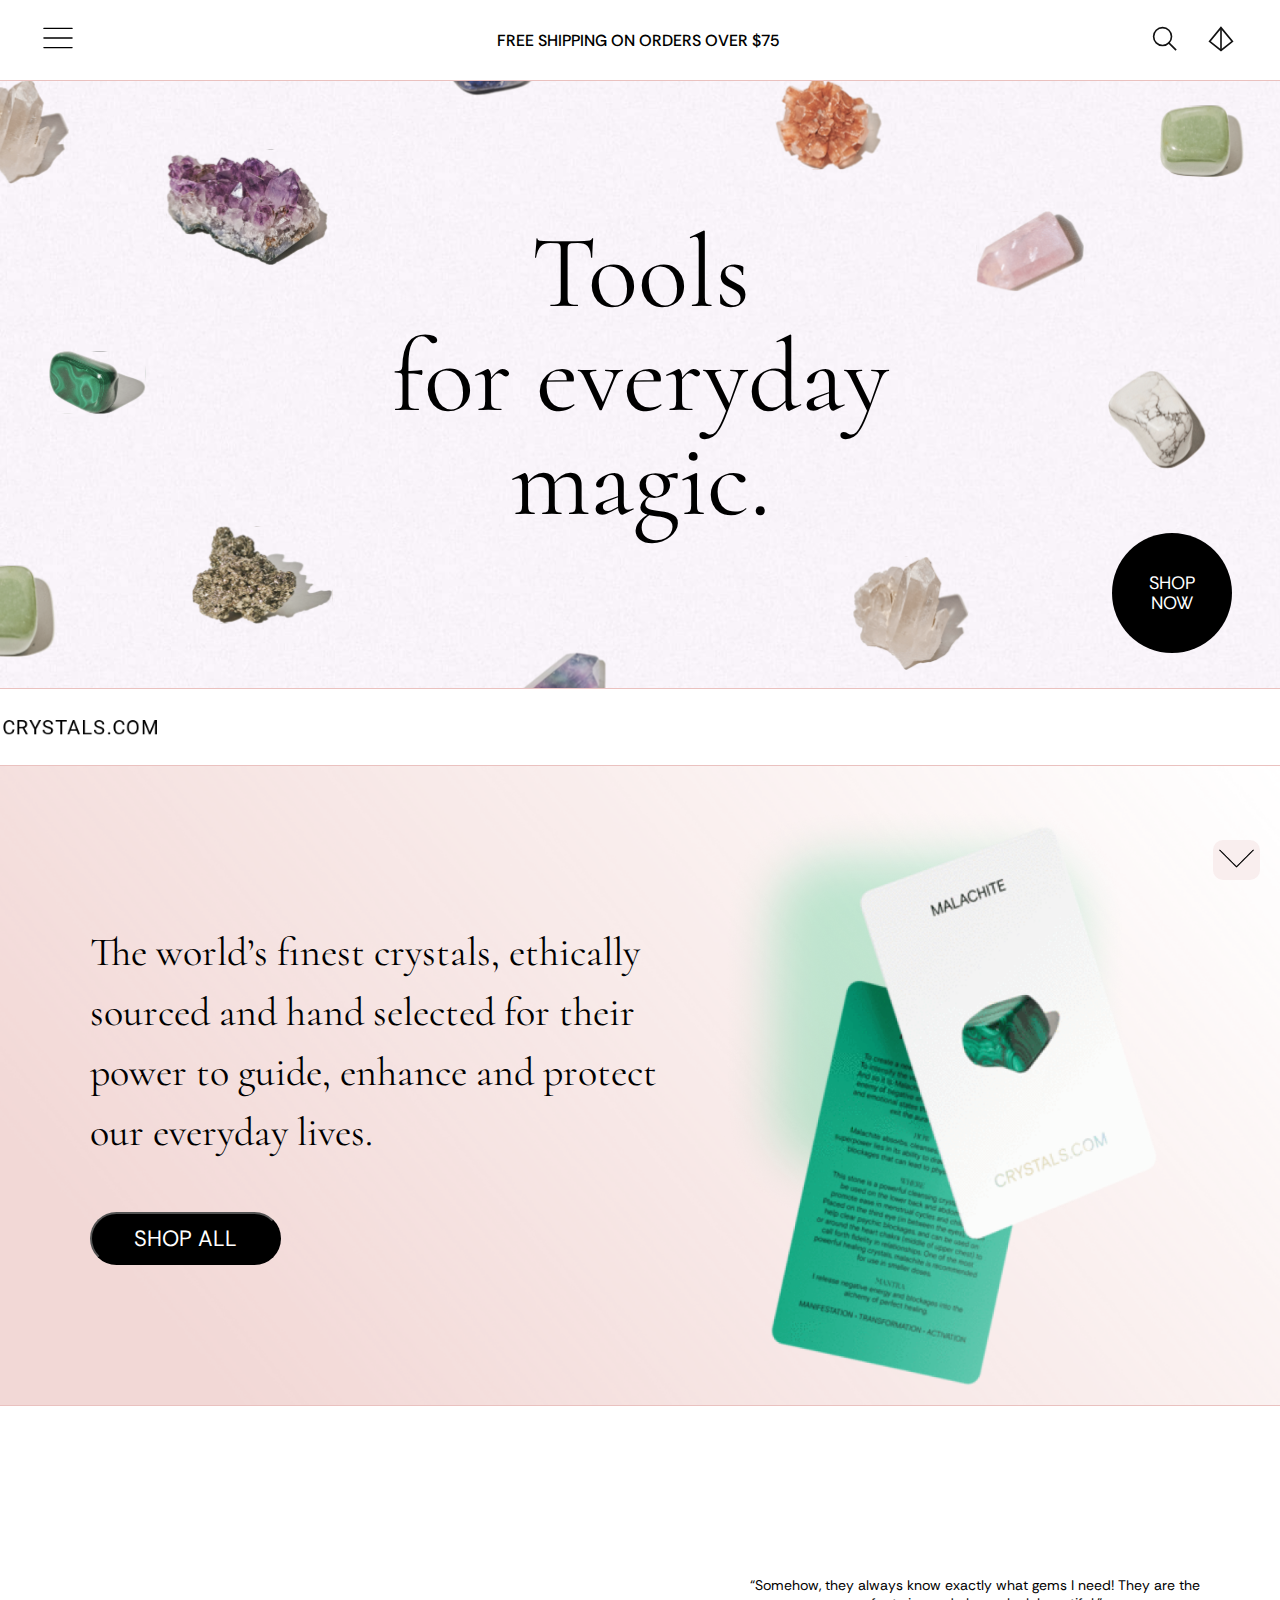
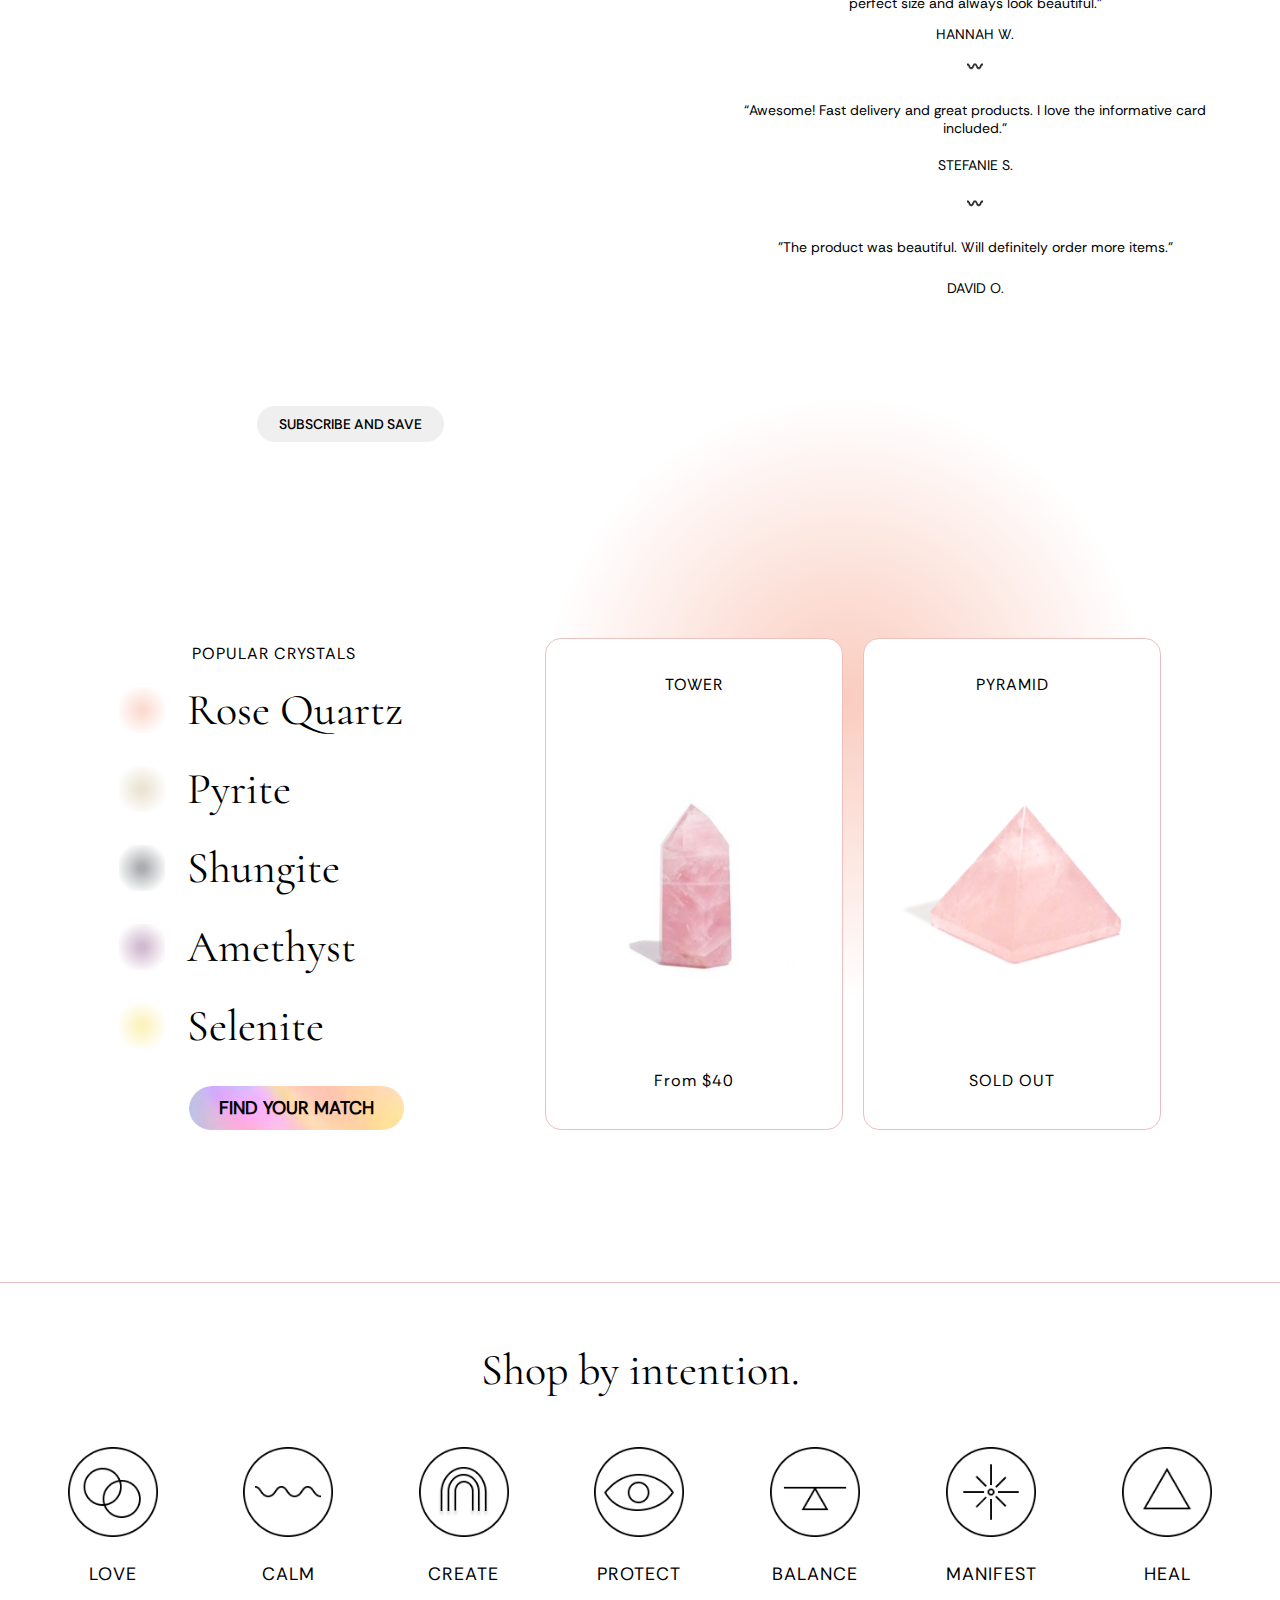
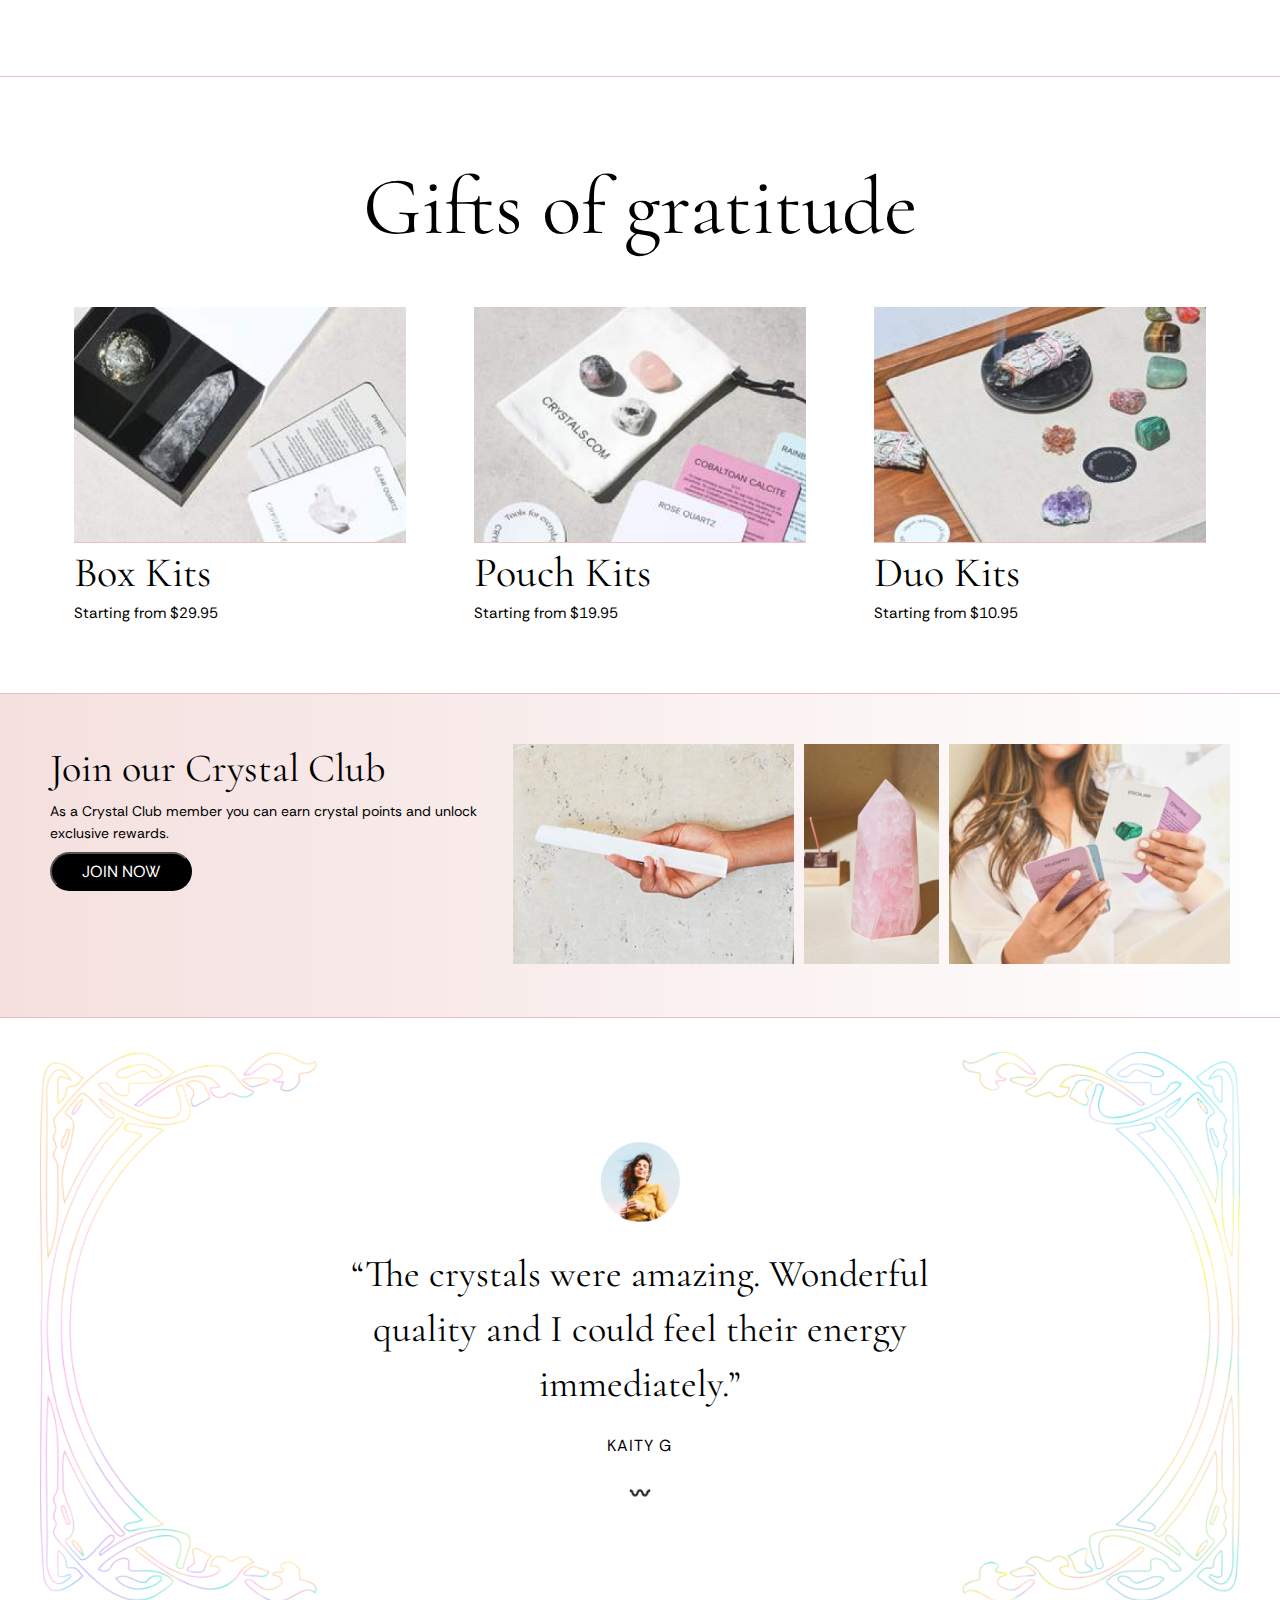
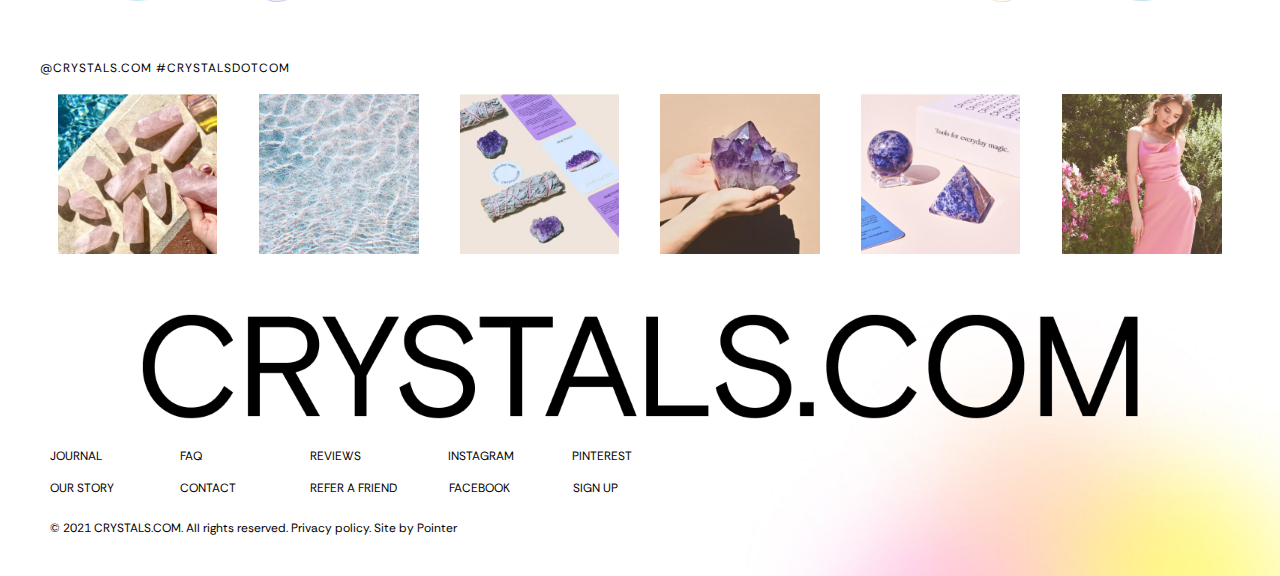
==== index.html @ ca47c055 "Add files via upload" ====
<!DOCTYPE html>
<html lang="en">
<head>
    <meta charset="UTF-8">
    <meta name="viewport" content="width=device-width, initial-scale=1.0">
    <title>Crystals.com</title>
    <link rel="stylesheet" href="./css/style.css">
    <script src="./js/index.js"></script>
</head>
<body>
    <header class="header">
        <div class="container">
            <nav class="header__nav">
                <div class="nav__logo">
                    <img class="nav__logo-img" src="./img/icons8-меню.svg" alt="Логотип">
                </div>
                <p class="header-p">Free shipping on orders over $75</p>
                <div class="nav__icon">
                    <img class="nav__icon-img" src="./img/Frame.svg" alt="Иконка 1">
                    <img class="nav__icon-img" src="./img/Frame10.svg" alt="Иконка 2">
                </div>
            </nav>
        </div>
    </header>


<section class="main">
        <div class="container">
            <div class="main__wrap">
                <h1 class="main-h1">Tools 
                    for everyday
                    magic.</h1>    
                    <a href="./404.html" target="_blank" class="main-circle">Shop
                        now</a>
            </div>
        </div>
    </section>
    <section class="crystalscom">
        <div class="container"> 
        <marquee class="crystalscom__content" behavior="scroll" direction="right" scrollamount="9">crystals.com crystals.com crystals.com crystals.com <img class="crystalscom__content-img" src="./img/Crystals.com.png" alt="Crystals Logo"> crystals.com crystals.com crystals.com</marquee>
        </div>
    </section>
    
    <section class="malachite">
        <div class="container">
            <div class="malachite__wrap">
                <div class="malachite__wrap-info">
                    <p>The world’s finest crystals, ethically sourced and hand selected for their power to guide, enhance and protect our everyday lives.</p>
                    <input type="button" value="shop all" class="malachite-button">
                </div>
                <div class="malachite__wrap-img">
                    <img src="./img/Rectangle111.png" alt="тень">
                    <img src="./img/Rectangle44.png" alt="Малахит">
                </div>
            </div>
        </div>
    </section>
    
    <section class="crystalvideo">
        <div class="container"> 
            <div class="crystalvideo-wrap">
                <div class="crystalvideo-wrap__info">
                    <video class="crystalvideo-wrap__video" autoplay muted loop>
                        <source src="./video/7154748-hd_1080_1080_25fps.mp4" type="video/mp4">
                        Subscribe and save
                    </video>
                    <input type="button" value="Subscribe and save" class="crystalvideo-button">

                </div>
          
                <div class="crystalvideo-wrap__comment">
                    <div class="crystalvideo-wrap__comment__div">
                        <p>“Somehow, they always know exactly what gems I need! They are the perfect size and always look beautiful.”</p>
                        <h2>Hannah w.</h2>
                        <img src="./img/image3.png" alt="иконка">
                    </div>
           
                    <div class="crystalvideo-wrap__comment__div">
                        <p>“Awesome! Fast delivery and great products. I love the informative card included.”</p>
                        <h2>Stefanie S.</h2>
                        <img src="./img/image3.png" alt="иконка">
                    </div>

                    <div class="crystalvideo-wrap__comment__div">
                        <p>"The product was beautiful. Will definitely order more items."</p>
                        <h2>DAVID O.</h2>
                    </div>
                </div>
            </div>
        </div>
    </section>

    <section class="popularcrystals">
        <div class="container"> 
            <div class="popularcrystals__div">
                <div class="popularcrystals__wrap">
                    <span class="popularcrystals-span">Popular Crystals</span>
                    <ul class="popularcrystals__ul">
                        <li>Rose Quartz</li>
                        <li>Pyrite</li>
                        <li>Shungite</li>
                        <li>Amethyst</li>
                        <li>Selenite</li>
                    </ul>
                    <input type="button" value="Find your match" class="popularcrystals__button">
                </div>
                <div class="crystal">
                    <div class="crystal__div">
                        <p>tower</p>
                        <img class="crystal-img" src="./img/Rectangle13.png" alt="кристал">
                        <p>From $40</p>
                    </div>
                    <div class="crystal__div">
                        <p>pyramid</p>
                        <img class="crystal-img" src="./img/Rectangle14.png" alt="кристал">
                        <p>sold out</p>
                    </div>
                </div>
            </div>
        </div> 
    </section>
    <section class="shopbyintention">
        <div class="container"> 
            <h3>Shop by intention.</h3>
            <div class="shopbyintention__wrap">
                <div class="shopbyintention__div">
                    <img class="shopbyintention-img" src="./img/Frame8.png" alt="love">    
                    <p>Love</p>
                </div>
                <div class="shopbyintention__div">
                    <img class="shopbyintention-img" src="./img/Frame2.png" alt="calm">    
                    <p>Calm</p>
                </div>
                <div class="shopbyintention__div">
                    <img class="shopbyintention-img" src="./img/Frame3.png" alt="create"> 
                    <p>Create</p>
                </div>
                <div class="shopbyintention__div">
                    <img class="shopbyintention-img" src="./img/Frame4.png" alt="protect">    
                    <p>Protect</p>
                </div>
                <div class="shopbyintention__div">
                    <img class="shopbyintention-img" src="./img/Frame5.png" alt="Balance">    
                    <p>Balance</p>
                </div>
                <div class="shopbyintention__div">
                    <img class="shopbyintention-img" src="./img/Frame6.png" alt="Manifest">    
                    <p>Manifest</p>
                </div>
                <div class="shopbyintention__div">
                    <img class="shopbyintention-img" src="./img/Frame7.png" alt="heal">    
                    <p>Heal</p>
                </div>
            </div>
            
        </div>
    </section>
    <section class="giftsofgratitude">
        <div class="container"> 
            <h4>Gifts of gratitude</h4> 
            <div class="giftsofgratitude__wrap"> 
                <div class="giftsofgratitude__div"> 
                    <div class="giftsofgratitude__div-img">
                        <img class="main" src="./img/GIFT1.png" alt="кртинка кристалов"> 
                        <img class="add" src="./img/GIFT6.png" alt="другой ракурс"> 
                    </div>
                    <span class="giftsofgratitude__div-name">Box Kits</span> 
                    <p class="price">Starting from $29.95</p> 
                </div> 
                <div class="giftsofgratitude__div"> 
                    <div class="giftsofgratitude__div-img">
                        <img class="main" src="./img/GIFT2.png" alt="кртинка кристалов"> 
                        <img class="add" src="./img/GIFT5.png" alt="другой ракурс"> 
                    </div>
                    <span class="giftsofgratitude__div-name">Pouch Kits</span> 
                    <p class="price">Starting from $19.95</p> 
                </div> 
                <div class="giftsofgratitude__div"> 
                    <div class="giftsofgratitude__div-img">
                        <img class="main" src="./img/GIFT3.png" alt="кртинка кристалов"> 
                        <img class="add" src="./img/GIFT4.png" alt="другой ракурс"> 
                    </div> 
                    <span class="giftsofgratitude__div-name">Duo Kits</span> 
                    <p class="price">Starting from $10.95</p>
                </div>
            </div>
        </div>
    </section>
    <section class="joinourcrystalclub">
        <div class="container"> 
            <div class="joinourcrystalclub__wrap">
                <div class="joinourcrystalclub__info">
                    <h5>Join our Crystal Club</h5>
                    <p class="joinourcrystalclub__info-p">As a Crystal Club member you can earn crystal points and unlock exclusive rewards.</p>
                    <input type="button" value="Join now" class="joinourcrystalclub__button">
                </div>
                <div class="joinourcrystalclub__pictures">
                    <img class="joinourcrystalclub__pictures-img" src="./img/CRYSTALCLUB.png" alt="картинка клуб">
                    <img class="joinourcrystalclub__pictures-img" src="./img/CRYSTALCLUB1.png" alt="картинка клуб">
                    <img class="joinourcrystalclub__pictures-img" src="./img/CRYSTALCLUB2.png" alt="картинка клуб">
                </div>
            </div>
        </div>
    </section>
    <section class="comment">
        <div class="container"> 
            <div class="comment__wrap">
                <img class="comment__img" src="./img/image1.png" alt="узор">
                <div class="comment__comment">
                    <img class="comment__face" src="./img/face.png" alt="лицо">
                    <p class="comment__comment-p">“The crystals were amazing.
                        Wonderful quality and I could feel their energy immediately.”</p>
                        <span>Kaity g</span>
                        <img class="comment__img" src="./img/image3.png" alt="иконка">
                    </div>
                    <img class="comment__img" src="./img/image2.png" alt="узор">
                </div>
            </div>
        </section>
    <footer class="crystalsdotcom">
        <div class="container">
            <div class="crystalsdotcom__wrap">
                <h6>@crystals.com #crystalsdotcom</h6>
                <div class="crystalsdotcom__pictures">
                    <img class="crystalsdotcom__pictures-img" src="./img/img.png" alt="картинка камней">
                    <img class="crystalsdotcom__pictures-img" src="./img/img1.png" alt="картинка воды">
                    <img class="crystalsdotcom__pictures-img" src="./img/img2.png" alt="картинка камней">
                    <img class="crystalsdotcom__pictures-img" src="./img/img3.png" alt="картинка кристала">
                    <img class="crystalsdotcom__pictures-img" src="./img/img4.png" alt="картинка пирамиды и шара">
                    <img class="crystalsdotcom__pictures-img" src="./img/img5.png" alt="картинка девушки">
                </div>
            </div>
                <div class="crystalsdotcom__back">
                    <img class="crystalsdotcom__title" src="./img/Frame9.png" alt="название сайта">
                    <div class="crystalsdotcom__back-footer">
                    <p>Journal</p>
                    <p>FAQ</p>
                    <p>Reviews</p>
                    <p><a href="https://www.instagram.com/lena._.ratkevich/" target="_blank">Instagram</a></p>
                    <p>Pinterest</p>
                    <p>Our Story</p>
                    <p><a href="https://vk.com/id289668925" target="_blank">Contact</a></p>
                    <p>Refer a Friend</p>
                    <p>Facebook</p>
                    <p>Sign up</p>
                </div>
                <p class="crystalsdotcom__back-p"><span>© 2021 crystals.com.</span> All rights reserved. Privacy policy. Site by Pointer</p>
                </div>
        </div>
        <button id="scroll"><img src="./img/free-icon-down-arrow-134210.png" alt="стрелка"></button>

    </footer>
</body>
</html>
---- css/style.css ----
@font-face {
  font-family: "RethinkSans-Medium";
  src: url("../fonts/Rethink_Sans/RethinkSans-Medium.ttf") format("truetype");
}
@font-face {
  font-family: "RethinkSans-Regular";
  src: url("../fonts/Rethink_Sans/RethinkSans-Regular.ttf") format("truetype");
}
@font-face {
  font-family: "Cormorant-Regular";
  src: url("../fonts/Cormorant-Regular.ttf") format("truetype");
}
@font-face {
  font-family: "Roboto-Regular";
  src: url("../fonts/Roboto-Regular.ttf") format("truetype");
}
* {
  margin: 0;
}

.container {
  max-width: 1440px;
  margin: 0 auto;
}

.header {
  border-bottom: 1px solid #EAC1BF;
}
.header__nav {
  display: -ms-grid;
  display: grid;
  -ms-grid-columns: (1fr)[3];
  grid-template-columns: repeat(3, 1fr);
  -webkit-box-align: center;
      -ms-flex-align: center;
          align-items: center;
  margin: 0px 56px 0 52px;
}
.header__nav p {
  display: -webkit-box;
  display: -ms-flexbox;
  display: flex;
  padding-left: 70px;
  padding-top: 4px;
  font-family: "RethinkSans-Medium", sans-serif;
  font-weight: 500;
  font-style: normal;
  font-size: 16px;
  text-transform: uppercase;
}
.header .nav__logo-img {
  max-width: 36px;
  margin: 23px 0;
}
.header .nav__icon {
  display: -webkit-box;
  display: -ms-flexbox;
  display: flex;
  -webkit-box-pack: end;
      -ms-flex-pack: end;
          justify-content: end;
  padding-bottom: 3px;
}
.header .nav__icon-img {
  max-width: 30px;
}
.header .nav__icon-img:first-of-type {
  margin-right: 42px;
}

.main {
  border-bottom: 1px solid #EAC1BF;
  background-color: #fbf5f9;
  -webkit-transition: -webkit-transform 0.3s ease;
  transition: -webkit-transform 0.3s ease;
  transition: transform 0.3s ease;
  transition: transform 0.3s ease, -webkit-transform 0.3s ease;
}
.main__wrap {
  background-image: url(../img/main.svg);
  background-position: center;
  background-repeat: no-repeat;
  display: -webkit-box;
  display: -ms-flexbox;
  display: flex;
  -webkit-box-orient: vertical;
  -webkit-box-direction: normal;
      -ms-flex-direction: column;
          flex-direction: column;
}
.main-circle {
  -webkit-box-pack: end;
      -ms-flex-pack: end;
          justify-content: flex-end;
  display: -webkit-box;
  display: -ms-flexbox;
  display: flex;
  padding: 53px 46px;
  background-color: black;
  border-radius: 50%;
  margin-left: auto;
  margin-bottom: 50px;
  margin-right: 52px;
  text-transform: uppercase;
  color: white;
  font-size: 20px;
  font-family: "RethinkSans-Regular", sans-serif;
  font-weight: 400;
  white-space: pre-line;
  line-height: 20px;
  text-decoration: none;
  text-align: center;
}
.main-circle:hover {
  -webkit-transform: scale(1.1);
          transform: scale(1.1);
}
.main-h1 {
  padding-top: 169px;
  padding-bottom: 22px;
  line-height: 120px;
  font-family: "Cormorant-Regular", sans-serif;
  text-align: center;
  -webkit-box-pack: center;
      -ms-flex-pack: center;
          justify-content: center;
  font-size: 118px;
  font-weight: 400;
  font-style: normal;
  color: #000;
  white-space: pre-line;
}

.crystalscom {
  background-color: white;
  border-bottom: 1px solid #EAC1BF;
}
.crystalscom__content {
  color: #000;
  text-transform: uppercase;
  font-family: "Roboto-Regular", sans-serif;
  font-weight: 400;
  font-size: 24px;
  padding: 28px 0 24px;
  letter-spacing: 1px;
}

.malachite {
  background-image: url(../img/Rectangle33.png);
  background-repeat: no-repeat;
  background-size: cover;
  border-bottom: 1px solid #EAC1BF;
}
.malachite__wrap {
  display: -webkit-box;
  display: -ms-flexbox;
  display: flex;
  -webkit-box-pack: center;
      -ms-flex-pack: center;
          justify-content: center;
}
.malachite__wrap-info {
  display: -webkit-box;
  display: -ms-flexbox;
  display: flex;
  -webkit-box-orient: vertical;
  -webkit-box-direction: normal;
      -ms-flex-direction: column;
          flex-direction: column;
  -webkit-box-pack: left;
      -ms-flex-pack: left;
          justify-content: left;
  padding-left: 131px;
  padding-bottom: 186px;
  padding-top: 106px;
}
.malachite__wrap p {
  display: -webkit-box;
  display: -ms-flexbox;
  display: flex;
  font-family: "Cormorant-Regular", sans-serif;
  font-weight: 400;
  font-size: 48px;
  padding-bottom: 83px;
  padding-right: 92px;
  line-height: 68px;
}
.malachite__wrap-img {
  position: relative;
  padding: 0 235px;
  margin-right: 296px;
}
.malachite__wrap-img img {
  position: absolute;
  top: 0;
  left: 0;
  height: 88%;
}
.malachite__wrap-img img.back {
  z-index: 1;
}
.malachite__wrap-img img.front {
  z-index: 2;
}
.malachite__wrap-img img:nth-child(2) {
  height: 676px;
  padding-left: 172px;
  margin-top: 76px;
}
.malachite-button {
  display: -webkit-box;
  display: -ms-flexbox;
  display: flex;
  -webkit-box-pack: start;
      -ms-flex-pack: start;
          justify-content: flex-start;
  background-color: #000;
  border-radius: 32px;
  color: white;
  font-size: 20px;
  font-family: "RethinkSans-Regular", sans-serif;
  font-weight: 500;
  text-transform: uppercase;
  padding: 10px 46px;
  margin-right: auto;
}

.crystalvideo-button {
  position: absolute;
  border-radius: 32px;
  border: 0;
  text-transform: uppercase;
  font-family: "RethinkSans-Medium", sans-serif;
  font-weight: 500;
  font-size: 20px;
  padding: 12px 25px;
  margin-top: 536px;
}
.crystalvideo-wrap {
  padding: 188px 127px 62px;
  -webkit-box-pack: justify;
      -ms-flex-pack: justify;
          justify-content: space-between;
  display: -ms-grid;
  display: grid;
  -ms-grid-columns: (1fr)[2];
  grid-template-columns: repeat(2, 1fr);
  -ms-grid-rows: (2fr)[1];
  grid-template-rows: repeat(1, 2fr);
}
.crystalvideo-wrap > *:nth-child(1) {
  -ms-grid-row: 1;
  -ms-grid-column: 1;
}
.crystalvideo-wrap > *:nth-child(2) {
  -ms-grid-row: 1;
  -ms-grid-column: 2;
}
.crystalvideo-wrap__info {
  display: -webkit-box;
  display: -ms-flexbox;
  display: flex;
  position: relative;
  -webkit-box-pack: center;
      -ms-flex-pack: center;
          justify-content: center;
}
.crystalvideo-wrap__video {
  -o-object-fit: cover;
     object-fit: cover;
  -ms-grid-column-span: 2;
  grid-column: span 2;
  -ms-grid-row-span: 2;
  grid-row: span 2;
  height: 102%;
  width: 99%;
}
.crystalvideo-wrap__comment {
  display: -webkit-box;
  display: -ms-flexbox;
  display: flex;
  -webkit-box-orient: vertical;
  -webkit-box-direction: normal;
      -ms-flex-direction: column;
          flex-direction: column;
  margin: 63px 120px 15px 255px;
  gap: 37px;
}
.crystalvideo-wrap__comment__div {
  display: -webkit-box;
  display: -ms-flexbox;
  display: flex;
  -webkit-box-orient: vertical;
  -webkit-box-direction: normal;
      -ms-flex-direction: column;
          flex-direction: column;
  font-family: "RethinkSans-Regular", sans-serif;
  font-weight: 400;
  -webkit-box-align: center;
      -ms-flex-align: center;
          align-items: center;
  text-align: center;
  gap: 17px;
  line-height: 24px;
}
.crystalvideo-wrap__comment__div:nth-of-type(2) {
  gap: 16px;
}
.crystalvideo-wrap__comment__div:nth-of-type(3) {
  gap: 20px;
}
.crystalvideo-wrap__comment__div p {
  font-size: 16px;
}
.crystalvideo-wrap__comment__div h2 {
  font-size: 16px;
  text-transform: uppercase;
  font-weight: 400;
}
.crystalvideo-wrap__comment__div img {
  height: 27px;
  max-width: 27px;
}

.popularcrystals {
  border-bottom: 1px solid #EAC1BF;
}
.popularcrystals__wrap {
  margin-top: auto;
  padding-bottom: 19px;
}
.popularcrystals__div {
  display: -webkit-box;
  display: -ms-flexbox;
  display: flex;
  -ms-flex-pack: distribute;
      justify-content: space-around;
  padding: 0px 75px 162px;
  margin: 0 auto;
  gap: 55px;
}
.popularcrystals__ul {
  font-family: "Cormorant-Regular", sans-serif;
  font-weight: 500;
  font-size: 48px;
  padding-left: 0;
  padding-top: 22px;
  margin-right: 58px;
  list-style: none;
}
.popularcrystals__ul li {
  position: relative;
  padding-left: 68px;
  margin-bottom: 31px;
  line-height: 48px;
}
.popularcrystals__ul li:nth-child(1)::before {
  background: radial-gradient(circle, rgba(250, 204, 191, 0.7) 10%, rgba(255, 255, 255, 0) 80%);
  content: "";
  position: absolute;
  left: 0;
  top: 50%;
  -webkit-transform: translateY(-50%);
          transform: translateY(-50%);
  width: 40px;
  height: 40px;
  border-radius: 1px;
  padding: 3px;
}
.popularcrystals__ul li:nth-child(2)::before {
  background: radial-gradient(circle, rgba(227, 216, 193, 0.7) 10%, rgba(255, 255, 255, 0) 80%);
  content: "";
  position: absolute;
  left: 0;
  top: 50%;
  -webkit-transform: translateY(-50%);
          transform: translateY(-50%);
  width: 40px;
  height: 40px;
  border-radius: 1px;
  padding: 3px;
}
.popularcrystals__ul li:nth-child(3)::before {
  background: radial-gradient(circle, rgba(135, 140, 143, 0.7) 10%, rgba(255, 255, 255, 0) 80%);
  content: "";
  position: absolute;
  left: 0;
  top: 50%;
  -webkit-transform: translateY(-50%);
          transform: translateY(-50%);
  width: 40px;
  height: 40px;
  border-radius: 1px;
  padding: 3px;
}
.popularcrystals__ul li:nth-child(4)::before {
  background: radial-gradient(circle, rgba(192, 157, 189, 0.7) 10%, rgba(255, 255, 255, 0) 80%);
  content: "";
  position: absolute;
  left: 0;
  top: 50%;
  -webkit-transform: translateY(-50%);
          transform: translateY(-50%);
  width: 40px;
  height: 40px;
  border-radius: 1px;
  padding: 3px;
}
.popularcrystals__ul li:nth-child(5)::before {
  background: radial-gradient(circle, rgba(250, 237, 163, 0.7) 10%, rgba(255, 255, 255, 0) 80%);
  content: "";
  position: absolute;
  left: 0;
  top: 50%;
  -webkit-transform: translateY(-50%);
          transform: translateY(-50%);
  width: 40px;
  height: 40px;
  border-radius: 1px;
  padding: 3px;
}
.popularcrystals-span {
  font-family: "RethinkSans-Regular", sans-serif;
  font-weight: 500;
  font-size: 16px;
  text-transform: uppercase;
  padding-left: 75px;
  letter-spacing: 1px;
}
.popularcrystals__button {
  background-image: url(../img/button.png);
  padding: 11px 39px;
  font-size: 20px;
  text-transform: uppercase;
  -webkit-box-align: center;
      -ms-flex-align: center;
          align-items: center;
  font-family: "RethinkSans-Regular", sans-serif;
  font-weight: 600;
  border-radius: 32px;
  border: none;
  margin-top: 23px;
  margin-left: 75px;
}
.popularcrystals .crystal {
  display: -webkit-box;
  display: -ms-flexbox;
  display: flex;
  -webkit-box-orient: horizontal;
  -webkit-box-direction: normal;
      -ms-flex-direction: row;
          flex-direction: row;
  background-image: url(../img/Shadow.png);
  background-repeat: no-repeat;
  padding-top: 270px;
}
.popularcrystals .crystal-img {
  height: 256px;
  padding: 83px 43px 80px;
}
.popularcrystals .crystal__div {
  padding: 38px 0 40px;
  display: -webkit-box;
  display: -ms-flexbox;
  display: flex;
  -webkit-box-orient: vertical;
  -webkit-box-direction: normal;
      -ms-flex-direction: column;
          flex-direction: column;
  border-radius: 16px;
  background-color: white;
  border: 1.5px solid #EAC1BF;
  -webkit-box-align: center;
      -ms-flex-align: center;
          align-items: center;
}
.popularcrystals .crystal__div:first-child {
  margin-right: 24px;
}
.popularcrystals .crystal__div:first-child :nth-of-type(2) {
  text-transform: capitalize;
  letter-spacing: 1px;
  font-size: 16px;
}
.popularcrystals .crystal__div p {
  font-family: "RethinkSans-Regular", sans-serif;
  font-weight: 500;
  text-transform: uppercase;
  letter-spacing: 1px;
}

.shopbyintention {
  border-bottom: 1px solid #EAC1BF;
}
.shopbyintention-img {
  padding-bottom: 25px;
}
.shopbyintention h3 {
  font-family: "Cormorant-Regular", sans-serif;
  font-weight: 400;
  font-size: 47px;
  text-align: center;
  padding-bottom: 92px;
  margin-top: 101px;
}
.shopbyintention__wrap {
  display: -webkit-box;
  display: -ms-flexbox;
  display: flex;
  -webkit-box-orient: horizontal;
  -webkit-box-direction: normal;
      -ms-flex-direction: row;
          flex-direction: row;
  -webkit-box-pack: center;
      -ms-flex-pack: center;
          justify-content: center;
  gap: 86px;
}
.shopbyintention__div {
  display: -webkit-box;
  display: -ms-flexbox;
  display: flex;
  -webkit-box-orient: vertical;
  -webkit-box-direction: normal;
      -ms-flex-direction: column;
          flex-direction: column;
  -webkit-box-align: center;
      -ms-flex-align: center;
          align-items: center;
  -webkit-box-pack: center;
      -ms-flex-pack: center;
          justify-content: center;
  padding-bottom: 123px;
  text-decoration: none;
}
.shopbyintention__div:nth-child(1) p:hover {
  text-shadow: 0px 0px 20px #f72b6c;
  color: #f72b6c;
}
.shopbyintention__div:nth-child(2) p:hover {
  text-shadow: 0px 0px 20px #37bb0b;
  color: #37bb0b;
}
.shopbyintention__div:nth-child(3) p:hover {
  text-shadow: 0px 0px 20px #ffb005;
  color: #ffb005;
}
.shopbyintention__div:nth-child(4) p:hover {
  text-shadow: 0px 0px 20px #340bbb;
  color: #340bbb;
}
.shopbyintention__div:nth-child(5) p:hover {
  text-shadow: 0px 0px 20px #279df7;
  color: #279df7;
}
.shopbyintention__div:nth-child(6) p:hover {
  text-shadow: 0px 0px 20px #d3cc03;
  color: #d3cc03;
}
.shopbyintention__div:nth-child(7) p:hover {
  text-shadow: 0px 0px 20px #920bbb;
  color: #920bbb;
}
.shopbyintention__div p {
  font-family: "RethinkSans-Regular", sans-serif;
  font-weight: 400;
  font-size: 16px;
  letter-spacing: 1px;
  text-transform: uppercase;
  list-style: none;
  color: #000;
  text-decoration: none;
}
.shopbyintention a {
  list-style: none;
  color: #000;
  text-decoration: none;
}
.shopbyintention a:hover {
  text-shadow: 0px 0px 30px #f241c6;
  color: #f241c6;
}

.giftsofgratitude {
  border-bottom: 1px solid #EAC1BF;
}
.giftsofgratitude h4 {
  font-family: "Cormorant-Regular", sans-serif;
  font-weight: 500;
  font-size: 116px;
  text-align: center;
  padding-bottom: 90px;
  margin-top: 120px;
}
.giftsofgratitude__wrap {
  display: -webkit-box;
  display: -ms-flexbox;
  display: flex;
  -webkit-box-orient: horizontal;
  -webkit-box-direction: normal;
      -ms-flex-direction: row;
          flex-direction: row;
  margin-left: 58px;
  gap: 16px;
  margin-bottom: 167px;
}
.giftsofgratitude__div {
  display: -webkit-box;
  display: -ms-flexbox;
  display: flex;
  -webkit-box-orient: vertical;
  -webkit-box-direction: normal;
      -ms-flex-direction: column;
          flex-direction: column;
  gap: 4px;
}
.giftsofgratitude__div-img {
  position: relative;
}
.giftsofgratitude__div-img .add {
  position: absolute;
  top: 0;
  left: 0;
  opacity: 0;
  -webkit-transition: 0.6s;
  transition: 0.6s;
}
.giftsofgratitude__div-img .add:hover {
  opacity: 1;
}
.giftsofgratitude__div-name {
  font-family: "Cormorant-Regular", sans-serif;
  font-weight: 400;
  font-size: 47px;
}
.giftsofgratitude__div .price {
  font-family: "RethinkSans-Regular", sans-serif;
  font-weight: 400;
  font-size: 15px;
  padding-top: 7px;
}

.joinourcrystalclub {
  border-bottom: 1px solid #EAC1BF;
  background: -webkit-gradient(linear, left top, right top, from(rgba(234, 193, 191, 0.5)), to(rgb(255, 255, 255)));
  background: linear-gradient(to right, rgba(234, 193, 191, 0.5), rgb(255, 255, 255));
}
.joinourcrystalclub__pictures {
  display: -webkit-box;
  display: -ms-flexbox;
  display: flex;
  -webkit-box-orient: horizontal;
  -webkit-box-direction: normal;
      -ms-flex-direction: row;
          flex-direction: row;
  gap: 24px;
}
.joinourcrystalclub__wrap {
  display: -webkit-box;
  display: -ms-flexbox;
  display: flex;
  -webkit-box-orient: horizontal;
  -webkit-box-direction: normal;
      -ms-flex-direction: row;
          flex-direction: row;
  -webkit-box-pack: justify;
      -ms-flex-pack: justify;
          justify-content: space-between;
  padding: 64px 57px 63px 63px;
}
.joinourcrystalclub__button {
  display: -webkit-box;
  display: -ms-flexbox;
  display: flex;
  -webkit-box-pack: start;
      -ms-flex-pack: start;
          justify-content: flex-start;
  background-color: #000;
  border-radius: 32px;
  color: white;
  font-size: 20px;
  font-family: "RethinkSans-Regular", sans-serif;
  font-weight: 500;
  text-transform: uppercase;
  padding: 11px 32px;
  margin-right: auto;
}
.joinourcrystalclub__info {
  display: -webkit-box;
  display: -ms-flexbox;
  display: flex;
  -webkit-box-orient: vertical;
  -webkit-box-direction: normal;
      -ms-flex-direction: column;
          flex-direction: column;
  padding-top: 9px;
  gap: 24px;
}
.joinourcrystalclub__info h5 {
  font-family: "Cormorant-Regular", sans-serif;
  font-weight: 400;
  font-size: 47px;
  line-height: 56px;
  padding-right: 40px;
}
.joinourcrystalclub__info-p {
  font-family: "RethinkSans-Regular", sans-serif;
  font-weight: 400;
  line-height: 24px;
  padding-right: 80px;
  font-size: 16px;
}

.comment__wrap {
  display: -webkit-box;
  display: -ms-flexbox;
  display: flex;
  -webkit-box-orient: horizontal;
  -webkit-box-direction: normal;
      -ms-flex-direction: row;
          flex-direction: row;
  -webkit-box-pack: justify;
      -ms-flex-pack: justify;
          justify-content: space-between;
  margin: 44px 55px 44px 59px;
}
.comment__comment {
  display: -webkit-box;
  display: -ms-flexbox;
  display: flex;
  -webkit-box-orient: vertical;
  -webkit-box-direction: normal;
      -ms-flex-direction: column;
          flex-direction: column;
  -webkit-box-align: center;
      -ms-flex-align: center;
          align-items: center;
  padding-top: 128px;
}
.comment__comment-p {
  font-family: "Cormorant-Regular", sans-serif;
  font-weight: 400;
  font-size: 47px;
  line-height: 72px;
  text-align: center;
  padding: 2px 20px 11px;
}
.comment__comment span {
  font-family: "RethinkSans-Regular", sans-serif;
  font-weight: 400;
  font-size: 16px;
  line-height: 16px;
  letter-spacing: 1px;
  text-transform: uppercase;
  padding-bottom: 35px;
}
.comment__face {
  height: 95px;
  width: 95px;
}

.crystalsdotcom__title {
  margin: 30px 58px 97px;
}
.crystalsdotcom__wrap {
  margin: 60px 57px;
}
.crystalsdotcom__wrap h6 {
  font-family: "RethinkSans-Regular", sans-serif;
  font-weight: 400;
  font-size: 16px;
  line-height: 16px;
  letter-spacing: 1px;
  text-transform: uppercase;
  padding-bottom: 27px;
}
.crystalsdotcom__pictures {
  display: -ms-grid;
  display: grid;
  -ms-grid-columns: 1fr 16px 1fr 16px 1fr 16px 1fr 16px 1fr 16px 1fr;
  grid-template-columns: repeat(6, 1fr);
  -ms-grid-rows: 1fr;
  grid-template-rows: repeat(1, 1fr);
  gap: 16px;
}
.crystalsdotcom__pictures > *:nth-child(1) {
  -ms-grid-row: 1;
  -ms-grid-column: 1;
}
.crystalsdotcom__pictures > *:nth-child(2) {
  -ms-grid-row: 1;
  -ms-grid-column: 3;
}
.crystalsdotcom__pictures > *:nth-child(3) {
  -ms-grid-row: 1;
  -ms-grid-column: 5;
}
.crystalsdotcom__pictures > *:nth-child(4) {
  -ms-grid-row: 1;
  -ms-grid-column: 7;
}
.crystalsdotcom__pictures > *:nth-child(5) {
  -ms-grid-row: 1;
  -ms-grid-column: 9;
}
.crystalsdotcom__pictures > *:nth-child(6) {
  -ms-grid-row: 1;
  -ms-grid-column: 11;
}
.crystalsdotcom__pictures-img {
  -ms-grid-column-span: 1;
  grid-column: span 1;
  -ms-grid-row-span: 1;
  grid-row: span 1;
}
.crystalsdotcom__back {
  background-image: url(../img/footer.png);
}
.crystalsdotcom__back-footer {
  display: -ms-grid;
  display: grid;
  -ms-grid-columns: (1fr)[5];
  grid-template-columns: repeat(5, 1fr);
  -ms-grid-rows: 1fr 27px 1fr;
  grid-template-rows: repeat(2, 1fr);
  row-gap: 27px;
  padding-left: 79px;
  max-width: 800px;
}
.crystalsdotcom__back-footer > *:nth-child(1) {
  -ms-grid-row: 1;
  -ms-grid-column: 1;
}
.crystalsdotcom__back-footer > *:nth-child(2) {
  -ms-grid-row: 1;
  -ms-grid-column: 2;
}
.crystalsdotcom__back-footer > *:nth-child(3) {
  -ms-grid-row: 1;
  -ms-grid-column: 3;
}
.crystalsdotcom__back-footer > *:nth-child(4) {
  -ms-grid-row: 1;
  -ms-grid-column: 4;
}
.crystalsdotcom__back-footer > *:nth-child(5) {
  -ms-grid-row: 1;
  -ms-grid-column: 5;
}
.crystalsdotcom__back-footer > *:nth-child(6) {
  -ms-grid-row: 3;
  -ms-grid-column: 1;
}
.crystalsdotcom__back-footer > *:nth-child(7) {
  -ms-grid-row: 3;
  -ms-grid-column: 2;
}
.crystalsdotcom__back-footer > *:nth-child(8) {
  -ms-grid-row: 3;
  -ms-grid-column: 3;
}
.crystalsdotcom__back-footer > *:nth-child(9) {
  -ms-grid-row: 3;
  -ms-grid-column: 4;
}
.crystalsdotcom__back-footer > *:nth-child(10) {
  -ms-grid-row: 3;
  -ms-grid-column: 5;
}
.crystalsdotcom__back-footer p {
  -ms-grid-column-span: 1;
  grid-column: span 1;
  -ms-grid-row-span: 1;
  grid-row: span 1;
  font-family: "RethinkSans-Regular", sans-serif;
  font-weight: 400;
  font-size: 16px;
  line-height: 16px;
  text-transform: uppercase;
  width: 130px;
}
.crystalsdotcom__back-footer p:nth-child(4) {
  padding-left: 8px;
}
.crystalsdotcom__back-footer p:nth-child(5) {
  padding-left: 2px;
}
.crystalsdotcom__back-footer p:nth-child(9) {
  padding-left: 9px;
}
.crystalsdotcom__back-footer p:nth-child(10) {
  padding-left: 3px;
}
.crystalsdotcom__back-p {
  text-transform: none;
  font-size: 12px;
  padding: 51px 0 73px 75px;
  font-family: "RethinkSans-Regular", sans-serif;
  font-weight: 400;
}
.crystalsdotcom__back-p span {
  text-transform: uppercase;
}
.crystalsdotcom a {
  list-style: none;
  color: #000;
  text-decoration: none;
}
.crystalsdotcom a:hover {
  text-shadow: 0px 0px 30px #f241c6;
  color: #f241c6;
}

#scroll {
  position: fixed;
  background-color: #f9eeee;
  bottom: 20px;
  right: 20px;
  border: none;
  border-radius: 10px;
}
#scroll img {
  width: 45px;
}

@media screen and (min-width: 1441px) and (max-width: 1920px) {
  .container {
    max-width: 1920px;
  }
  .header__nav {
    margin: 0px 56px 0px 52px;
  }
  .header__nav p {
    -webkit-box-pack: center;
        -ms-flex-pack: center;
            justify-content: center;
    font-size: 18px;
    padding-left: 0;
  }
  .header .nav__logo-img {
    margin: 26px 0;
    max-width: 32px;
  }
  .header .nav__icon-img:first-of-type {
    margin-right: 40px;
  }
  .main__wrap {
    background-size: cover;
  }
  .main-circle {
    padding: 64px 53px;
    margin-bottom: 55px;
    margin-right: 68px;
    font-size: 24px;
  }
  .main-h1 {
    padding-top: 195px;
    padding-bottom: 0;
    line-height: 120px;
    font-size: 124px;
  }
  .crystalscom__content {
    font-size: 26px;
    padding: 30px 0 28px;
  }
  .crystalscom__content-img {
    height: 20px;
  }
  .malachite__wrap {
    padding: 70px;
    -webkit-box-pack: justify;
        -ms-flex-pack: justify;
            justify-content: space-between;
  }
  .malachite__wrap-info {
    padding-left: 50px;
    padding-bottom: 156px;
    padding-top: 116px;
  }
  .malachite__wrap p {
    font-size: 52px;
    padding-bottom: 83px;
    padding-right: 0px;
  }
  .malachite__wrap-img {
    padding: 0 235px;
    margin-right: 284px;
  }
  .malachite__wrap-img img {
    height: 90%;
    padding-left: 50px;
  }
  .malachite__wrap-img img:nth-child(2) {
    height: 640px;
    padding-left: auto;
    margin-top: 30px;
  }
  .malachite-button {
    border-radius: 32px;
    font-size: 22px;
    padding: 13px 46px;
    margin-right: auto;
  }
  .crystalvideo-button {
    font-size: 20px;
    padding: 12px 26px;
    margin-top: 92%;
  }
  .crystalvideo-wrap {
    padding: 170px 85px 62px;
  }
  .crystalvideo-wrap__info {
    -webkit-box-pack: center;
        -ms-flex-pack: center;
            justify-content: center;
  }
  .crystalvideo-wrap__video {
    height: 102%;
    width: 99%;
  }
  .crystalvideo-wrap__comment {
    -webkit-box-pack: center;
        -ms-flex-pack: center;
            justify-content: center;
    margin: 100px 70px 100px 110px;
    gap: 37px;
  }
  .crystalvideo-wrap__comment__div {
    gap: 17px;
  }
  .crystalvideo-wrap__comment__div:nth-of-type(2) {
    gap: 16px;
  }
  .crystalvideo-wrap__comment__div:nth-of-type(3) {
    gap: 20px;
  }
  .crystalvideo-wrap__comment__div p {
    font-size: 20px;
  }
  .crystalvideo-wrap__comment__div h2 {
    font-size: 18px;
  }
  .crystalvideo-wrap__comment__div img {
    height: 27px;
    max-width: 27px;
  }
  .popularcrystals__ul {
    font-size: 52px;
    padding-left: 0px;
    margin-right: 60px;
  }
  .popularcrystals-span {
    padding-left: 73px;
  }
  .popularcrystals__button {
    margin-left: 70px;
  }
  .popularcrystals .crystal__div {
    padding: 35px 0 38px;
  }
  .popularcrystals .crystal__div p {
    font-size: 18px;
  }
  .popularcrystals .crystal__div:first-child {
    margin-right: 20px;
  }
  .shopbyintention h3 {
    font-size: 50px;
  }
  .shopbyintention__wrap {
    gap: 100px;
  }
  .shopbyintention__div p {
    font-size: 20px;
  }
  .giftsofgratitude h4 {
    font-size: 116px;
  }
  .giftsofgratitude__wrap {
    -webkit-box-pack: space-evenly;
        -ms-flex-pack: space-evenly;
            justify-content: space-evenly;
    margin: 0 20px 150px;
  }
  .giftsofgratitude__div-name {
    font-size: 50px;
  }
  .giftsofgratitude__div .price {
    font-size: 15px;
    padding-top: 7px;
  }
  .joinourcrystalclub__wrap {
    -webkit-box-pack: justify;
        -ms-flex-pack: justify;
            justify-content: space-between;
  }
  .joinourcrystalclub__pictures {
    display: -webkit-box;
    display: -ms-flexbox;
    display: flex;
    -webkit-box-orient: horizontal;
    -webkit-box-direction: normal;
        -ms-flex-direction: row;
            flex-direction: row;
    gap: 20px;
  }
  .joinourcrystalclub__pictures-img {
    height: 298px;
  }
  .joinourcrystalclub__button {
    font-size: 22px;
    padding: 11px 36px;
  }
  .joinourcrystalclub__info {
    padding-top: 0px;
    gap: 20px;
  }
  .joinourcrystalclub__info h5 {
    font-size: 50px;
    line-height: 56px;
    padding-right: 40px;
  }
  .joinourcrystalclub__info-p {
    line-height: 28px;
    padding-right: 60px;
    font-size: 18px;
  }
  .comment__comment {
    gap: 45px;
    padding-top: 128px;
  }
  .comment__comment-p {
    font-size: 50px;
    line-height: 72px;
    padding: 0;
  }
  .comment__comment span {
    font-size: 18px;
    line-height: 18px;
    letter-spacing: 1px;
    padding-bottom: 0px;
  }
  .comment__face {
    height: 105px;
    width: 105px;
  }
  .crystalsdotcom__title {
    display: -webkit-box;
    display: -ms-flexbox;
    display: flex;
    margin: 80px auto;
    height: 140px;
    -webkit-box-align: center;
        -ms-flex-align: center;
            align-items: center;
  }
  .crystalsdotcom__wrap {
    margin: 60px 40px;
  }
  .crystalsdotcom__wrap h6 {
    font-size: 18px;
    line-height: 18px;
    letter-spacing: 1px;
    padding-bottom: 27px;
  }
  .crystalsdotcom__pictures {
    gap: 5px;
    -ms-grid-columns: 220px 5px 220px 5px 220px 5px 220px 5px 220px 5px 220px;
    grid-template-columns: repeat(6, 220px);
    -webkit-box-pack: justify;
        -ms-flex-pack: justify;
            justify-content: space-between;
  }
  .crystalsdotcom__pictures-img {
    -ms-grid-column-span: 1;
    grid-column: span 1;
    -ms-grid-row-span: 1;
    grid-row: span 1;
    height: 220px;
  }
  .crystalsdotcom__back {
    background-image: url(../img/footer.png);
    background-repeat: no-repeat;
    background-size: cover;
  }
  .crystalsdotcom__back-footer {
    display: -ms-grid;
    display: grid;
    -ms-grid-columns: (1fr)[5];
    grid-template-columns: repeat(5, 1fr);
    -ms-grid-rows: 1fr 27px 1fr;
    grid-template-rows: repeat(2, 1fr);
    row-gap: 27px;
    padding-left: 79px;
  }
  .crystalsdotcom__back-footer > *:nth-child(1) {
    -ms-grid-row: 1;
    -ms-grid-column: 1;
  }
  .crystalsdotcom__back-footer > *:nth-child(2) {
    -ms-grid-row: 1;
    -ms-grid-column: 2;
  }
  .crystalsdotcom__back-footer > *:nth-child(3) {
    -ms-grid-row: 1;
    -ms-grid-column: 3;
  }
  .crystalsdotcom__back-footer > *:nth-child(4) {
    -ms-grid-row: 1;
    -ms-grid-column: 4;
  }
  .crystalsdotcom__back-footer > *:nth-child(5) {
    -ms-grid-row: 1;
    -ms-grid-column: 5;
  }
  .crystalsdotcom__back-footer > *:nth-child(6) {
    -ms-grid-row: 3;
    -ms-grid-column: 1;
  }
  .crystalsdotcom__back-footer > *:nth-child(7) {
    -ms-grid-row: 3;
    -ms-grid-column: 2;
  }
  .crystalsdotcom__back-footer > *:nth-child(8) {
    -ms-grid-row: 3;
    -ms-grid-column: 3;
  }
  .crystalsdotcom__back-footer > *:nth-child(9) {
    -ms-grid-row: 3;
    -ms-grid-column: 4;
  }
  .crystalsdotcom__back-footer > *:nth-child(10) {
    -ms-grid-row: 3;
    -ms-grid-column: 5;
  }
  .crystalsdotcom__back-footer p {
    font-size: 18px;
    line-height: 18px;
    width: 140px;
  }
  .crystalsdotcom__back-p {
    font-size: 14px;
    padding: 51px 0 73px 75px;
  }
}
@media screen and (min-width: 1281px) and (max-width: 1439px) {
  .container {
    max-width: 1439px;
  }
  .header__nav {
    margin: 0px 46px 0px 42px;
  }
  .header__nav p {
    -webkit-box-pack: center;
        -ms-flex-pack: center;
            justify-content: center;
    font-size: 16px;
    padding: 0;
  }
  .header .nav__logo-img {
    margin: 22px 0;
    max-width: 32px;
  }
  .header .nav__icon-img {
    max-width: 26px;
  }
  .header .nav__icon-img:first-of-type {
    margin-right: 30px;
  }
  .main__wrap {
    background-size: cover;
  }
  .main-circle {
    padding: 45px 42px;
    margin-bottom: 35px;
    margin-right: 48px;
    font-size: 18px;
  }
  .main-h1 {
    padding-top: 170px;
    padding-bottom: 30px;
    font-size: 110px;
    line-height: 118px;
  }
  .crystalscom__content {
    font-size: 20px;
    padding: 26px 0 22px;
  }
  .crystalscom__content-img {
    height: 16px;
  }
  .malachite__wrap {
    padding: 50px;
    -webkit-box-pack: justify;
        -ms-flex-pack: justify;
            justify-content: space-between;
  }
  .malachite__wrap-info {
    padding-left: 50px;
    padding-bottom: 100px;
    padding-top: 116px;
  }
  .malachite__wrap p {
    font-size: 48px;
    padding-bottom: 63px;
    padding-right: 0px;
  }
  .malachite__wrap-img {
    padding: 0 235px;
    margin-right: 234px;
  }
  .malachite__wrap-img img {
    height: 85%;
    padding-left: 50px;
  }
  .malachite__wrap-img img:nth-child(2) {
    height: 610px;
    padding-left: auto;
    margin-top: 30px;
  }
  .malachite-button {
    border-radius: 32px;
    font-size: 22px;
    padding: 13px 46px;
    margin-right: auto;
  }
  .crystalvideo-button {
    font-size: 20px;
    padding: 12px 26px;
    margin-top: 84%;
  }
  .crystalvideo-wrap {
    padding: 150px 75px 62px;
  }
  .crystalvideo-wrap__info {
    -webkit-box-pack: center;
        -ms-flex-pack: center;
            justify-content: center;
  }
  .crystalvideo-wrap__video {
    height: 98%;
    width: 96%;
  }
  .crystalvideo-wrap__comment {
    -webkit-box-pack: center;
        -ms-flex-pack: center;
            justify-content: center;
    margin: 70px 70px 70px 150px;
    gap: 37px;
  }
  .crystalvideo-wrap__comment__div {
    gap: 17px;
  }
  .crystalvideo-wrap__comment__div:nth-of-type(2) {
    gap: 16px;
  }
  .crystalvideo-wrap__comment__div:nth-of-type(3) {
    gap: 20px;
  }
  .crystalvideo-wrap__comment__div p {
    font-size: 16px;
  }
  .crystalvideo-wrap__comment__div h2 {
    font-size: 18px;
  }
  .crystalvideo-wrap__comment__div img {
    height: 27px;
    max-width: 27px;
  }
  .popularcrystals__div {
    display: -webkit-box;
    display: -ms-flexbox;
    display: flex;
    -ms-flex-pack: distribute;
        justify-content: space-around;
    gap: 55px;
  }
  .popularcrystals__ul {
    padding-top: 22px;
    margin-right: 58px;
  }
  .popularcrystals-span {
    padding-left: 75px;
  }
  .popularcrystals__button {
    margin-top: 20px;
    margin-left: 75px;
  }
  .popularcrystals .crystal {
    padding-top: 260px;
  }
  .shopbyintention h3 {
    font-size: 46px;
    padding-bottom: 70px;
    margin-top: 70px;
  }
  .shopbyintention__wrap {
    gap: 10px;
    -ms-flex-pack: distribute;
        justify-content: space-around;
    margin: 0 40px;
  }
  .shopbyintention__div {
    padding-bottom: 100px;
  }
  .shopbyintention__div p {
    font-size: 18px;
  }
  .giftsofgratitude h4 {
    margin-top: 90px;
    padding-bottom: 60px;
    font-size: 95px;
  }
  .giftsofgratitude__wrap {
    -webkit-box-pack: space-evenly;
        -ms-flex-pack: space-evenly;
            justify-content: space-evenly;
    margin: 0 20px 80px;
  }
  .giftsofgratitude__div .add {
    height: 280px;
  }
  .giftsofgratitude__div .main {
    height: 280px;
  }
  .giftsofgratitude__div-name {
    font-size: 48px;
  }
  .giftsofgratitude__div .price {
    font-size: 15px;
    padding-top: 7px;
  }
  .joinourcrystalclub__pictures {
    gap: 18px;
  }
  .joinourcrystalclub__pictures-img {
    height: 260px;
  }
  .joinourcrystalclub__wrap {
    padding: 50px 40px 53px 40px;
  }
  .joinourcrystalclub__button {
    font-size: 20px;
    padding: 9px 32px;
  }
  .joinourcrystalclub__info {
    padding-top: 0px;
    gap: 14px;
  }
  .joinourcrystalclub__info h5 {
    font-size: 44px;
    line-height: 52px;
    padding-right: 20px;
  }
  .joinourcrystalclub__info-p {
    line-height: 24px;
    padding-right: 40px;
    font-size: 16px;
  }
  .comment__wrap {
    margin: 34px 40px;
  }
  .comment__comment {
    gap: 35px;
    padding-top: 110px;
  }
  .comment__comment-p {
    font-size: 42px;
    line-height: 65px;
    padding: 0;
  }
  .comment__comment span {
    font-size: 18px;
    line-height: 18px;
    letter-spacing: 1px;
    padding-bottom: 0px;
  }
  .comment__face {
    height: 90px;
    width: 90px;
  }
  .crystalsdotcom__title {
    display: -webkit-box;
    display: -ms-flexbox;
    display: flex;
    margin: 60px auto;
    height: 125px;
    -webkit-box-align: center;
        -ms-flex-align: center;
            align-items: center;
  }
  .crystalsdotcom__wrap {
    margin: 60px 40px;
  }
  .crystalsdotcom__wrap h6 {
    font-size: 16px;
    line-height: 16px;
    letter-spacing: 1px;
    padding-bottom: 27px;
  }
  .crystalsdotcom__pictures {
    gap: 5px;
    -ms-grid-columns: 195px 5px 195px 5px 195px 5px 195px 5px 195px 5px 195px;
    grid-template-columns: repeat(6, 195px);
    -webkit-box-pack: justify;
        -ms-flex-pack: justify;
            justify-content: space-between;
  }
  .crystalsdotcom__pictures-img {
    -ms-grid-column-span: 1;
    grid-column: span 1;
    -ms-grid-row-span: 1;
    grid-row: span 1;
    height: 195px;
  }
  .crystalsdotcom__back {
    background-image: url(../img/footer.png);
    background-size: cover;
  }
  .crystalsdotcom__back-footer {
    display: -ms-grid;
    display: grid;
    row-gap: 25px;
    padding-left: 60px;
  }
  .crystalsdotcom__back-footer p {
    font-size: 16px;
    line-height: 18px;
    width: 140px;
  }
  .crystalsdotcom__back-p {
    font-size: 14px;
    padding: 51px 0 73px 60px;
  }
}
@media screen and (min-width: 1025px) and (max-width: 1280px) {
  .container {
    max-width: 1280px;
  }
  .header__nav {
    margin: 0px 46px 0px 42px;
  }
  .header__nav p {
    -webkit-box-pack: center;
        -ms-flex-pack: center;
            justify-content: center;
    font-size: 16px;
    padding: 0;
  }
  .header .nav__logo-img {
    margin: 22px 0;
    max-width: 32px;
  }
  .header .nav__icon-img {
    max-width: 26px;
  }
  .header .nav__icon-img:first-of-type {
    margin-right: 30px;
  }
  .main__wrap {
    background-size: cover;
  }
  .main-circle {
    padding: 40px 37px;
    margin-bottom: 35px;
    margin-right: 48px;
    font-size: 18px;
  }
  .main-h1 {
    padding-top: 140px;
    padding-bottom: 0;
    font-size: 104px;
    line-height: 104px;
  }
  .crystalscom__content {
    font-size: 20px;
    padding: 26px 0 22px;
  }
  .crystalscom__content-img {
    height: 16px;
  }
  .malachite__wrap {
    padding: 40px;
    -webkit-box-pack: justify;
        -ms-flex-pack: justify;
            justify-content: space-between;
  }
  .malachite__wrap-info {
    padding-left: 50px;
    padding-bottom: 100px;
    padding-top: 116px;
  }
  .malachite__wrap p {
    font-size: 40px;
    line-height: 60px;
    padding-bottom: 50px;
    padding-right: 0px;
  }
  .malachite__wrap-img {
    padding: 0 235px;
    margin-right: 100px;
  }
  .malachite__wrap-img img {
    height: 75%;
    padding-left: 50px;
  }
  .malachite__wrap-img img:nth-child(2) {
    height: 560px;
    padding-left: 100px;
    margin-top: 20px;
  }
  .malachite-button {
    border-radius: 32px;
    font-size: 22px;
    padding: 10px 42px;
    margin-right: auto;
  }
  .crystalvideo-button {
    font-size: 14px;
    padding: 9px 22px;
    margin-top: 81%;
  }
  .crystalvideo-wrap {
    padding: 130px 60px 58px;
  }
  .crystalvideo-wrap__info {
    -webkit-box-pack: center;
        -ms-flex-pack: center;
            justify-content: center;
  }
  .crystalvideo-wrap__video {
    height: 98%;
    width: 92%;
  }
  .crystalvideo-wrap__comment {
    -webkit-box-pack: center;
        -ms-flex-pack: center;
            justify-content: center;
    margin: 40px 10px 40px 100px;
    gap: 25px;
  }
  .crystalvideo-wrap__comment__div {
    gap: 10px;
  }
  .crystalvideo-wrap__comment__div:nth-of-type(2) {
    gap: 16px;
  }
  .crystalvideo-wrap__comment__div:nth-of-type(3) {
    gap: 20px;
  }
  .crystalvideo-wrap__comment__div p {
    font-size: 14px;
    line-height: 18px;
  }
  .crystalvideo-wrap__comment__div h2 {
    font-size: 14px;
  }
  .crystalvideo-wrap__comment__div img {
    height: 20px;
    max-width: 20px;
  }
  .popularcrystals__wrap {
    margin-top: auto;
    padding-bottom: 0px;
  }
  .popularcrystals__div {
    display: -webkit-box;
    display: -ms-flexbox;
    display: flex;
    -ms-flex-pack: distribute;
        justify-content: space-around;
    gap: 0px;
    padding: 0px 65px 152px;
  }
  .popularcrystals__ul {
    padding-top: 22px;
    margin-right: 35px;
    font-size: 44px;
  }
  .popularcrystals-span {
    padding-left: 73px;
  }
  .popularcrystals__button {
    padding: 10px 30px;
    margin-top: 5px;
    margin-left: 70px;
    font-size: 18px;
  }
  .popularcrystals .crystal {
    padding-top: 240px;
    background-size: 600px;
  }
  .popularcrystals .crystal-img {
    height: 230px;
    padding: 75px 33px 70px;
  }
  .popularcrystals .crystal__div {
    padding: 35px 0 38px;
  }
  .popularcrystals .crystal__div:first-child {
    margin-right: 20px;
  }
  .shopbyintention-img {
    width: 90px;
  }
  .shopbyintention h3 {
    font-size: 44px;
    padding-bottom: 50px;
    margin-top: 60px;
  }
  .shopbyintention__wrap {
    gap: 10px;
    -ms-flex-pack: distribute;
        justify-content: space-around;
    margin: 0 30px;
  }
  .shopbyintention__div {
    padding-bottom: 90px;
  }
  .shopbyintention__div p {
    font-size: 18px;
  }
  .giftsofgratitude h4 {
    margin-top: 80px;
    padding-bottom: 50px;
    font-size: 82px;
  }
  .giftsofgratitude__wrap {
    -webkit-box-pack: space-evenly;
        -ms-flex-pack: space-evenly;
            justify-content: space-evenly;
    margin: 0px 20px 70px;
    gap: 14px;
  }
  .giftsofgratitude__div {
    gap: 0;
  }
  .giftsofgratitude__div .add {
    height: 235px;
  }
  .giftsofgratitude__div .main {
    height: 235px;
  }
  .giftsofgratitude__div-name {
    font-size: 42px;
  }
  .giftsofgratitude__div .price {
    font-size: 15px;
    padding-top: 5px;
  }
  .joinourcrystalclub__pictures {
    gap: 10px;
  }
  .joinourcrystalclub__pictures-img {
    height: 220px;
  }
  .joinourcrystalclub__wrap {
    padding: 50px 50px 53px 50px;
  }
  .joinourcrystalclub__button {
    font-size: 16px;
    padding: 7px 30px;
  }
  .joinourcrystalclub__info {
    padding-top: 0px;
    gap: 8px;
  }
  .joinourcrystalclub__info h5 {
    font-size: 40px;
    line-height: 48px;
    padding-right: 15px;
  }
  .joinourcrystalclub__info-p {
    line-height: 22px;
    padding-right: 30px;
    font-size: 14px;
  }
  .comment__img {
    height: 550px;
  }
  .comment__img:nth-child(4) {
    height: 25px;
  }
  .comment__wrap {
    margin: 34px 40px;
  }
  .comment__comment {
    gap: 25px;
    padding-top: 90px;
  }
  .comment__comment-p {
    font-size: 38px;
    line-height: 55px;
    padding: 0;
  }
  .comment__comment span {
    font-size: 16px;
    line-height: 18px;
    letter-spacing: 1px;
    padding-bottom: 0px;
  }
  .comment__face {
    height: 80px;
    width: 80px;
  }
  .crystalsdotcom__title {
    display: -webkit-box;
    display: -ms-flexbox;
    display: flex;
    margin: 30px auto;
    height: 105px;
    -webkit-box-align: center;
        -ms-flex-align: center;
            align-items: center;
  }
  .crystalsdotcom__wrap {
    margin: 60px 40px;
  }
  .crystalsdotcom__wrap h6 {
    font-size: 12px;
    line-height: 12px;
    letter-spacing: 1px;
    padding-bottom: 20px;
  }
  .crystalsdotcom__pictures {
    gap: 5px;
    -ms-grid-columns: 160px 5px 160px 5px 160px 5px 160px 5px 160px 5px 160px;
    grid-template-columns: repeat(6, 160px);
    -ms-flex-pack: distribute;
        justify-content: space-around;
  }
  .crystalsdotcom__pictures-img {
    -ms-grid-column-span: 1;
    grid-column: span 1;
    -ms-grid-row-span: 1;
    grid-row: span 1;
    height: 160px;
  }
  .crystalsdotcom__back {
    background-image: url(../img/footer.png);
    background-size: cover;
  }
  .crystalsdotcom__back-footer {
    display: -ms-grid;
    display: grid;
    row-gap: 18px;
    padding-left: 50px;
    -ms-grid-columns: (130px)[5];
    grid-template-columns: repeat(5, 130px);
  }
  .crystalsdotcom__back-footer p {
    font-size: 12px;
    line-height: 14px;
    width: 130px;
  }
  .crystalsdotcom__back-p {
    font-size: 12px;
    padding: 25px 0 40px 50px;
  }
  #scroll img {
    width: 35px;
  }
}
@media screen and (min-width: 1025px) and (max-width: 1280px) and (min-width: 1025px) and (max-width: 1066px) {
  .container {
    max-width: 1066px;
  }
  .popularcrystals__wrap {
    margin-top: auto;
    padding-bottom: 0px;
  }
  .popularcrystals__div {
    display: -webkit-box;
    display: -ms-flexbox;
    display: flex;
    -ms-flex-pack: distribute;
        justify-content: space-around;
    gap: 0px;
    padding: 0px 63px 152px;
  }
  .popularcrystals__ul {
    padding-top: 22px;
    margin-right: 25px;
    font-size: 42px;
  }
  .popularcrystals__ul li {
    margin-bottom: 25px;
  }
  .popularcrystals-span {
    padding-left: 73px;
  }
  .popularcrystals__button {
    padding: 10px 30px;
    height: 45px;
    margin-top: 5px;
    margin-left: 70px;
    font-size: 17px;
  }
  .popularcrystals .crystal {
    padding-top: 240px;
  }
  .popularcrystals .crystal-img {
    height: 220px;
    padding: 63px 33px 58px;
  }
  .popularcrystals .crystal__div {
    padding: 35px 0 38px;
  }
  .popularcrystals .crystal__div:first-child {
    margin-right: 17px;
  }
  .giftsofgratitude h4 {
    margin-top: 70px;
    padding-bottom: 40px;
    font-size: 80px;
  }
  .giftsofgratitude__wrap {
    -webkit-box-pack: space-evenly;
        -ms-flex-pack: space-evenly;
            justify-content: space-evenly;
    margin: 0px 15px 60px;
    gap: 10px;
  }
  .giftsofgratitude__div {
    gap: 0;
  }
  .giftsofgratitude__div .add {
    height: 225px;
  }
  .giftsofgratitude__div .main {
    height: 225px;
  }
  .giftsofgratitude__div-name {
    font-size: 42px;
  }
  .giftsofgratitude__div .price {
    font-size: 15px;
    padding-top: 4px;
  }
  .joinourcrystalclub__pictures {
    gap: 10px;
  }
  .joinourcrystalclub__pictures-img {
    height: 220px;
  }
  .joinourcrystalclub__wrap {
    padding: 45px 35px 45px 35px;
  }
  .joinourcrystalclub__button {
    font-size: 16px;
    padding: 7px 30px;
  }
  .joinourcrystalclub__info {
    padding-top: 0px;
    gap: 8px;
  }
  .joinourcrystalclub__info h5 {
    font-size: 40px;
    line-height: 48px;
    padding-right: 15px;
  }
  .joinourcrystalclub__info-p {
    line-height: 22px;
    padding-right: 30px;
    font-size: 14px;
  }
  .crystalsdotcom__title {
    display: -webkit-box;
    display: -ms-flexbox;
    display: flex;
    margin: 30px auto;
    height: 100px;
    -webkit-box-align: center;
        -ms-flex-align: center;
            align-items: center;
  }
  .crystalsdotcom__wrap {
    margin: 60px 40px;
  }
  .crystalsdotcom__wrap h6 {
    font-size: 12px;
    line-height: 12px;
    letter-spacing: 1px;
    padding-bottom: 20px;
  }
  .crystalsdotcom__pictures {
    gap: 5px;
    -ms-grid-columns: 150px 5px 150px 5px 150px 5px 150px 5px 150px 5px 150px;
    grid-template-columns: repeat(6, 150px);
    -ms-flex-pack: distribute;
        justify-content: space-around;
  }
  .crystalsdotcom__pictures-img {
    -ms-grid-column-span: 1;
    grid-column: span 1;
    -ms-grid-row-span: 1;
    grid-row: span 1;
    height: 150px;
  }
  .crystalsdotcom__back {
    background-image: url(../img/footer.png);
    background-size: cover;
  }
  .crystalsdotcom__back-footer {
    display: -ms-grid;
    display: grid;
    row-gap: 18px;
    padding-left: 40px;
    -ms-grid-columns: (120px)[5];
    grid-template-columns: repeat(5, 120px);
  }
  .crystalsdotcom__back-footer p {
    font-size: 12px;
    line-height: 14px;
    width: 120px;
  }
  .crystalsdotcom__back-p {
    font-size: 12px;
    padding: 25px 0 40px 40px;
  }
}
@media screen and (min-width: 769px) and (max-width: 1024px) {
  .container {
    max-width: 1024px;
  }
  .header__nav {
    margin: 0px 40px 0px 36px;
  }
  .header__nav p {
    -webkit-box-pack: center;
        -ms-flex-pack: center;
            justify-content: center;
    font-size: 12px;
    padding: 0;
  }
  .header .nav__logo-img {
    margin: 20px 0;
    max-width: 26px;
  }
  .header .nav__icon-img {
    max-width: 25px;
  }
  .header .nav__icon-img:first-of-type {
    margin-right: 28px;
  }
  .main__wrap {
    background-size: cover;
  }
  .main-circle {
    padding: 38px 34px;
    margin-bottom: 30px;
    margin-right: 35px;
    font-size: 16px;
    line-height: 16px;
  }
  .main-h1 {
    padding-top: 130px;
    padding-bottom: 0;
    font-size: 95px;
    line-height: 95px;
  }
  .crystalscom__content {
    font-size: 16px;
    padding: 20px 0 16px;
  }
  .crystalscom__content-img {
    height: 12px;
  }
  .malachite__wrap {
    padding: 30px;
    -webkit-box-pack: justify;
        -ms-flex-pack: justify;
            justify-content: space-between;
  }
  .malachite__wrap-info {
    padding-left: 30px;
    padding-bottom: 90px;
    padding-top: 95px;
  }
  .malachite__wrap p {
    font-size: 36px;
    line-height: 46px;
    padding-bottom: 30px;
    padding-right: 10px;
  }
  .malachite__wrap-img {
    padding: 0 155px;
    margin-right: 0px;
  }
  .malachite__wrap-img img:nth-child(1) {
    display: none;
  }
  .malachite__wrap-img img:nth-child(2) {
    height: 400px;
    padding-left: 0px;
    margin-top: 30px;
  }
  .malachite-button {
    border-radius: 32px;
    font-size: 18px;
    padding: 7px 38px;
    margin-right: auto;
  }
  .crystalvideo-button {
    font-size: 12px;
    padding: 7px 22px;
    margin-top: 78%;
  }
  .crystalvideo-wrap {
    padding: 100px 20px 40px;
  }
  .crystalvideo-wrap__info {
    -webkit-box-pack: center;
        -ms-flex-pack: center;
            justify-content: center;
  }
  .crystalvideo-wrap__video {
    height: 96%;
    width: 90%;
  }
  .crystalvideo-wrap__comment {
    -webkit-box-pack: center;
        -ms-flex-pack: center;
            justify-content: center;
    margin: 30px 10px 30px 20px;
    gap: 20px;
  }
  .crystalvideo-wrap__comment__div {
    gap: 10px;
  }
  .crystalvideo-wrap__comment__div:nth-of-type(2) {
    gap: 16px;
  }
  .crystalvideo-wrap__comment__div:nth-of-type(3) {
    gap: 20px;
  }
  .crystalvideo-wrap__comment__div p {
    font-size: 12px;
    line-height: 16px;
  }
  .crystalvideo-wrap__comment__div h2 {
    font-size: 12px;
  }
  .crystalvideo-wrap__comment__div img {
    height: 18px;
    max-width: 18px;
  }
  .popularcrystals__wrap {
    margin-top: auto;
    padding-bottom: 0px;
  }
  .popularcrystals__div {
    display: -webkit-box;
    display: -ms-flexbox;
    display: flex;
    -ms-flex-pack: distribute;
        justify-content: space-around;
    gap: 0px;
    padding: 0px 20px 100px;
  }
  .popularcrystals__ul {
    padding-top: 12px;
    margin-right: 15px;
    font-size: 32px;
  }
  .popularcrystals__ul li {
    margin-bottom: 12px;
    padding-left: 60px;
  }
  .popularcrystals-span {
    padding-left: 63px;
    font-size: 14px;
  }
  .popularcrystals__button {
    padding: 9px 20px;
    margin-top: 0px;
    margin-left: 62px;
    font-size: 14px;
  }
  .popularcrystals .crystal {
    padding-top: 180px;
    background-size: 500px;
  }
  .popularcrystals .crystal-img {
    height: 180px;
    padding: 48px 20px 45px;
  }
  .popularcrystals .crystal__div {
    padding: 28px 0 30px;
  }
  .popularcrystals .crystal__div:first-child {
    margin-right: 10px;
  }
  .popularcrystals .crystal__div p {
    font-size: 14px;
  }
  .shopbyintention-img {
    width: 70px;
  }
  .shopbyintention h3 {
    font-size: 38px;
    padding-bottom: 40px;
    margin-top: 50px;
  }
  .shopbyintention__wrap {
    gap: 6px;
    -ms-flex-pack: distribute;
        justify-content: space-around;
    margin: 0 30px;
  }
  .shopbyintention__div {
    padding-bottom: 80px;
  }
  .shopbyintention__div p {
    font-size: 16px;
  }
  .giftsofgratitude h4 {
    margin-top: 55px;
    padding-bottom: 40px;
    font-size: 72px;
  }
  .giftsofgratitude__wrap {
    -webkit-box-pack: space-evenly;
        -ms-flex-pack: space-evenly;
            justify-content: space-evenly;
    margin: 0px 15px 60px;
    gap: 7px;
  }
  .giftsofgratitude__div {
    gap: 0;
  }
  .giftsofgratitude__div .add {
    height: 258px;
  }
  .giftsofgratitude__div .main {
    height: 258px;
  }
  .giftsofgratitude__div-name {
    font-size: 46px;
  }
  .giftsofgratitude__div .price {
    font-size: 15px;
    padding-top: 4px;
  }
  .giftsofgratitude__div:nth-child(2) {
    display: none;
  }
  .joinourcrystalclub__pictures {
    gap: 10px;
  }
  .joinourcrystalclub__pictures-img {
    height: 195px;
  }
  .joinourcrystalclub__pictures-img:nth-child(2) {
    display: none;
  }
  .joinourcrystalclub__wrap {
    padding: 45px 50px 45px 50px;
  }
  .joinourcrystalclub__button {
    font-size: 16px;
    padding: 8px 28px;
  }
  .joinourcrystalclub__info {
    -webkit-box-pack: center;
        -ms-flex-pack: center;
            justify-content: center;
    padding-top: 0px;
    gap: 15px;
  }
  .joinourcrystalclub__info h5 {
    font-size: 40px;
    line-height: 44px;
    padding-right: 15px;
  }
  .joinourcrystalclub__info-p {
    display: none;
  }
  .comment__img {
    height: 400px;
    width: 180px;
  }
  .comment__img:nth-child(4) {
    height: 18px;
    width: 19px;
  }
  .comment__wrap {
    margin: 25px 30px;
  }
  .comment__comment {
    gap: 15px;
    padding-top: 95px;
  }
  .comment__comment-p {
    font-size: 28px;
    line-height: 36px;
    padding: 0;
  }
  .comment__comment span {
    font-size: 12px;
    line-height: 14px;
    letter-spacing: 1px;
    padding-bottom: 0px;
  }
  .comment__face {
    height: 50px;
    width: 50px;
  }
  .crystalsdotcom__title {
    display: none;
  }
  .crystalsdotcom__wrap {
    margin: 40px 20px 60px;
  }
  .crystalsdotcom__wrap h6 {
    font-size: 12px;
    line-height: 12px;
    letter-spacing: 1px;
    padding-bottom: 15px;
    padding-left: 20px;
  }
  .crystalsdotcom__pictures {
    gap: 3px;
    -ms-grid-columns: 140px 3px 140px 3px 140px 3px 140px 3px 140px;
    grid-template-columns: repeat(5, 140px);
    -ms-flex-pack: distribute;
        justify-content: space-around;
  }
  .crystalsdotcom__pictures-img {
    -ms-grid-column-span: 1;
    grid-column: span 1;
    -ms-grid-row-span: 1;
    grid-row: span 1;
    height: 140px;
  }
  .crystalsdotcom__pictures-img:nth-child(5) {
    display: none;
  }
  .crystalsdotcom__back {
    background-image: url(../img/footer.png);
    background-size: cover;
  }
  .crystalsdotcom__back-footer {
    display: -ms-grid;
    display: grid;
    row-gap: 14px;
    padding-left: 40px;
    -ms-grid-columns: (120px)[5];
    grid-template-columns: repeat(5, 120px);
  }
  .crystalsdotcom__back-footer p {
    font-size: 12px;
    line-height: 14px;
    width: 120px;
  }
  .crystalsdotcom__back-p {
    font-size: 12px;
    padding: 35px 0 60px 40px;
  }
  #scroll img {
    width: 30px;
  }
}
@media screen and (min-width: 481px) and (max-width: 768px) {
  .container {
    max-width: 768px;
  }
  .header__nav {
    margin: 0 30px;
  }
  .header__nav p {
    text-align: center;
    font-size: 10px;
    padding: 0;
  }
  .header .nav__logo-img {
    margin: 14px 0;
    max-width: 20px;
  }
  .header .nav__icon-img {
    max-width: 18px;
  }
  .header .nav__icon-img:first-of-type {
    margin-right: 22px;
  }
  .main__wrap {
    background-size: cover;
  }
  .main-circle {
    padding: 28px 26px;
    margin-bottom: 20px;
    margin-right: 30px;
    font-size: 12px;
    line-height: 12px;
  }
  .main-h1 {
    padding-top: 90px;
    padding-bottom: 0;
    font-size: 68px;
    line-height: 75px;
  }
  .crystalscom__content {
    font-size: 14px;
    padding: 13px 0 8px;
  }
  .crystalscom__content-img {
    height: 12px;
  }
  .popularcrystals__wrap {
    display: -webkit-box;
    display: -ms-flexbox;
    display: flex;
    -webkit-box-orient: vertical;
    -webkit-box-direction: normal;
        -ms-flex-direction: column;
            flex-direction: column;
    margin-top: auto;
    padding-bottom: 0px;
    gap: 10px;
  }
  .popularcrystals__div {
    display: -webkit-box;
    display: -ms-flexbox;
    display: flex;
    -ms-flex-pack: distribute;
        justify-content: space-around;
    -webkit-box-orient: vertical;
    -webkit-box-direction: normal;
        -ms-flex-direction: column;
            flex-direction: column;
    gap: 0px;
    padding: 40px 25px;
  }
  .popularcrystals__ul {
    display: -ms-grid;
    display: grid;
    -ms-grid-columns: 150px 80px 1fr 1fr 1fr;
    grid-template-columns: 150px 80px 1fr 1fr 1fr;
    -ms-grid-rows: (1fr)[1];
    grid-template-rows: repeat(1, 1fr);
    padding-top: 12px;
    margin-right: 0;
    -webkit-box-pack: justify;
        -ms-flex-pack: justify;
            justify-content: space-between;
    font-size: 28px;
  }
  .popularcrystals__ul > *:nth-child(1) {
    -ms-grid-row: 1;
    -ms-grid-column: 1;
  }
  .popularcrystals__ul > *:nth-child(2) {
    -ms-grid-row: 1;
    -ms-grid-column: 2;
  }
  .popularcrystals__ul > *:nth-child(3) {
    -ms-grid-row: 1;
    -ms-grid-column: 3;
  }
  .popularcrystals__ul > *:nth-child(4) {
    -ms-grid-row: 1;
    -ms-grid-column: 4;
  }
  .popularcrystals__ul > *:nth-child(5) {
    -ms-grid-row: 1;
    -ms-grid-column: 5;
  }
  .popularcrystals__ul li {
    margin-bottom: 12px;
    padding-left: 0px;
    text-align: center;
  }
  .popularcrystals__ul li:nth-child(1) {
    text-shadow: 0px 0px 20px #fd400c;
  }
  .popularcrystals__ul li:nth-child(2) {
    text-shadow: 0px 0px 20px #ffae00;
  }
  .popularcrystals__ul li:nth-child(3) {
    text-shadow: 0px 0px 20px #1979ac;
  }
  .popularcrystals__ul li:nth-child(4) {
    text-shadow: 0px 0px 20px #c814b9;
  }
  .popularcrystals__ul li:nth-child(5) {
    text-shadow: 0px 0px 20px #fdd703;
  }
  .popularcrystals__ul li::before {
    display: none;
  }
  .popularcrystals-span {
    text-align: center;
    padding-left: 0;
    font-size: 14px;
  }
  .popularcrystals__button {
    padding: 8px 24px;
    margin-top: 0px;
    margin-right: auto;
    margin-left: 0;
    font-size: 14px;
    font-weight: 500;
  }
  .popularcrystals .crystal {
    padding-top: 50px;
    background-image: none;
    display: -webkit-box;
    display: -ms-flexbox;
    display: flex;
    -ms-flex-pack: distribute;
        justify-content: space-around;
    gap: 10px;
  }
  .popularcrystals .crystal-img {
    height: 170px;
    padding: 45px 45px 43px;
  }
  .popularcrystals .crystal__div {
    -webkit-box-shadow: 0 0 40px #f0d5d4;
            box-shadow: 0 0 40px #f0d5d4;
    border: #EAC1BF;
    padding: 28px 0;
    margin: 0 auto;
  }
  .popularcrystals .crystal__div:first-child {
    margin-right: 0;
  }
  .popularcrystals .crystal__div:first-child :nth-of-type(2) {
    font-size: 12px;
  }
  .popularcrystals .crystal__div p {
    font-size: 12px;
  }
  .shopbyintention-img {
    width: 70px;
  }
  .shopbyintention h3 {
    font-size: 34px;
    padding-bottom: 30px;
    margin-top: 50px;
  }
  .shopbyintention__wrap {
    gap: 3px;
    -ms-flex-pack: distribute;
        justify-content: space-around;
    margin: 0 20px;
  }
  .shopbyintention__div {
    padding-bottom: 80px;
  }
  .shopbyintention__div p {
    font-size: 12px;
  }
  .giftsofgratitude h4 {
    margin-top: 55px;
    padding-bottom: 45px;
    font-size: 64px;
  }
  .giftsofgratitude__wrap {
    -webkit-box-orient: vertical;
    -webkit-box-direction: normal;
        -ms-flex-direction: column;
            flex-direction: column;
    -webkit-box-align: center;
        -ms-flex-align: center;
            align-items: center;
    margin: 0px 15px 60px;
    gap: 45px;
  }
  .giftsofgratitude__div {
    gap: 0;
  }
  .giftsofgratitude__div .add {
    height: 280px;
  }
  .giftsofgratitude__div .main {
    height: 280px;
  }
  .giftsofgratitude__div-name {
    font-size: 46px;
  }
  .giftsofgratitude__div .price {
    font-size: 15px;
    padding-top: 4px;
  }
  .giftsofgratitude__div:nth-child(2) {
    display: none;
  }
  .joinourcrystalclub__pictures {
    gap: 10px;
  }
  .joinourcrystalclub__pictures-img {
    height: 170px;
  }
  .joinourcrystalclub__pictures-img:nth-child(2) {
    display: none;
  }
  .joinourcrystalclub__wrap {
    -webkit-box-orient: vertical;
    -webkit-box-direction: normal;
        -ms-flex-direction: column;
            flex-direction: column;
    -webkit-box-align: center;
        -ms-flex-align: center;
            align-items: center;
    padding: 50px 0;
    gap: 20px;
  }
  .joinourcrystalclub__button {
    -webkit-box-pack: center;
        -ms-flex-pack: center;
            justify-content: center;
    margin-left: auto;
    font-size: 14px;
    padding: 5px 24px;
  }
  .joinourcrystalclub__info {
    -webkit-box-align: center;
        -ms-flex-align: center;
            align-items: center;
    padding-top: 0px;
    gap: 10px;
  }
  .joinourcrystalclub__info h5 {
    font-size: 40px;
    line-height: 42px;
    padding-right: 0px;
  }
  .joinourcrystalclub__info-p {
    line-height: 20px;
    padding: 0 100px;
    font-size: 14px;
    text-align: center;
  }
  .comment__img {
    height: 340px;
    width: 130px;
  }
  .comment__img:nth-child(4) {
    height: 15px;
    width: 16px;
  }
  .comment__wrap {
    margin: 25px 30px;
  }
  .comment__comment {
    gap: 12px;
    padding-top: 90px;
  }
  .comment__comment-p {
    font-size: 24px;
    line-height: 28px;
    padding: 0;
  }
  .comment__comment span {
    font-size: 12px;
    line-height: 12px;
    letter-spacing: 1px;
    padding-bottom: 0px;
  }
  .comment__face {
    height: 40px;
    width: 40px;
  }
  .crystalsdotcom__title {
    display: none;
  }
  .crystalsdotcom__wrap {
    margin: 40px 15px 40px;
  }
  .crystalsdotcom__wrap h6 {
    font-size: 12px;
    line-height: 12px;
    padding-bottom: 15px;
    padding-left: 10px;
  }
  .crystalsdotcom__pictures {
    gap: 1px;
    -ms-grid-columns: 120px 1px 120px 1px 120px 1px 120px 1px 120px;
    grid-template-columns: repeat(5, 120px);
    -ms-flex-pack: distribute;
        justify-content: space-around;
  }
  .crystalsdotcom__pictures-img {
    height: 120px;
  }
  .crystalsdotcom__pictures-img:nth-child(5) {
    display: none;
  }
  .crystalsdotcom__back {
    background-image: url(../img/footer.png);
    background-size: cover;
  }
  .crystalsdotcom__back-footer {
    row-gap: 14px;
    padding-left: 20px;
    -ms-grid-columns: (90px)[5];
    grid-template-columns: repeat(5, 90px);
  }
  .crystalsdotcom__back-footer p {
    font-size: 10px;
    line-height: 14px;
    width: 90px;
  }
  .crystalsdotcom__back-p {
    font-size: 10px;
    padding: 25px 0 40px 25px;
  }
  .malachite__wrap {
    padding: 20px;
    -webkit-box-pack: justify;
        -ms-flex-pack: justify;
            justify-content: space-between;
  }
  .malachite__wrap-info {
    padding-left: 30px;
    padding-bottom: 100px;
    padding-top: 55px;
  }
  .malachite__wrap p {
    font-size: 26px;
    line-height: 30px;
    padding-bottom: 15px;
    padding-right: 10px;
  }
  .malachite__wrap-img {
    padding: 0 110px;
    margin-right: 0px;
  }
  .malachite__wrap-img img:nth-child(1) {
    display: none;
  }
  .malachite__wrap-img img:nth-child(2) {
    height: 300px;
    padding-left: 0px;
    margin-top: 0px;
  }
  .malachite-button {
    border-radius: 32px;
    font-size: 14px;
    padding: 4px 28px;
    margin-right: auto;
  }
  .crystalvideo-button {
    font-size: 10px;
    padding: 4px 16px;
    margin-top: 75%;
  }
  .crystalvideo-wrap {
    padding: 70px 10px 40px;
  }
  .crystalvideo-wrap__info {
    -webkit-box-pack: center;
        -ms-flex-pack: center;
            justify-content: center;
  }
  .crystalvideo-wrap__video {
    height: 98%;
    width: 88%;
  }
  .crystalvideo-wrap__comment {
    -webkit-box-pack: center;
        -ms-flex-pack: center;
            justify-content: center;
    margin: 0px;
    gap: 7px;
  }
  .crystalvideo-wrap__comment__div {
    gap: 8px;
  }
  .crystalvideo-wrap__comment__div:nth-of-type(2) {
    gap: 8px;
  }
  .crystalvideo-wrap__comment__div:nth-of-type(3) {
    gap: 8px;
  }
  .crystalvideo-wrap__comment__div p {
    font-size: 10px;
    line-height: 14px;
  }
  .crystalvideo-wrap__comment__div h2 {
    font-size: 10px;
  }
  .crystalvideo-wrap__comment__div img {
    height: 14px;
    max-width: 14px;
  }
  #scroll img {
    width: 25px;
  }
}
@media screen and (min-width: 481px) and (max-width: 768px) and (min-width: 481px) and (max-width: 635px) {
  .popularcrystals__wrap {
    display: -webkit-box;
    display: -ms-flexbox;
    display: flex;
    -webkit-box-orient: vertical;
    -webkit-box-direction: normal;
        -ms-flex-direction: column;
            flex-direction: column;
    margin-top: auto;
    padding-bottom: 0px;
    gap: 15px;
    -webkit-box-pack: center;
        -ms-flex-pack: center;
            justify-content: center;
  }
  .popularcrystals__div {
    display: -webkit-box;
    display: -ms-flexbox;
    display: flex;
    -ms-flex-pack: distribute;
        justify-content: space-around;
    -webkit-box-orient: vertical;
    -webkit-box-direction: normal;
        -ms-flex-direction: column;
            flex-direction: column;
    gap: 0px;
    padding: 40px 25px;
  }
  .popularcrystals__ul {
    display: -ms-grid;
    display: grid;
    -ms-grid-columns: (1fr)[3];
    grid-template-columns: repeat(3, 1fr);
    -ms-grid-rows: (1fr)[2];
    grid-template-rows: repeat(2, 1fr);
    padding-top: 0px;
    margin-right: 0;
    font-size: 28px;
  }
  .popularcrystals__ul > *:nth-child(1) {
    -ms-grid-row: 1;
    -ms-grid-column: 1;
  }
  .popularcrystals__ul > *:nth-child(2) {
    -ms-grid-row: 1;
    -ms-grid-column: 2;
  }
  .popularcrystals__ul > *:nth-child(3) {
    -ms-grid-row: 1;
    -ms-grid-column: 3;
  }
  .popularcrystals__ul > *:nth-child(4) {
    -ms-grid-row: 2;
    -ms-grid-column: 1;
  }
  .popularcrystals__ul > *:nth-child(5) {
    -ms-grid-row: 2;
    -ms-grid-column: 2;
  }
  .popularcrystals__ul > *:nth-child(6) {
    -ms-grid-row: 2;
    -ms-grid-column: 3;
  }
  .popularcrystals__ul li {
    margin-bottom: 0;
    padding-left: 0px;
    text-align: center;
    line-height: 35px;
  }
  .popularcrystals__ul li:nth-child(1) {
    text-shadow: 0px 0px 20px #fd400c;
  }
  .popularcrystals__ul li:nth-child(2) {
    text-shadow: 0px 0px 20px #ffae00;
  }
  .popularcrystals__ul li:nth-child(3) {
    text-shadow: 0px 0px 20px #1979ac;
  }
  .popularcrystals__ul li:nth-child(4) {
    text-shadow: 0px 0px 20px #c814b9;
  }
  .popularcrystals__ul li:nth-child(5) {
    text-shadow: 0px 0px 20px #fdd703;
  }
  .popularcrystals__ul li::before {
    display: none;
  }
  .popularcrystals-span {
    text-align: center;
    padding-left: 0;
    font-size: 14px;
  }
  .popularcrystals__button {
    padding: 8px 24px;
    margin-top: 0px;
    margin-right: auto;
    margin-left: auto;
    font-size: 14px;
    font-weight: 500;
  }
  .popularcrystals .crystal {
    padding-top: 50px;
    background-image: none;
    display: -webkit-box;
    display: -ms-flexbox;
    display: flex;
    -ms-flex-pack: distribute;
        justify-content: space-around;
    gap: 10px;
  }
  .popularcrystals .crystal-img {
    height: 150px;
    padding: 25px 30px 25px;
  }
  .popularcrystals .crystal__div {
    -webkit-box-shadow: 0 0 40px #f0d5d4;
            box-shadow: 0 0 40px #f0d5d4;
    border: #EAC1BF;
    padding: 20px 0;
    margin: 0 auto;
  }
  .popularcrystals .crystal__div:first-child {
    margin-right: 0;
  }
  .popularcrystals .crystal__div p {
    font-size: 12px;
  }
  .shopbyintention-img {
    width: 55px;
    padding-bottom: 15px;
  }
  .shopbyintention h3 {
    font-size: 32px;
    padding-bottom: 0px;
    margin-top: 50px;
  }
  .shopbyintention__wrap {
    display: -ms-grid;
    display: grid;
    -ms-grid-columns: 1fr 5px 1fr 5px 1fr 5px 1fr;
    grid-template-columns: repeat(4, 1fr);
    grid: 1.5;
    gap: 5px;
    margin: 30px 5px;
  }
  .shopbyintention__div {
    padding-bottom: 10px;
  }
  .shopbyintention__div p {
    font-size: 12px;
  }
  .comment__img {
    height: 340px;
    width: 130px;
  }
  .comment__img:nth-child(4) {
    height: 12px;
    width: 13px;
  }
  .comment__wrap {
    margin: 18px 20px;
  }
  .comment__comment {
    gap: 10px;
    padding-top: 70px;
  }
  .comment__comment-p {
    font-size: 22px;
    line-height: 26px;
    padding: 0;
  }
  .comment__comment span {
    font-size: 10px;
    line-height: 12px;
    letter-spacing: 1px;
    padding-bottom: 0px;
  }
  .comment__face {
    height: 40px;
    width: 40px;
  }
  .crystalsdotcom__title {
    display: none;
  }
  .crystalsdotcom__wrap {
    margin: 40px 15px 30px;
  }
  .crystalsdotcom__wrap h6 {
    font-size: 12px;
    line-height: 12px;
    padding-bottom: 15px;
    padding-left: 10px;
  }
  .crystalsdotcom__pictures {
    gap: 1px;
    -ms-grid-columns: 107px 1px 107px 1px 107px 1px 107px;
    grid-template-columns: repeat(4, 107px);
    -ms-flex-pack: distribute;
        justify-content: space-around;
  }
  .crystalsdotcom__pictures-img {
    height: 107px;
  }
  .crystalsdotcom__pictures-img:nth-child(3) {
    display: none;
  }
  .crystalsdotcom__pictures-img:nth-child(5) {
    display: none;
  }
  .crystalsdotcom__back {
    background-image: url(../img/footer.png);
    background-size: cover;
  }
  .crystalsdotcom__back-footer {
    row-gap: 10px;
    padding-left: 20px;
    -ms-grid-columns: (90px)[5];
    grid-template-columns: repeat(5, 90px);
  }
  .crystalsdotcom__back-footer p {
    font-size: 10px;
    line-height: 14px;
    width: 90px;
  }
  .crystalsdotcom__back-p {
    font-size: 10px;
    padding: 15px 0 40px 25px;
  }
  .malachite__wrap {
    padding: 30px;
    -webkit-box-pack: justify;
        -ms-flex-pack: justify;
            justify-content: space-between;
  }
  .malachite__wrap-info {
    padding-left: 0px;
    padding-bottom: 0px;
    padding-top: 25px;
  }
  .malachite__wrap p {
    font-size: 22px;
    line-height: 28px;
    padding-bottom: 30px;
    padding-right: 0px;
  }
  .malachite__wrap-img {
    display: none;
  }
  .malachite-button {
    border-radius: 32px;
    font-size: 12px;
    padding: 4px 24px;
    margin-right: auto;
  }
  .crystalvideo-button {
    font-size: 10px;
    padding: 4px 16px;
    margin-top: 45%;
  }
  .crystalvideo-wrap {
    -ms-grid-columns: 1fr;
    grid-template-columns: repeat(1, 1fr);
    -ms-grid-rows: 2fr 15px 2fr;
    grid-template-rows: repeat(2, 2fr);
    padding: 50px 10px 20px;
    gap: 15px;
  }
  .crystalvideo-wrap > *:nth-child(1) {
    -ms-grid-row: 1;
    -ms-grid-column: 1;
  }
  .crystalvideo-wrap > *:nth-child(2) {
    -ms-grid-row: 3;
    -ms-grid-column: 1;
  }
  .crystalvideo-wrap__info {
    -webkit-box-pack: center;
        -ms-flex-pack: center;
            justify-content: center;
  }
  .crystalvideo-wrap__video {
    height: 100%;
    width: 50%;
  }
  .crystalvideo-wrap__comment {
    -webkit-box-pack: center;
        -ms-flex-pack: center;
            justify-content: center;
    margin: 0px 40px;
    gap: 5px;
  }
  .crystalvideo-wrap__comment__div {
    gap: 5px;
  }
  .crystalvideo-wrap__comment__div:nth-of-type(2) {
    gap: 5px;
  }
  .crystalvideo-wrap__comment__div:nth-of-type(3) {
    gap: 5px;
  }
  .crystalvideo-wrap__comment__div p {
    font-size: 12px;
    line-height: 14px;
  }
  .crystalvideo-wrap__comment__div h2 {
    font-size: 12px;
  }
  .crystalvideo-wrap__comment__div img {
    height: 14px;
    max-width: 14px;
  }
}
@media screen and (min-width: 320px) and (max-width: 480px) {
  .container {
    max-width: 480px;
  }
  .header__nav {
    margin: 0 20px;
  }
  .header__nav p {
    text-align: center;
    font-size: 8px;
    padding: 0;
  }
  .header .nav__logo-img {
    margin: 8px 0;
    max-width: 16px;
  }
  .header .nav__icon-img {
    max-width: 16px;
  }
  .header .nav__icon-img:first-of-type {
    margin-right: 18px;
  }
  .main__wrap {
    background-size: cover;
  }
  .main-circle {
    padding: 25px 22px;
    margin-bottom: 20px;
    margin-right: 25px;
    font-size: 10px;
    line-height: 10px;
  }
  .main-h1 {
    padding-top: 80px;
    padding-bottom: 0;
    font-size: 60px;
    line-height: 60px;
  }
  .crystalscom__content {
    font-size: 12px;
    padding: 10px 0 6px;
  }
  .crystalscom__content-img {
    height: 8px;
  }
  .malachite__wrap {
    padding: 18px;
    -webkit-box-pack: justify;
        -ms-flex-pack: justify;
            justify-content: space-between;
  }
  .malachite__wrap-info {
    padding-left: 0px;
    padding-bottom: 0px;
    padding-top: 15px;
  }
  .malachite__wrap p {
    font-size: 20px;
    line-height: 26px;
    padding-bottom: 20px;
    padding-right: 0px;
  }
  .malachite__wrap-img {
    display: none;
  }
  .malachite-button {
    border-radius: 32px;
    font-size: 12px;
    padding: 4px 20px;
    margin-right: auto;
  }
  .crystalvideo-button {
    font-size: 10px;
    padding: 4px 14px;
    margin-top: 44%;
  }
  .crystalvideo-wrap {
    -ms-grid-columns: 1fr;
    grid-template-columns: repeat(1, 1fr);
    -ms-grid-rows: 2fr 10px 2fr;
    grid-template-rows: repeat(2, 2fr);
    padding: 30px 10px 20px;
    gap: 10px;
  }
  .crystalvideo-wrap > *:nth-child(1) {
    -ms-grid-row: 1;
    -ms-grid-column: 1;
  }
  .crystalvideo-wrap > *:nth-child(2) {
    -ms-grid-row: 3;
    -ms-grid-column: 1;
  }
  .crystalvideo-wrap__info {
    -webkit-box-pack: center;
        -ms-flex-pack: center;
            justify-content: center;
  }
  .crystalvideo-wrap__video {
    height: 100%;
    width: 50%;
  }
  .crystalvideo-wrap__comment {
    -webkit-box-pack: center;
        -ms-flex-pack: center;
            justify-content: center;
    margin: 0px 20px;
    gap: 3px;
  }
  .crystalvideo-wrap__comment__div {
    gap: 3px;
  }
  .crystalvideo-wrap__comment__div:nth-of-type(2) {
    gap: 3px;
  }
  .crystalvideo-wrap__comment__div:nth-of-type(3) {
    gap: 3px;
  }
  .crystalvideo-wrap__comment__div p {
    font-size: 10px;
    line-height: 12px;
  }
  .crystalvideo-wrap__comment__div h2 {
    font-size: 10px;
  }
  .crystalvideo-wrap__comment__div img {
    height: 12px;
    max-width: 12px;
  }
  .popularcrystals__wrap {
    display: -webkit-box;
    display: -ms-flexbox;
    display: flex;
    -webkit-box-orient: vertical;
    -webkit-box-direction: normal;
        -ms-flex-direction: column;
            flex-direction: column;
    margin-top: auto;
    padding-bottom: 0px;
    gap: 7px;
    -webkit-box-pack: center;
        -ms-flex-pack: center;
            justify-content: center;
  }
  .popularcrystals__div {
    display: -webkit-box;
    display: -ms-flexbox;
    display: flex;
    -ms-flex-pack: distribute;
        justify-content: space-around;
    -webkit-box-orient: vertical;
    -webkit-box-direction: normal;
        -ms-flex-direction: column;
            flex-direction: column;
    gap: 0px;
    padding: 40px 25px;
  }
  .popularcrystals__ul {
    display: -ms-grid;
    display: grid;
    -ms-grid-columns: (1fr)[3];
    grid-template-columns: repeat(3, 1fr);
    -ms-grid-rows: (1fr)[2];
    grid-template-rows: repeat(2, 1fr);
    padding-top: 0px;
    margin-right: 0;
    font-size: 22px;
  }
  .popularcrystals__ul > *:nth-child(1) {
    -ms-grid-row: 1;
    -ms-grid-column: 1;
  }
  .popularcrystals__ul > *:nth-child(2) {
    -ms-grid-row: 1;
    -ms-grid-column: 2;
  }
  .popularcrystals__ul > *:nth-child(3) {
    -ms-grid-row: 1;
    -ms-grid-column: 3;
  }
  .popularcrystals__ul > *:nth-child(4) {
    -ms-grid-row: 2;
    -ms-grid-column: 1;
  }
  .popularcrystals__ul > *:nth-child(5) {
    -ms-grid-row: 2;
    -ms-grid-column: 2;
  }
  .popularcrystals__ul > *:nth-child(6) {
    -ms-grid-row: 2;
    -ms-grid-column: 3;
  }
  .popularcrystals__ul li {
    margin-bottom: 0;
    padding-left: 0px;
    text-align: center;
    line-height: 35px;
  }
  .popularcrystals__ul li:nth-child(1) {
    text-shadow: 0px 0px 20px #fd400c;
  }
  .popularcrystals__ul li:nth-child(2) {
    text-shadow: 0px 0px 20px #ffae00;
  }
  .popularcrystals__ul li:nth-child(3) {
    text-shadow: 0px 0px 20px #1979ac;
  }
  .popularcrystals__ul li:nth-child(4) {
    text-shadow: 0px 0px 20px #c814b9;
  }
  .popularcrystals__ul li:nth-child(5) {
    text-shadow: 0px 0px 20px #fdd703;
  }
  .popularcrystals__ul li::before {
    display: none;
  }
  .popularcrystals-span {
    text-align: center;
    padding-left: 0;
    font-size: 12px;
  }
  .popularcrystals__button {
    padding: 0 16px;
    height: 30px;
    margin-top: 0px;
    margin-right: auto;
    margin-left: auto;
    font-size: 10px;
    font-weight: 400;
  }
  .popularcrystals .crystal {
    padding-top: 40px;
    background-image: none;
    display: -webkit-box;
    display: -ms-flexbox;
    display: flex;
    font-size: 10px;
    -ms-flex-pack: distribute;
        justify-content: space-around;
    gap: 7px;
  }
  .popularcrystals .crystal-img {
    height: 140px;
    padding: 40px 30px 40px;
  }
  .popularcrystals .crystal__div {
    -webkit-box-shadow: 0 0 40px #f0d5d4;
            box-shadow: 0 0 40px #f0d5d4;
    border: #EAC1BF;
    padding: 22px 0;
    margin: 0 auto;
    border-radius: 12px;
  }
  .popularcrystals .crystal__div:first-child {
    margin-right: 0;
  }
  .popularcrystals .crystal__div:first-child :nth-of-type(2) {
    text-transform: capitalize;
    letter-spacing: 1px;
    font-size: 10px;
  }
  .popularcrystals .crystal__div:nth-child(1) {
    display: none;
  }
  .shopbyintention-img {
    width: 44px;
    padding-bottom: 15px;
  }
  .shopbyintention h3 {
    font-size: 28px;
    padding-bottom: 0px;
    margin-top: 30px;
  }
  .shopbyintention__wrap {
    display: -ms-grid;
    display: grid;
    -ms-grid-columns: 1fr 5px 1fr 5px 1fr 5px 1fr;
    grid-template-columns: repeat(4, 1fr);
    -ms-grid-rows: 1fr 5px 1fr;
    grid-template-rows: repeat(2, 1fr);
    gap: 5px;
    margin: 30px 10px;
  }
  .shopbyintention__wrap > *:nth-child(1) {
    -ms-grid-row: 1;
    -ms-grid-column: 1;
  }
  .shopbyintention__wrap > *:nth-child(2) {
    -ms-grid-row: 1;
    -ms-grid-column: 3;
  }
  .shopbyintention__wrap > *:nth-child(3) {
    -ms-grid-row: 1;
    -ms-grid-column: 5;
  }
  .shopbyintention__wrap > *:nth-child(4) {
    -ms-grid-row: 1;
    -ms-grid-column: 7;
  }
  .shopbyintention__wrap > *:nth-child(5) {
    -ms-grid-row: 3;
    -ms-grid-column: 1;
  }
  .shopbyintention__wrap > *:nth-child(6) {
    -ms-grid-row: 3;
    -ms-grid-column: 3;
  }
  .shopbyintention__wrap > *:nth-child(7) {
    -ms-grid-row: 3;
    -ms-grid-column: 5;
  }
  .shopbyintention__wrap > *:nth-child(8) {
    -ms-grid-row: 3;
    -ms-grid-column: 7;
  }
  .shopbyintention__div {
    padding-bottom: 10px;
  }
  .shopbyintention__div p {
    font-size: 10px;
  }
  .giftsofgratitude h4 {
    margin-top: 40px;
    padding-bottom: 28px;
    font-size: 42px;
  }
  .giftsofgratitude__wrap {
    -webkit-box-orient: vertical;
    -webkit-box-direction: normal;
        -ms-flex-direction: column;
            flex-direction: column;
    -webkit-box-align: center;
        -ms-flex-align: center;
            align-items: center;
    margin: 0px 15px 45px;
    gap: 30px;
  }
  .giftsofgratitude__div {
    gap: 0;
  }
  .giftsofgratitude__div .add {
    height: 210px;
  }
  .giftsofgratitude__div .main {
    height: 210px;
  }
  .giftsofgratitude__div-name {
    font-size: 32px;
  }
  .giftsofgratitude__div .price {
    font-size: 10px;
    padding-top: 4px;
  }
  .giftsofgratitude__div:nth-child(2) {
    display: none;
  }
  .joinourcrystalclub__pictures {
    gap: 10px;
  }
  .joinourcrystalclub__pictures-img {
    height: 180px;
  }
  .joinourcrystalclub__pictures-img:nth-child(1) {
    display: none;
  }
  .joinourcrystalclub__pictures-img:nth-child(2) {
    display: none;
  }
  .joinourcrystalclub__wrap {
    -webkit-box-orient: vertical;
    -webkit-box-direction: normal;
        -ms-flex-direction: column;
            flex-direction: column;
    -webkit-box-align: center;
        -ms-flex-align: center;
            align-items: center;
    padding: 50px 0;
    gap: 20px;
  }
  .joinourcrystalclub__button {
    -webkit-box-pack: center;
        -ms-flex-pack: center;
            justify-content: center;
    margin-left: auto;
    font-size: 12px;
    padding: 5px 24px;
  }
  .joinourcrystalclub__info {
    -webkit-box-align: center;
        -ms-flex-align: center;
            align-items: center;
    padding-top: 0px;
    gap: 10px;
  }
  .joinourcrystalclub__info h5 {
    font-size: 34px;
    line-height: 40px;
    padding-right: 0px;
  }
  .joinourcrystalclub__info-p {
    line-height: 18px;
    padding: 0 80px;
    font-size: 12px;
    text-align: center;
  }
  .comment__img {
    display: none;
  }
  .comment__img:nth-child(4) {
    height: 12px;
    width: 13px;
    display: block;
  }
  .comment__wrap {
    margin: 18px 20px;
  }
  .comment__comment {
    gap: 10px;
    padding-top: 40px;
    padding-bottom: 40px;
  }
  .comment__comment-p {
    font-size: 22px;
    line-height: 26px;
    padding: 0;
  }
  .comment__comment span {
    font-size: 10px;
    line-height: 12px;
    letter-spacing: 1px;
    padding-bottom: 0px;
  }
  .comment__face {
    height: 40px;
    width: 40px;
  }
  .crystalsdotcom__title {
    display: none;
  }
  .crystalsdotcom__wrap {
    margin: 40px 15px 30px;
  }
  .crystalsdotcom__wrap h6 {
    font-size: 10px;
    line-height: 12px;
    padding-bottom: 15px;
    padding-left: 5px;
  }
  .crystalsdotcom__pictures {
    gap: 1px;
    -ms-grid-columns: 95px 1px 95px 1px 95px;
    grid-template-columns: repeat(3, 95px);
    -ms-flex-pack: distribute;
        justify-content: space-around;
  }
  .crystalsdotcom__pictures-img {
    height: 95px;
  }
  .crystalsdotcom__pictures-img:nth-child(2) {
    display: none;
  }
  .crystalsdotcom__pictures-img:nth-child(3) {
    display: none;
  }
  .crystalsdotcom__pictures-img:nth-child(5) {
    display: none;
  }
  .crystalsdotcom__back {
    background-image: url(../img/footer.png);
    background-size: cover;
  }
  .crystalsdotcom__back-footer {
    row-gap: 5px;
    padding-left: 15px;
    -ms-grid-columns: (60px)[5];
    grid-template-columns: repeat(5, 60px);
  }
  .crystalsdotcom__back-footer p {
    font-size: 8px;
    line-height: 10px;
    width: 60px;
  }
  .crystalsdotcom__back-p {
    font-size: 8px;
    padding: 15px 0 30px 15px;
  }
  #scroll img {
    width: 20px;
  }
}
@media screen and (min-width: 320px) and (max-width: 480px) and (max-width: 400px) {
  .header__nav {
    margin: 0 16px;
  }
  .header__nav p {
    text-align: center;
    font-size: 6px;
    padding: 0;
  }
  .header .nav__logo-img {
    margin: 8px 0;
    max-width: 14px;
  }
  .header .nav__icon-img {
    max-width: 14px;
  }
  .header .nav__icon-img:first-of-type {
    margin-right: 16px;
  }
  .main__wrap {
    background-size: cover;
  }
  .main-circle {
    padding: 20px 18px;
    margin-bottom: 20px;
    margin-right: 25px;
    font-size: 8px;
    line-height: 8px;
  }
  .main-h1 {
    padding-top: 80px;
    padding-bottom: 0;
    font-size: 50px;
    line-height: 48px;
  }
  .crystalscom__content {
    font-size: 10px;
    padding: 8px 0 4px;
  }
  .crystalscom__content-img {
    height: 6px;
  }
  .popularcrystals__wrap {
    display: -webkit-box;
    display: -ms-flexbox;
    display: flex;
    -webkit-box-orient: vertical;
    -webkit-box-direction: normal;
        -ms-flex-direction: column;
            flex-direction: column;
    margin-top: auto;
    padding-bottom: 0px;
    gap: 7px;
    -webkit-box-pack: center;
        -ms-flex-pack: center;
            justify-content: center;
  }
  .popularcrystals__div {
    display: -webkit-box;
    display: -ms-flexbox;
    display: flex;
    -ms-flex-pack: distribute;
        justify-content: space-around;
    -webkit-box-orient: vertical;
    -webkit-box-direction: normal;
        -ms-flex-direction: column;
            flex-direction: column;
    gap: 0px;
    padding: 40px 25px;
  }
  .popularcrystals__ul {
    display: -ms-grid;
    display: grid;
    -ms-grid-columns: (1fr)[3];
    grid-template-columns: repeat(3, 1fr);
    -ms-grid-rows: (1fr)[2];
    grid-template-rows: repeat(2, 1fr);
    padding-top: 0px;
    margin-right: 0;
    font-size: 18px;
  }
  .popularcrystals__ul > *:nth-child(1) {
    -ms-grid-row: 1;
    -ms-grid-column: 1;
  }
  .popularcrystals__ul > *:nth-child(2) {
    -ms-grid-row: 1;
    -ms-grid-column: 2;
  }
  .popularcrystals__ul > *:nth-child(3) {
    -ms-grid-row: 1;
    -ms-grid-column: 3;
  }
  .popularcrystals__ul > *:nth-child(4) {
    -ms-grid-row: 2;
    -ms-grid-column: 1;
  }
  .popularcrystals__ul > *:nth-child(5) {
    -ms-grid-row: 2;
    -ms-grid-column: 2;
  }
  .popularcrystals__ul > *:nth-child(6) {
    -ms-grid-row: 2;
    -ms-grid-column: 3;
  }
  .popularcrystals__ul li {
    margin-bottom: 0;
    padding-left: 0px;
    text-align: center;
    line-height: 35px;
  }
  .popularcrystals__ul li:nth-child(1) {
    text-shadow: 0px 0px 20px #fd400c;
  }
  .popularcrystals__ul li:nth-child(2) {
    text-shadow: 0px 0px 20px #ffae00;
  }
  .popularcrystals__ul li:nth-child(3) {
    text-shadow: 0px 0px 20px #1979ac;
  }
  .popularcrystals__ul li:nth-child(4) {
    text-shadow: 0px 0px 20px #c814b9;
  }
  .popularcrystals__ul li:nth-child(5) {
    text-shadow: 0px 0px 20px #fdd703;
  }
  .popularcrystals__ul li::before {
    display: none;
  }
  .popularcrystals-span {
    text-align: center;
    padding-left: 0;
    font-size: 12px;
  }
  .popularcrystals__button {
    padding: 0 16px;
    height: 30px;
    margin-top: 0px;
    margin-right: auto;
    margin-left: auto;
    font-size: 10px;
    font-weight: 400;
  }
  .popularcrystals .crystal {
    padding-top: 40px;
    background-image: none;
    display: -webkit-box;
    display: -ms-flexbox;
    display: flex;
    font-size: 10px;
    -ms-flex-pack: distribute;
        justify-content: space-around;
    gap: 7px;
  }
  .popularcrystals .crystal-img {
    height: 130px;
    padding: 40px 30px 40px;
  }
  .popularcrystals .crystal__div {
    -webkit-box-shadow: 0 0 40px #f0d5d4;
            box-shadow: 0 0 40px #f0d5d4;
    border: #EAC1BF;
    padding: 18px 0;
    margin: 0 auto;
    border-radius: 12px;
  }
  .popularcrystals .crystal__div:first-child {
    margin-right: 0;
  }
  .popularcrystals .crystal__div:first-child :nth-of-type(2) {
    text-transform: capitalize;
    letter-spacing: 1px;
    font-size: 10px;
  }
  .crystalvideo-button {
    display: none;
  }
  .crystalvideo-wrap {
    -ms-grid-columns: 1fr;
    grid-template-columns: repeat(1, 1fr);
    -ms-grid-rows: 12fr;
    grid-template-rows: repeat(1, 12fr);
    padding: 30px 10px 20px;
    gap: 0px;
  }
  .crystalvideo-wrap > *:nth-child(1) {
    -ms-grid-row: 1;
    -ms-grid-column: 1;
  }
  .crystalvideo-wrap__info {
    -webkit-box-pack: center;
        -ms-flex-pack: center;
            justify-content: center;
  }
  .crystalvideo-wrap__video {
    display: none;
  }
  .crystalvideo-wrap__comment {
    -webkit-box-pack: center;
        -ms-flex-pack: center;
            justify-content: center;
    margin: 0px 20px;
    gap: 3px;
  }
  .crystalvideo-wrap__comment__div {
    gap: 3px;
  }
  .crystalvideo-wrap__comment__div:nth-of-type(2) {
    gap: 3px;
  }
  .crystalvideo-wrap__comment__div:nth-of-type(3) {
    gap: 3px;
  }
  .crystalvideo-wrap__comment__div p {
    font-size: 10px;
    line-height: 12px;
  }
  .crystalvideo-wrap__comment__div h2 {
    font-size: 10px;
  }
  .crystalvideo-wrap__comment__div img {
    height: 12px;
    max-width: 12px;
  }
}
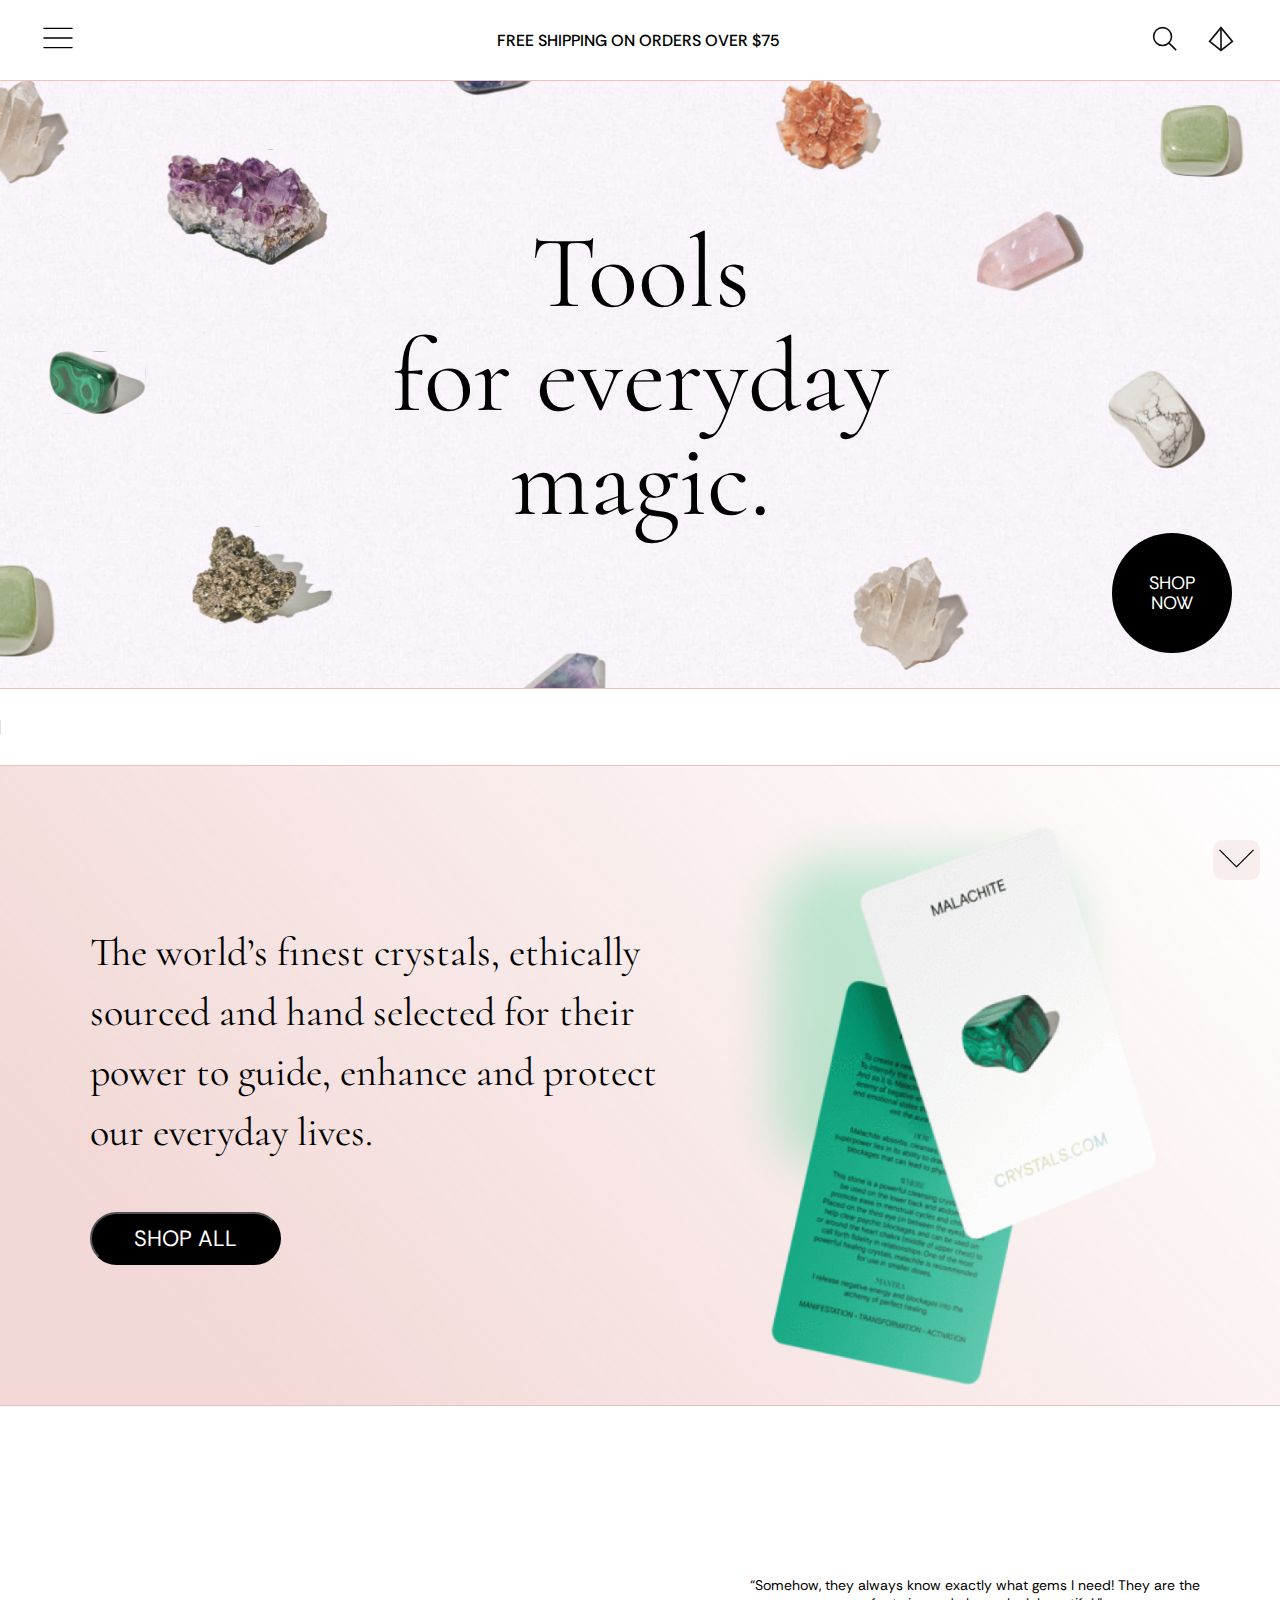
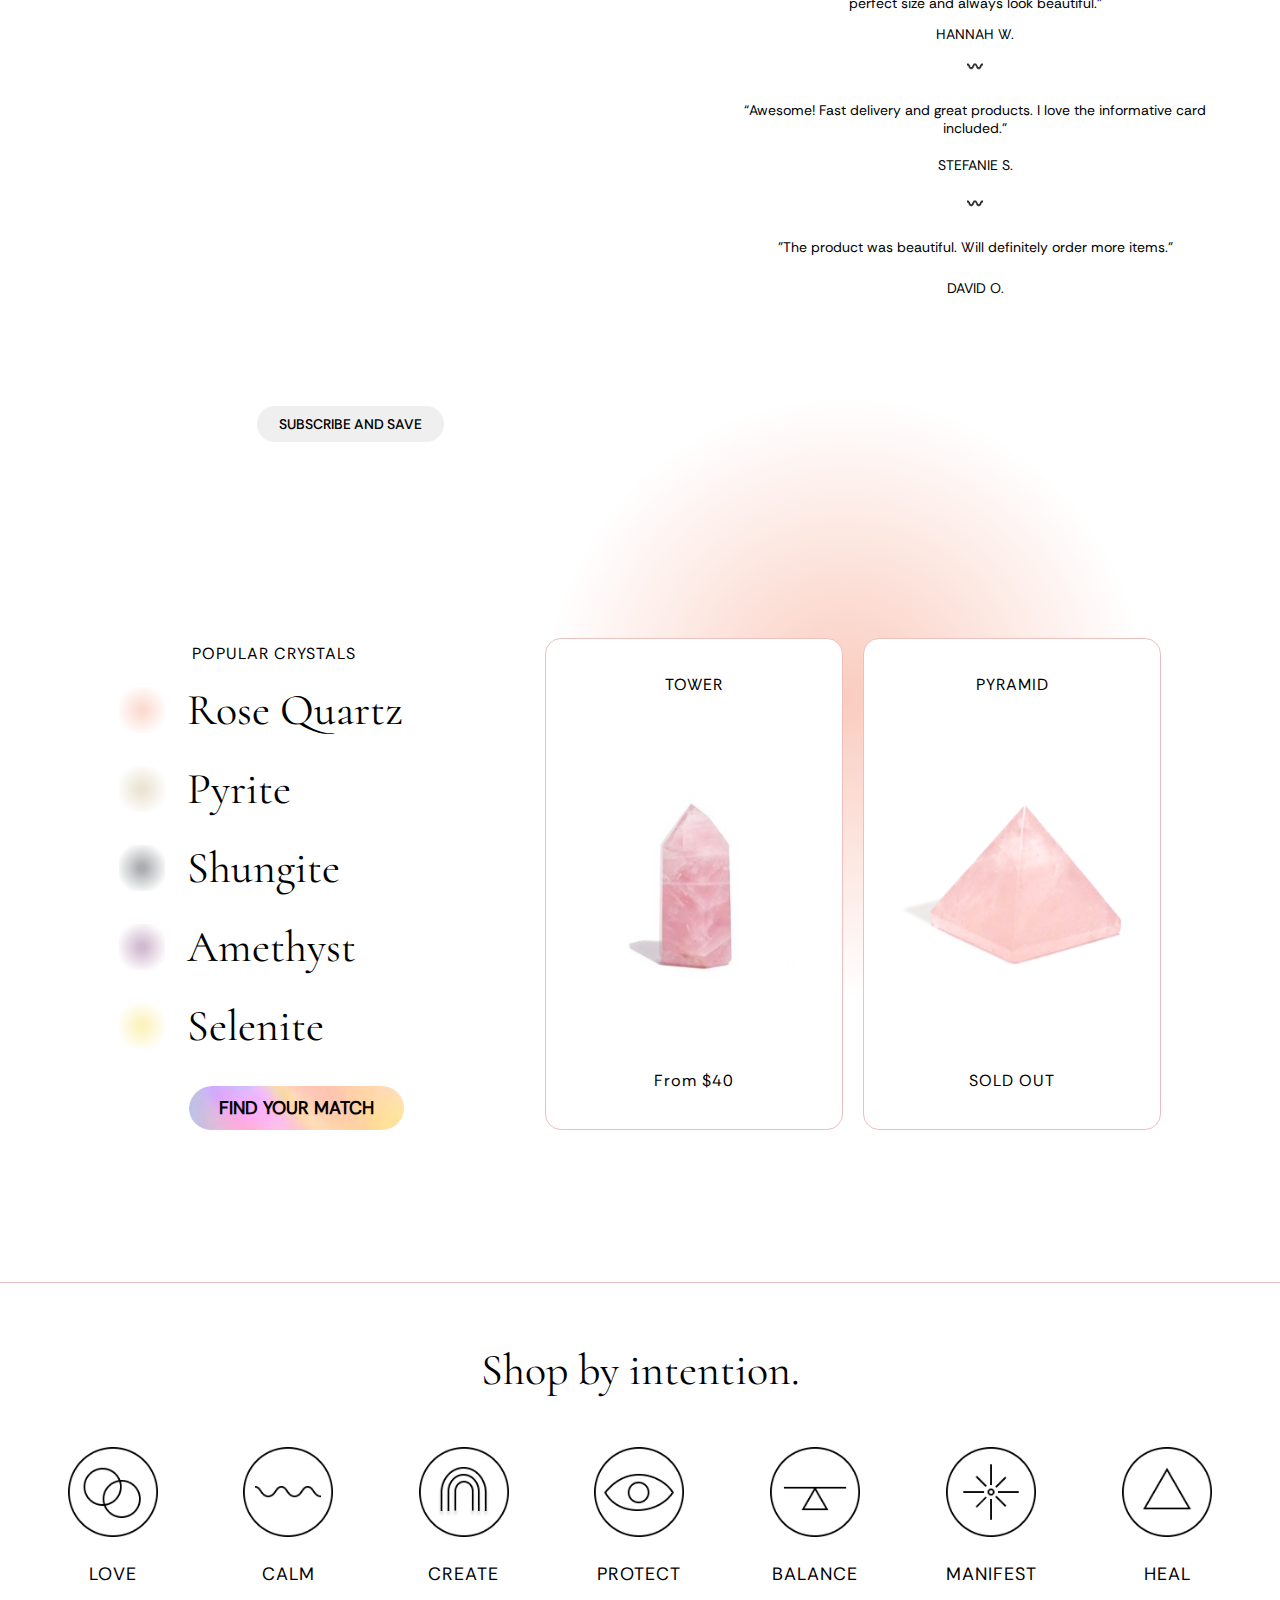
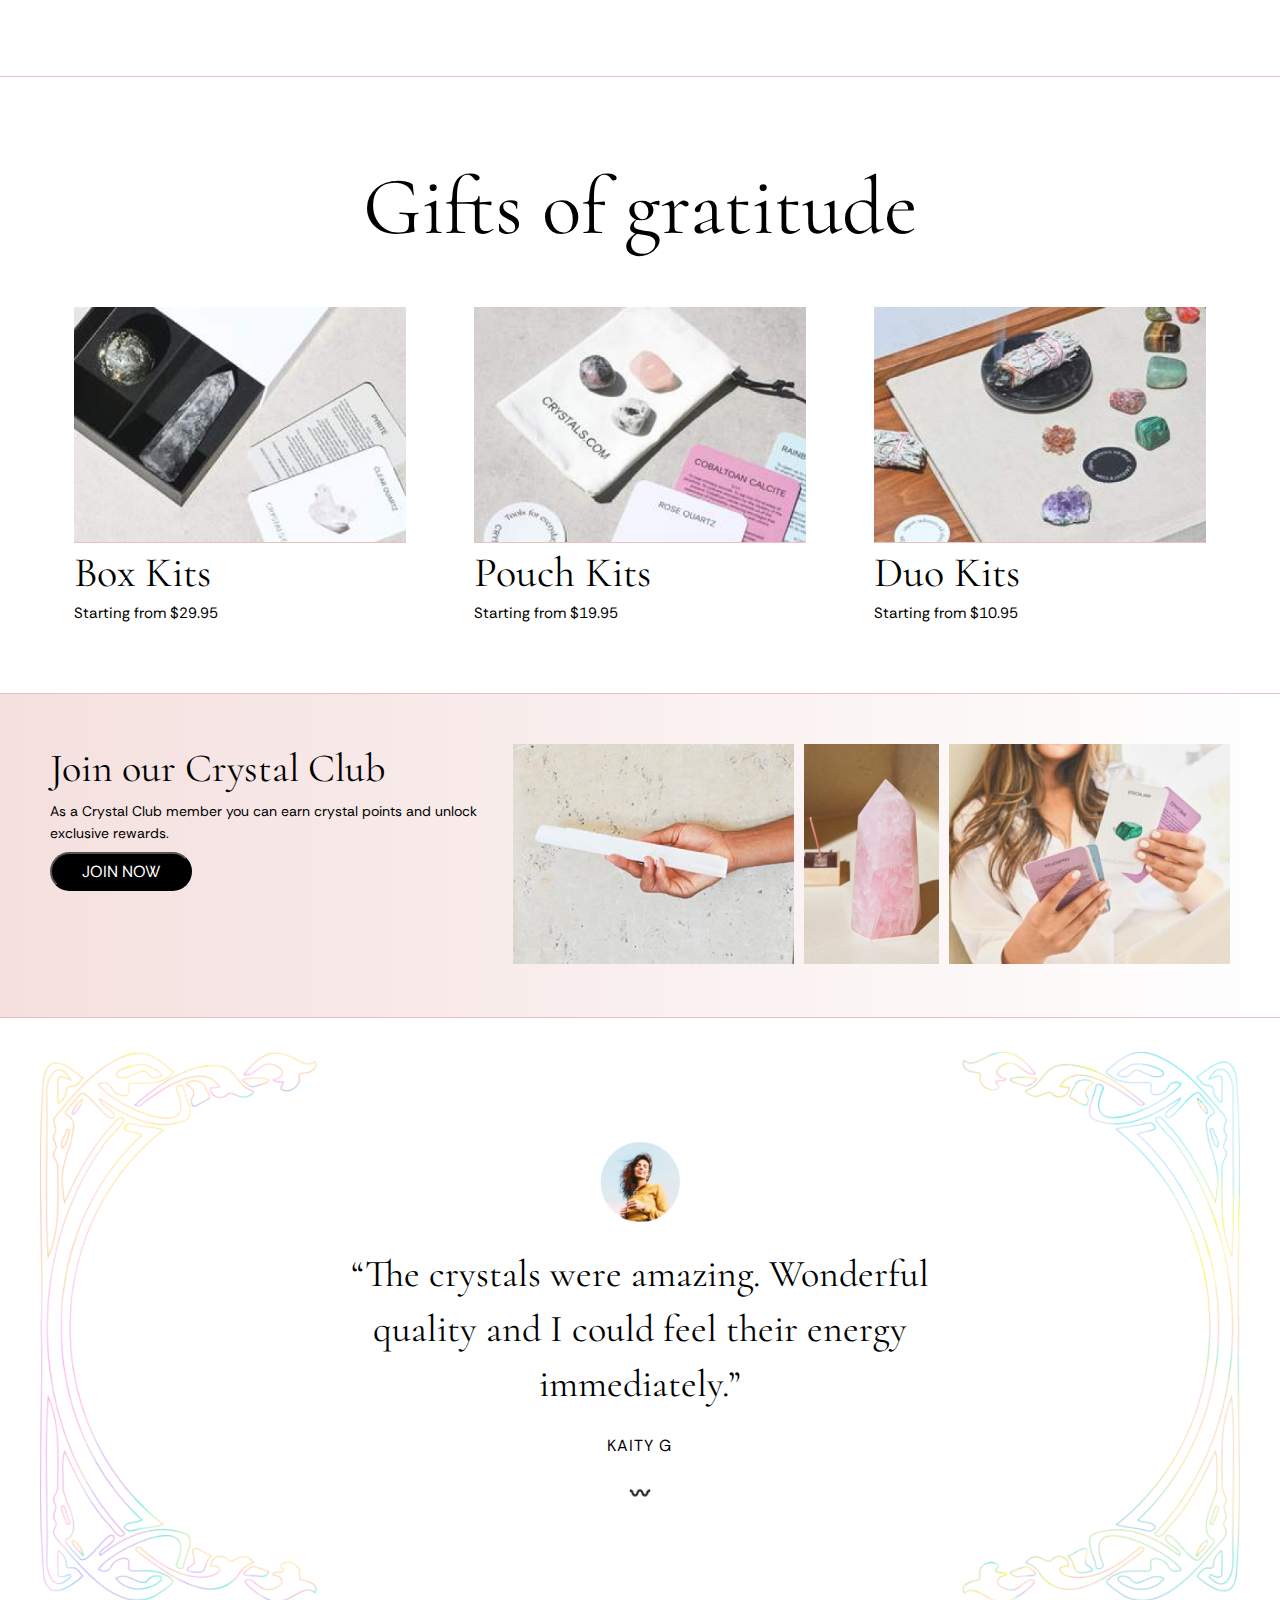
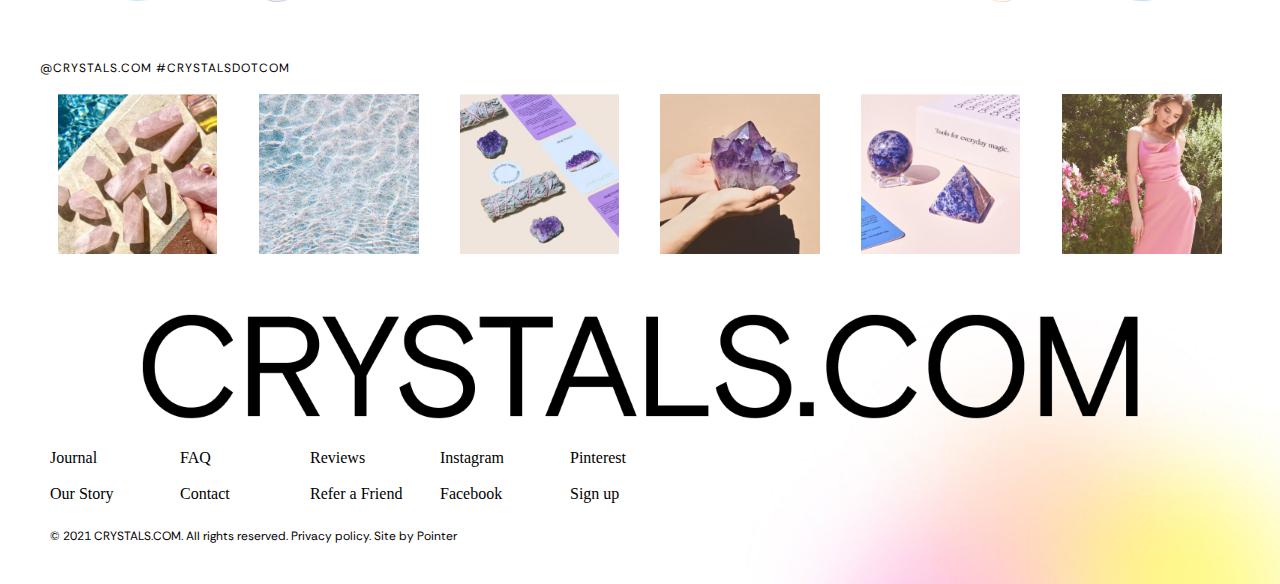
==== commit 8d5a9ce1: "Update index.html" ====
--- a/index.html
+++ b/index.html
@@ -46,7 +46,7 @@
             <div class="malachite__wrap">
                 <div class="malachite__wrap-info">
                     <p>The world’s finest crystals, ethically sourced and hand selected for their power to guide, enhance and protect our everyday lives.</p>
-                    <input type="button" value="shop all" class="malachite-button">
+                    <input type="button" value="shop all" class="malachite-button" onclick="window.location.href='./404.html'">
                 </div>
                 <div class="malachite__wrap-img">
                     <img src="./img/Rectangle111.png" alt="тень">
@@ -64,7 +64,7 @@
                         <source src="./video/7154748-hd_1080_1080_25fps.mp4" type="video/mp4">
                         Subscribe and save
                     </video>
-                    <input type="button" value="Subscribe and save" class="crystalvideo-button">
+                    <input type="button" value="Subscribe and save" class="crystalvideo-button" onclick="window.location.href='./404.html'">
 
                 </div>
           
@@ -102,7 +102,7 @@
                         <li>Amethyst</li>
                         <li>Selenite</li>
                     </ul>
-                    <input type="button" value="Find your match" class="popularcrystals__button">
+                    <input type="button" value="Find your match" class="popularcrystals__button" onclick="window.location.href='./404.html'">
                 </div>
                 <div class="crystal">
                     <div class="crystal__div">
@@ -192,7 +192,7 @@
                 <div class="joinourcrystalclub__info">
                     <h5>Join our Crystal Club</h5>
                     <p class="joinourcrystalclub__info-p">As a Crystal Club member you can earn crystal points and unlock exclusive rewards.</p>
-                    <input type="button" value="Join now" class="joinourcrystalclub__button">
+                    <input type="button" value="Join now" class="joinourcrystalclub__button" onclick="window.location.href='./404.html'">
                 </div>
                 <div class="joinourcrystalclub__pictures">
                     <img class="joinourcrystalclub__pictures-img" src="./img/CRYSTALCLUB.png" alt="картинка клуб">
@@ -233,16 +233,16 @@
                 <div class="crystalsdotcom__back">
                     <img class="crystalsdotcom__title" src="./img/Frame9.png" alt="название сайта">
                     <div class="crystalsdotcom__back-footer">
-                    <p>Journal</p>
-                    <p>FAQ</p>
-                    <p>Reviews</p>
-                    <p><a href="https://www.instagram.com/lena._.ratkevich/" target="_blank">Instagram</a></p>
-                    <p>Pinterest</p>
-                    <p>Our Story</p>
-                    <p><a href="https://vk.com/id289668925" target="_blank">Contact</a></p>
-                    <p>Refer a Friend</p>
-                    <p>Facebook</p>
-                    <p>Sign up</p>
+                    <a href="./404.html">Journal</a>
+                    <a href="./404.html">FAQ</a>
+                    <a href="./404.html">Reviews</a>
+                    <a href="https://www.instagram.com/lena._.ratkevich/" target="_blank">Instagram</a>
+                    <a href="./404.html">Pinterest</a>
+                    <a href="./404.html">Our Story</a>
+                    <a href="https://vk.com/id289668925" target="_blank">Contact</a>
+                    <a href="./404.html">Refer a Friend</a>
+                    <a href="./404.html">Facebook</a>
+                    <a href="./404.html">Sign up</a>
                 </div>
                 <p class="crystalsdotcom__back-p"><span>© 2021 crystals.com.</span> All rights reserved. Privacy policy. Site by Pointer</p>
                 </div>
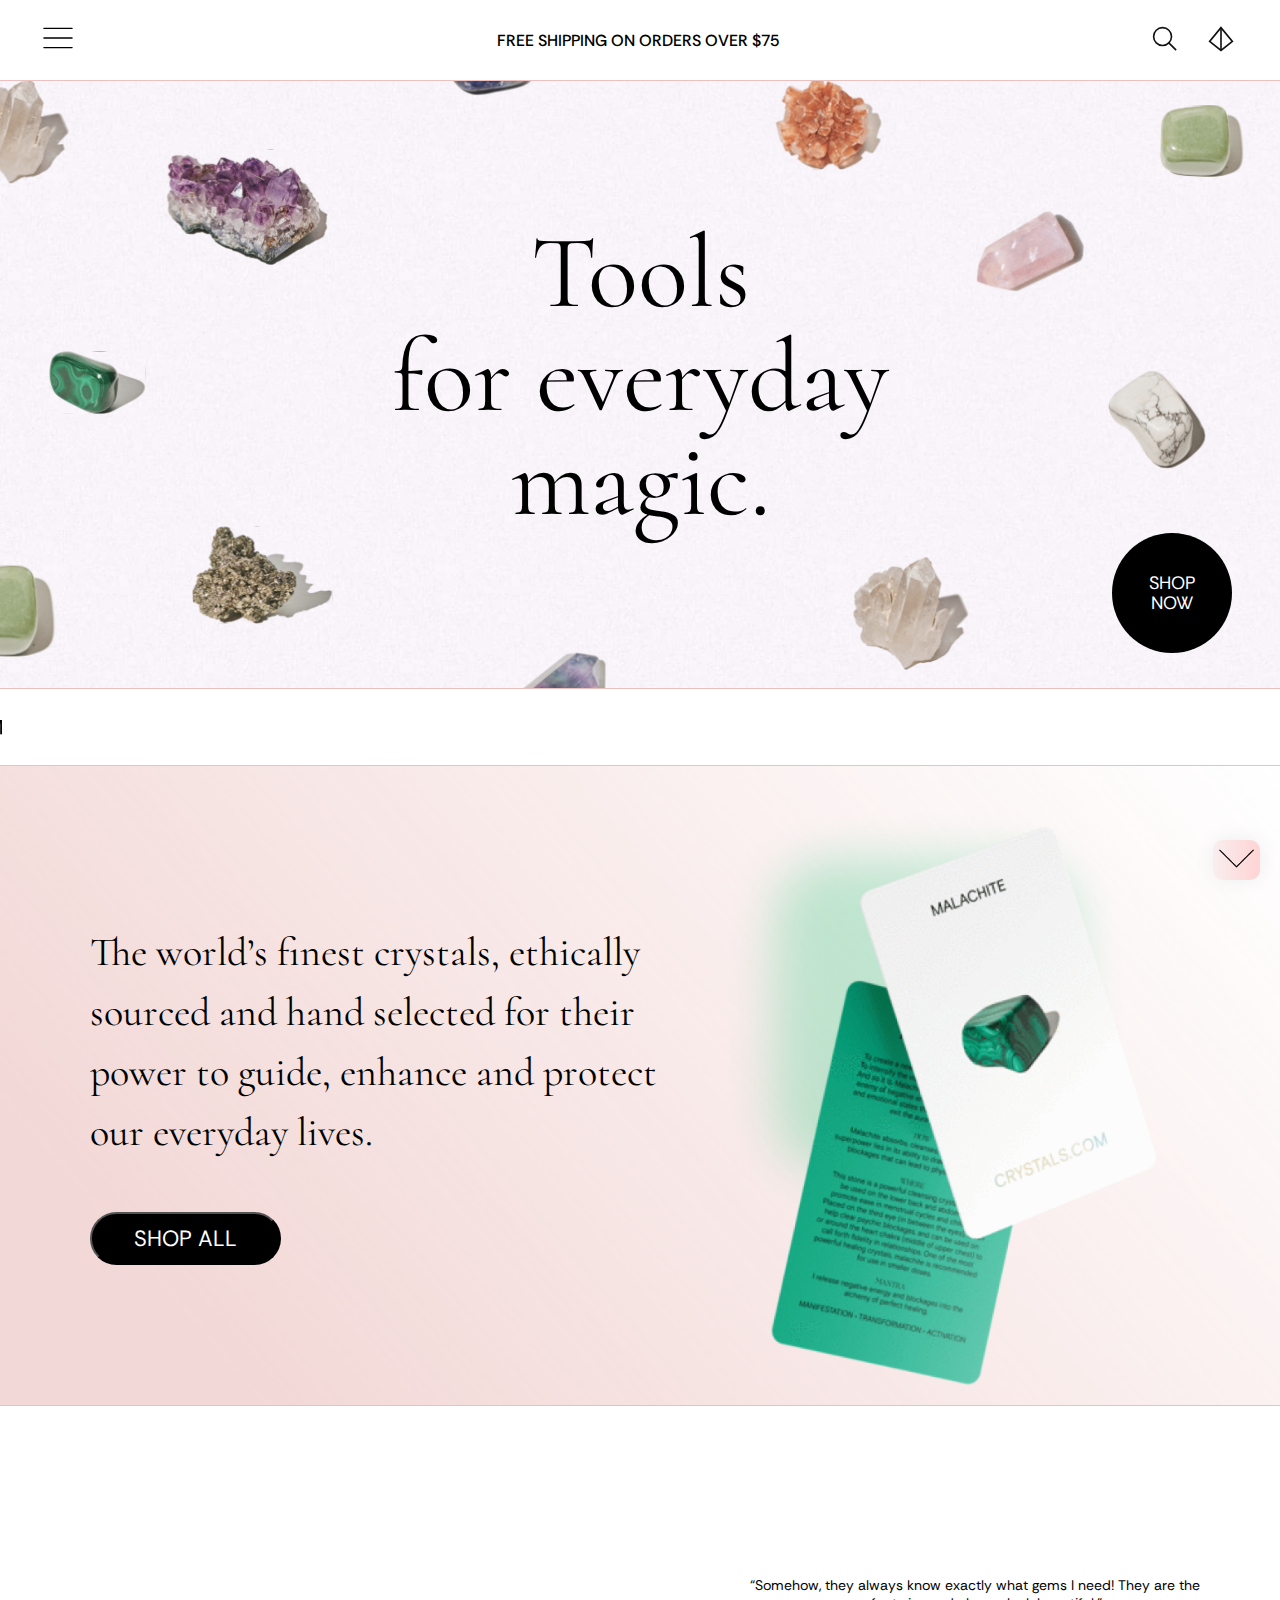
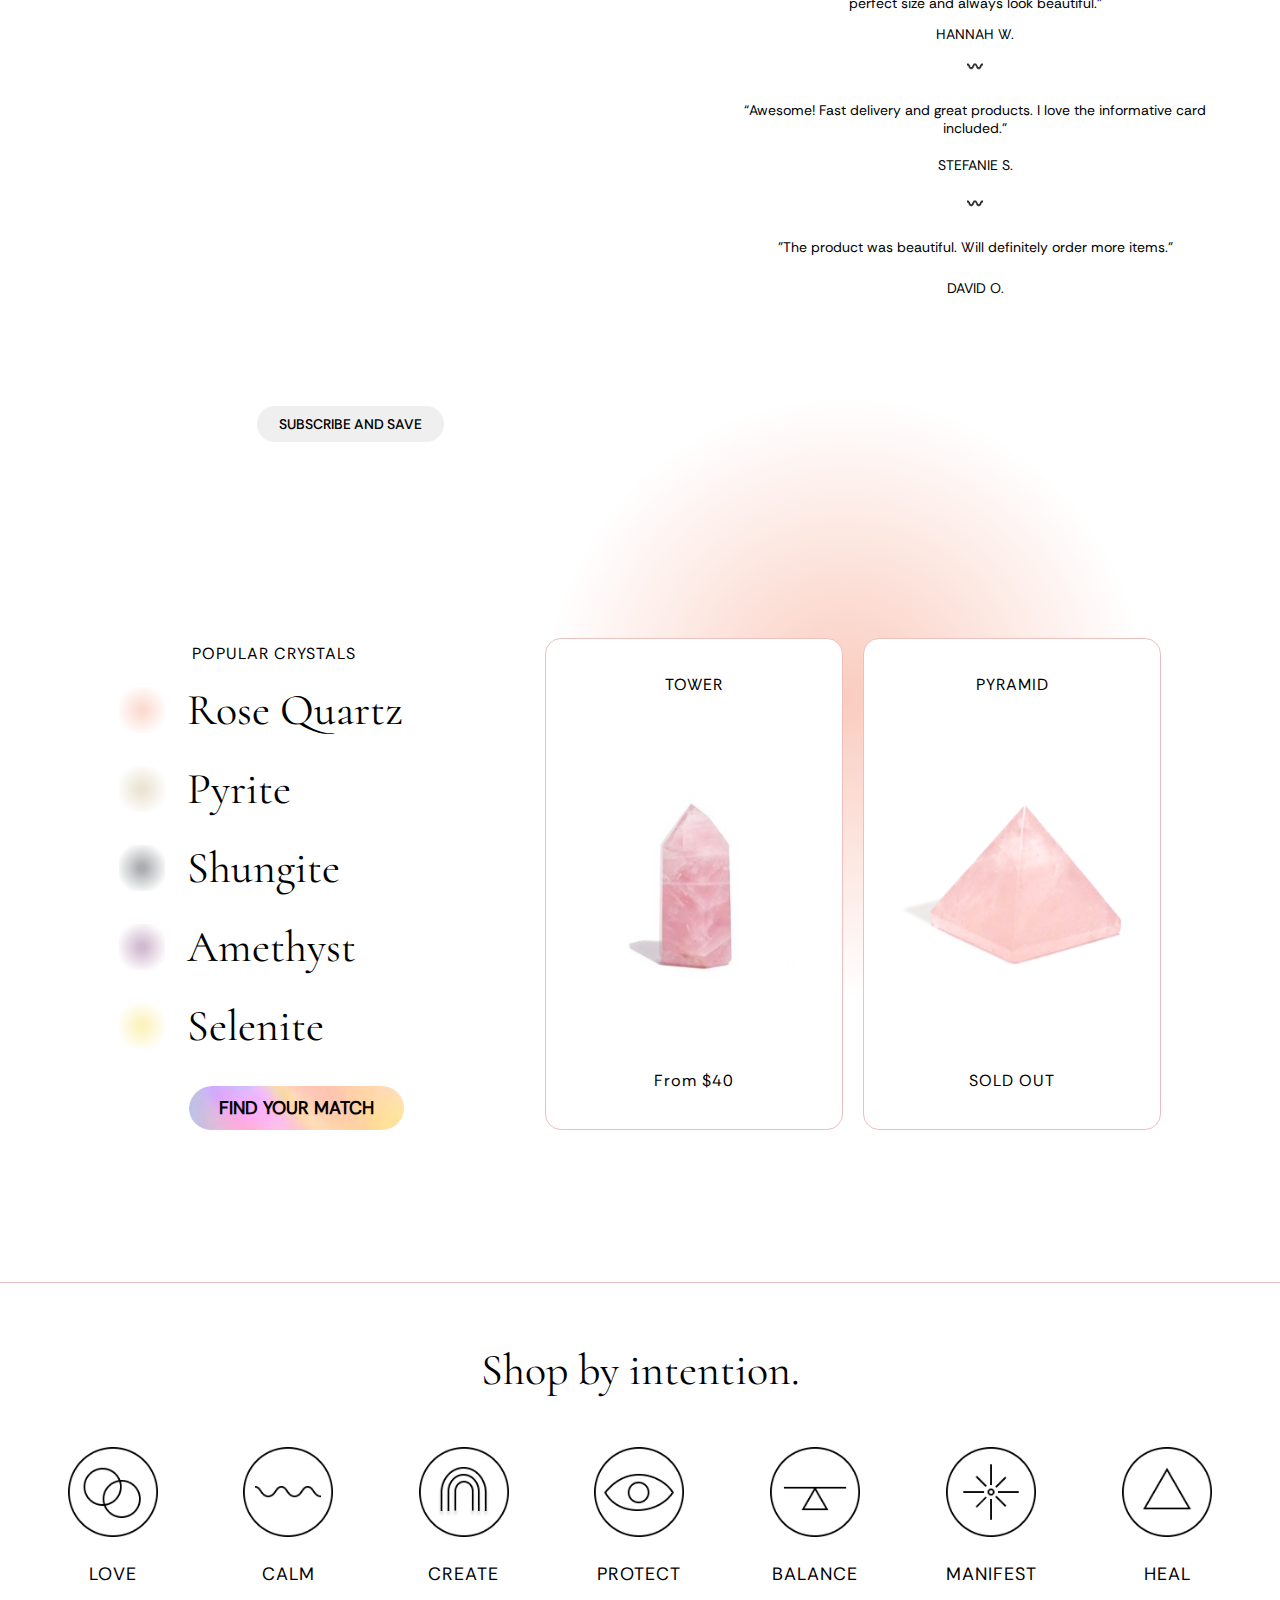
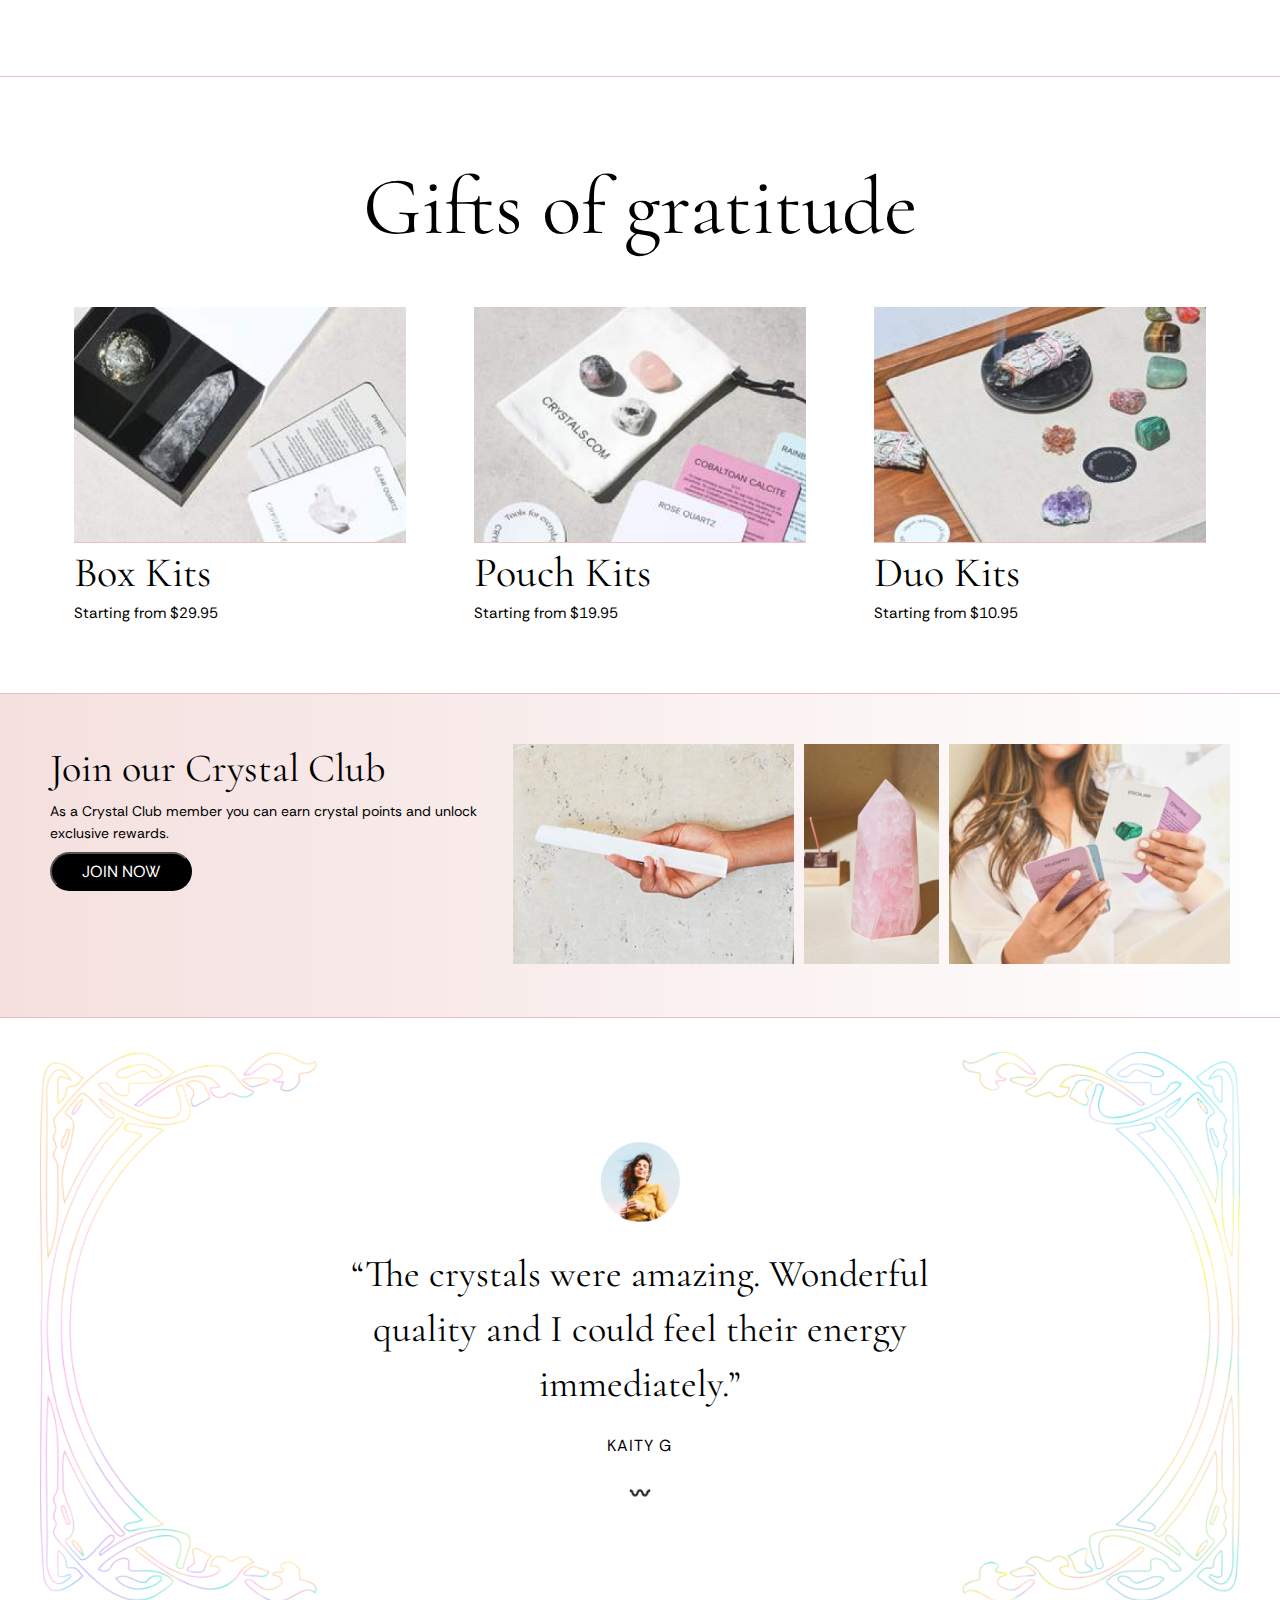
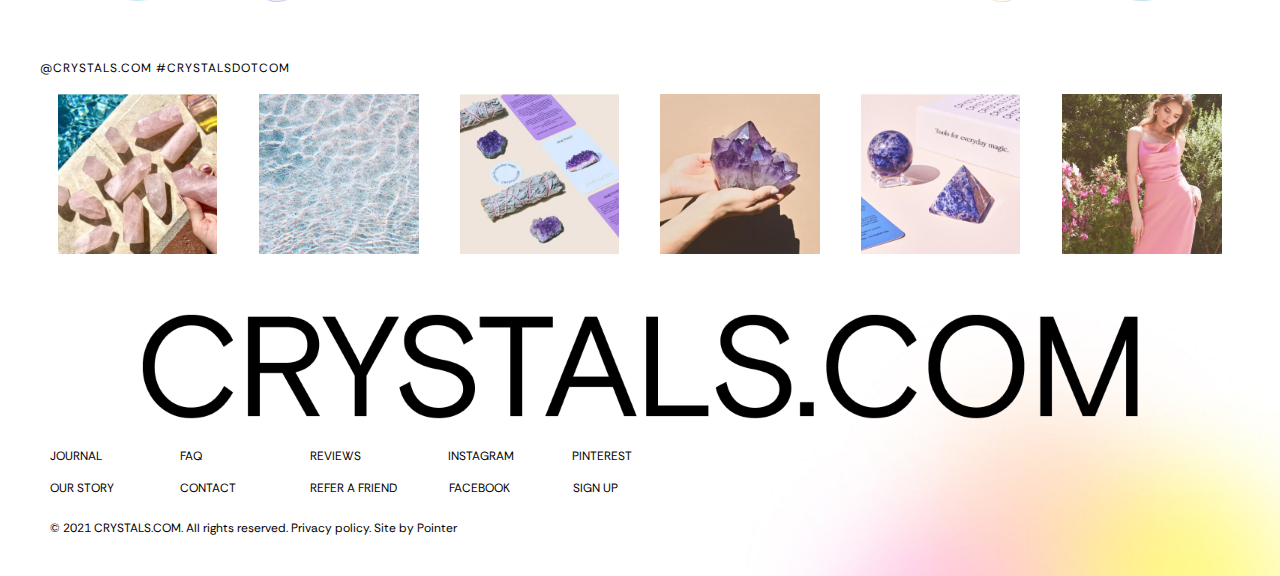
==== commit fb6a4164: "Update index.html" ====
--- a/index.html
+++ b/index.html
@@ -45,7 +45,7 @@
         <div class="container">
             <div class="malachite__wrap">
                 <div class="malachite__wrap-info">
-                    <p>The world’s finest crystals, ethically sourced and hand selected for their power to guide, enhance and protect our everyday lives.</p>
+                    <h2>The world’s finest crystals, ethically sourced and hand selected for their power to guide, enhance and protect our everyday lives.</h2>
                     <input type="button" value="shop all" class="malachite-button" onclick="window.location.href='./404.html'">
                 </div>
                 <div class="malachite__wrap-img">
@@ -94,7 +94,7 @@
         <div class="container"> 
             <div class="popularcrystals__div">
                 <div class="popularcrystals__wrap">
-                    <span class="popularcrystals-span">Popular Crystals</span>
+                    <h2 class="popularcrystals-h2">Popular Crystals</h2>
                     <ul class="popularcrystals__ul">
                         <li>Rose Quartz</li>
                         <li>Pyrite</li>
@@ -210,7 +210,7 @@
                     <img class="comment__face" src="./img/face.png" alt="лицо">
                     <p class="comment__comment-p">“The crystals were amazing.
                         Wonderful quality and I could feel their energy immediately.”</p>
-                        <span>Kaity g</span>
+                        <h5>Kaity g</h5>
                         <img class="comment__img" src="./img/image3.png" alt="иконка">
                     </div>
                     <img class="comment__img" src="./img/image2.png" alt="узор">
--- a/css/style.css
+++ b/css/style.css
@@ -52,6 +52,9 @@
   max-width: 36px;
   margin: 23px 0;
 }
+.header .nav__logo-img:hover {
+  cursor: pointer;
+}
 .header .nav__icon {
   display: -webkit-box;
   display: -ms-flexbox;
@@ -63,6 +66,9 @@
 }
 .header .nav__icon-img {
   max-width: 30px;
+}
+.header .nav__icon-img:hover {
+  cursor: pointer;
 }
 .header .nav__icon-img:first-of-type {
   margin-right: 42px;
@@ -114,6 +120,7 @@
 .main-circle:hover {
   -webkit-transform: scale(1.1);
           transform: scale(1.1);
+  cursor: pointer;
 }
 .main-h1 {
   padding-top: 169px;
@@ -174,7 +181,7 @@
   padding-bottom: 186px;
   padding-top: 106px;
 }
-.malachite__wrap p {
+.malachite__wrap h2 {
   display: -webkit-box;
   display: -ms-flexbox;
   display: flex;
@@ -224,6 +231,11 @@
   padding: 10px 46px;
   margin-right: auto;
 }
+.malachite-button:hover {
+  cursor: pointer;
+  -webkit-box-shadow: 0 0 0 2px #EAC1BF, 0 0 0 3px #000000;
+          box-shadow: 0 0 0 2px #EAC1BF, 0 0 0 3px #000000;
+}
 
 .crystalvideo-button {
   position: absolute;
@@ -235,6 +247,11 @@
   font-size: 20px;
   padding: 12px 25px;
   margin-top: 536px;
+}
+.crystalvideo-button:hover {
+  cursor: pointer;
+  -webkit-box-shadow: 0 0 0 2px #EAC1BF;
+          box-shadow: 0 0 0 2px #EAC1BF;
 }
 .crystalvideo-wrap {
   padding: 188px 127px 62px;
@@ -419,7 +436,7 @@
   border-radius: 1px;
   padding: 3px;
 }
-.popularcrystals-span {
+.popularcrystals-h2 {
   font-family: "RethinkSans-Regular", sans-serif;
   font-weight: 500;
   font-size: 16px;
@@ -441,6 +458,11 @@
   border: none;
   margin-top: 23px;
   margin-left: 75px;
+}
+.popularcrystals__button:hover {
+  cursor: pointer;
+  -webkit-box-shadow: 0 0 0 2px #ffffff, 0 0 0 3px #ffd968;
+          box-shadow: 0 0 0 2px #ffffff, 0 0 0 3px #ffd968;
 }
 .popularcrystals .crystal {
   display: -webkit-box;
@@ -685,6 +707,11 @@
   padding: 11px 32px;
   margin-right: auto;
 }
+.joinourcrystalclub__button:hover {
+  cursor: pointer;
+  -webkit-box-shadow: 0 0 0 2px rgb(242, 209, 207), 0 0 0 3px #000000;
+          box-shadow: 0 0 0 2px rgb(242, 209, 207), 0 0 0 3px #000000;
+}
 .joinourcrystalclub__info {
   display: -webkit-box;
   display: -ms-flexbox;
@@ -745,7 +772,7 @@
   text-align: center;
   padding: 2px 20px 11px;
 }
-.comment__comment span {
+.comment__comment h5 {
   font-family: "RethinkSans-Regular", sans-serif;
   font-weight: 400;
   font-size: 16px;
@@ -867,7 +894,7 @@
   -ms-grid-row: 3;
   -ms-grid-column: 5;
 }
-.crystalsdotcom__back-footer p {
+.crystalsdotcom__back-footer a {
   -ms-grid-column-span: 1;
   grid-column: span 1;
   -ms-grid-row-span: 1;
@@ -879,16 +906,16 @@
   text-transform: uppercase;
   width: 130px;
 }
-.crystalsdotcom__back-footer p:nth-child(4) {
+.crystalsdotcom__back-footer a:nth-child(4) {
   padding-left: 8px;
 }
-.crystalsdotcom__back-footer p:nth-child(5) {
+.crystalsdotcom__back-footer a:nth-child(5) {
   padding-left: 2px;
 }
-.crystalsdotcom__back-footer p:nth-child(9) {
+.crystalsdotcom__back-footer a:nth-child(9) {
   padding-left: 9px;
 }
-.crystalsdotcom__back-footer p:nth-child(10) {
+.crystalsdotcom__back-footer a:nth-child(10) {
   padding-left: 3px;
 }
 .crystalsdotcom__back-p {
@@ -913,11 +940,20 @@
 
 #scroll {
   position: fixed;
-  background-color: #f9eeee;
   bottom: 20px;
   right: 20px;
   border: none;
   border-radius: 10px;
+  -webkit-transition: 0.5s;
+  transition: 0.5s;
+  background-size: 200% auto;
+  -webkit-box-shadow: 0 0 20px #eee;
+          box-shadow: 0 0 20px #eee;
+  background-image: -webkit-gradient(linear, left top, right top, from(#f9eeee), color-stop(51%, #ffd3d3), to(#f9eeee));
+  background-image: linear-gradient(to right, #f9eeee 0%, #ffd3d3 51%, #f9eeee 100%);
+}
+#scroll:hover {
+  background-position: right center;
 }
 #scroll img {
   width: 45px;
@@ -977,7 +1013,7 @@
     padding-bottom: 156px;
     padding-top: 116px;
   }
-  .malachite__wrap p {
+  .malachite__wrap h2 {
     font-size: 52px;
     padding-bottom: 83px;
     padding-right: 0px;
@@ -1049,7 +1085,7 @@
     padding-left: 0px;
     margin-right: 60px;
   }
-  .popularcrystals-span {
+  .popularcrystals-h2 {
     padding-left: 73px;
   }
   .popularcrystals__button {
@@ -1134,7 +1170,7 @@
     line-height: 72px;
     padding: 0;
   }
-  .comment__comment span {
+  .comment__comment h5 {
     font-size: 18px;
     line-height: 18px;
     letter-spacing: 1px;
@@ -1233,7 +1269,7 @@
     -ms-grid-row: 3;
     -ms-grid-column: 5;
   }
-  .crystalsdotcom__back-footer p {
+  .crystalsdotcom__back-footer a {
     font-size: 18px;
     line-height: 18px;
     width: 140px;
@@ -1300,7 +1336,7 @@
     padding-bottom: 100px;
     padding-top: 116px;
   }
-  .malachite__wrap p {
+  .malachite__wrap h2 {
     font-size: 48px;
     padding-bottom: 63px;
     padding-right: 0px;
@@ -1379,7 +1415,7 @@
     padding-top: 22px;
     margin-right: 58px;
   }
-  .popularcrystals-span {
+  .popularcrystals-h2 {
     padding-left: 75px;
   }
   .popularcrystals__button {
@@ -1469,7 +1505,7 @@
     line-height: 65px;
     padding: 0;
   }
-  .comment__comment span {
+  .comment__comment h5 {
     font-size: 18px;
     line-height: 18px;
     letter-spacing: 1px;
@@ -1523,7 +1559,7 @@
     row-gap: 25px;
     padding-left: 60px;
   }
-  .crystalsdotcom__back-footer p {
+  .crystalsdotcom__back-footer a {
     font-size: 16px;
     line-height: 18px;
     width: 140px;
@@ -1590,7 +1626,7 @@
     padding-bottom: 100px;
     padding-top: 116px;
   }
-  .malachite__wrap p {
+  .malachite__wrap h2 {
     font-size: 40px;
     line-height: 60px;
     padding-bottom: 50px;
@@ -1677,7 +1713,7 @@
     margin-right: 35px;
     font-size: 44px;
   }
-  .popularcrystals-span {
+  .popularcrystals-h2 {
     padding-left: 73px;
   }
   .popularcrystals__button {
@@ -1793,7 +1829,7 @@
     line-height: 55px;
     padding: 0;
   }
-  .comment__comment span {
+  .comment__comment h5 {
     font-size: 16px;
     line-height: 18px;
     letter-spacing: 1px;
@@ -1848,7 +1884,7 @@
     -ms-grid-columns: (130px)[5];
     grid-template-columns: repeat(5, 130px);
   }
-  .crystalsdotcom__back-footer p {
+  .crystalsdotcom__back-footer a {
     font-size: 12px;
     line-height: 14px;
     width: 130px;
@@ -1886,7 +1922,7 @@
   .popularcrystals__ul li {
     margin-bottom: 25px;
   }
-  .popularcrystals-span {
+  .popularcrystals-h2 {
     padding-left: 73px;
   }
   .popularcrystals__button {
@@ -2009,7 +2045,7 @@
     -ms-grid-columns: (120px)[5];
     grid-template-columns: repeat(5, 120px);
   }
-  .crystalsdotcom__back-footer p {
+  .crystalsdotcom__back-footer a {
     font-size: 12px;
     line-height: 14px;
     width: 120px;
@@ -2077,7 +2113,7 @@
     padding-bottom: 90px;
     padding-top: 95px;
   }
-  .malachite__wrap p {
+  .malachite__wrap h2 {
     font-size: 36px;
     line-height: 46px;
     padding-bottom: 30px;
@@ -2167,7 +2203,7 @@
     margin-bottom: 12px;
     padding-left: 60px;
   }
-  .popularcrystals-span {
+  .popularcrystals-h2 {
     padding-left: 63px;
     font-size: 14px;
   }
@@ -2296,7 +2332,7 @@
     line-height: 36px;
     padding: 0;
   }
-  .comment__comment span {
+  .comment__comment h5 {
     font-size: 12px;
     line-height: 14px;
     letter-spacing: 1px;
@@ -2348,7 +2384,7 @@
     -ms-grid-columns: (120px)[5];
     grid-template-columns: repeat(5, 120px);
   }
-  .crystalsdotcom__back-footer p {
+  .crystalsdotcom__back-footer a {
     font-size: 12px;
     line-height: 14px;
     width: 120px;
@@ -2488,7 +2524,7 @@
   .popularcrystals__ul li::before {
     display: none;
   }
-  .popularcrystals-span {
+  .popularcrystals-h2 {
     text-align: center;
     padding-left: 0;
     font-size: 14px;
@@ -2652,7 +2688,7 @@
     line-height: 28px;
     padding: 0;
   }
-  .comment__comment span {
+  .comment__comment h5 {
     font-size: 12px;
     line-height: 12px;
     letter-spacing: 1px;
@@ -2697,7 +2733,7 @@
     -ms-grid-columns: (90px)[5];
     grid-template-columns: repeat(5, 90px);
   }
-  .crystalsdotcom__back-footer p {
+  .crystalsdotcom__back-footer a {
     font-size: 10px;
     line-height: 14px;
     width: 90px;
@@ -2717,7 +2753,7 @@
     padding-bottom: 100px;
     padding-top: 55px;
   }
-  .malachite__wrap p {
+  .malachite__wrap h2 {
     font-size: 26px;
     line-height: 30px;
     padding-bottom: 15px;
@@ -2877,7 +2913,7 @@
   .popularcrystals__ul li::before {
     display: none;
   }
-  .popularcrystals-span {
+  .popularcrystals-h2 {
     text-align: center;
     padding-left: 0;
     font-size: 14px;
@@ -2961,7 +2997,7 @@
     line-height: 26px;
     padding: 0;
   }
-  .comment__comment span {
+  .comment__comment h5 {
     font-size: 10px;
     line-height: 12px;
     letter-spacing: 1px;
@@ -3009,7 +3045,7 @@
     -ms-grid-columns: (90px)[5];
     grid-template-columns: repeat(5, 90px);
   }
-  .crystalsdotcom__back-footer p {
+  .crystalsdotcom__back-footer a {
     font-size: 10px;
     line-height: 14px;
     width: 90px;
@@ -3029,7 +3065,7 @@
     padding-bottom: 0px;
     padding-top: 25px;
   }
-  .malachite__wrap p {
+  .malachite__wrap h2 {
     font-size: 22px;
     line-height: 28px;
     padding-bottom: 30px;
@@ -3158,7 +3194,7 @@
     padding-bottom: 0px;
     padding-top: 15px;
   }
-  .malachite__wrap p {
+  .malachite__wrap h2 {
     font-size: 20px;
     line-height: 26px;
     padding-bottom: 20px;
@@ -3317,7 +3353,7 @@
   .popularcrystals__ul li::before {
     display: none;
   }
-  .popularcrystals-span {
+  .popularcrystals-h2 {
     text-align: center;
     padding-left: 0;
     font-size: 12px;
@@ -3527,7 +3563,7 @@
     line-height: 26px;
     padding: 0;
   }
-  .comment__comment span {
+  .comment__comment h5 {
     font-size: 10px;
     line-height: 12px;
     letter-spacing: 1px;
@@ -3578,7 +3614,7 @@
     -ms-grid-columns: (60px)[5];
     grid-template-columns: repeat(5, 60px);
   }
-  .crystalsdotcom__back-footer p {
+  .crystalsdotcom__back-footer a {
     font-size: 8px;
     line-height: 10px;
     width: 60px;
@@ -3720,7 +3756,7 @@
   .popularcrystals__ul li::before {
     display: none;
   }
-  .popularcrystals-span {
+  .popularcrystals-h2 {
     text-align: center;
     padding-left: 0;
     font-size: 12px;
@@ -3815,4 +3851,4 @@
     height: 12px;
     max-width: 12px;
   }
-}+}
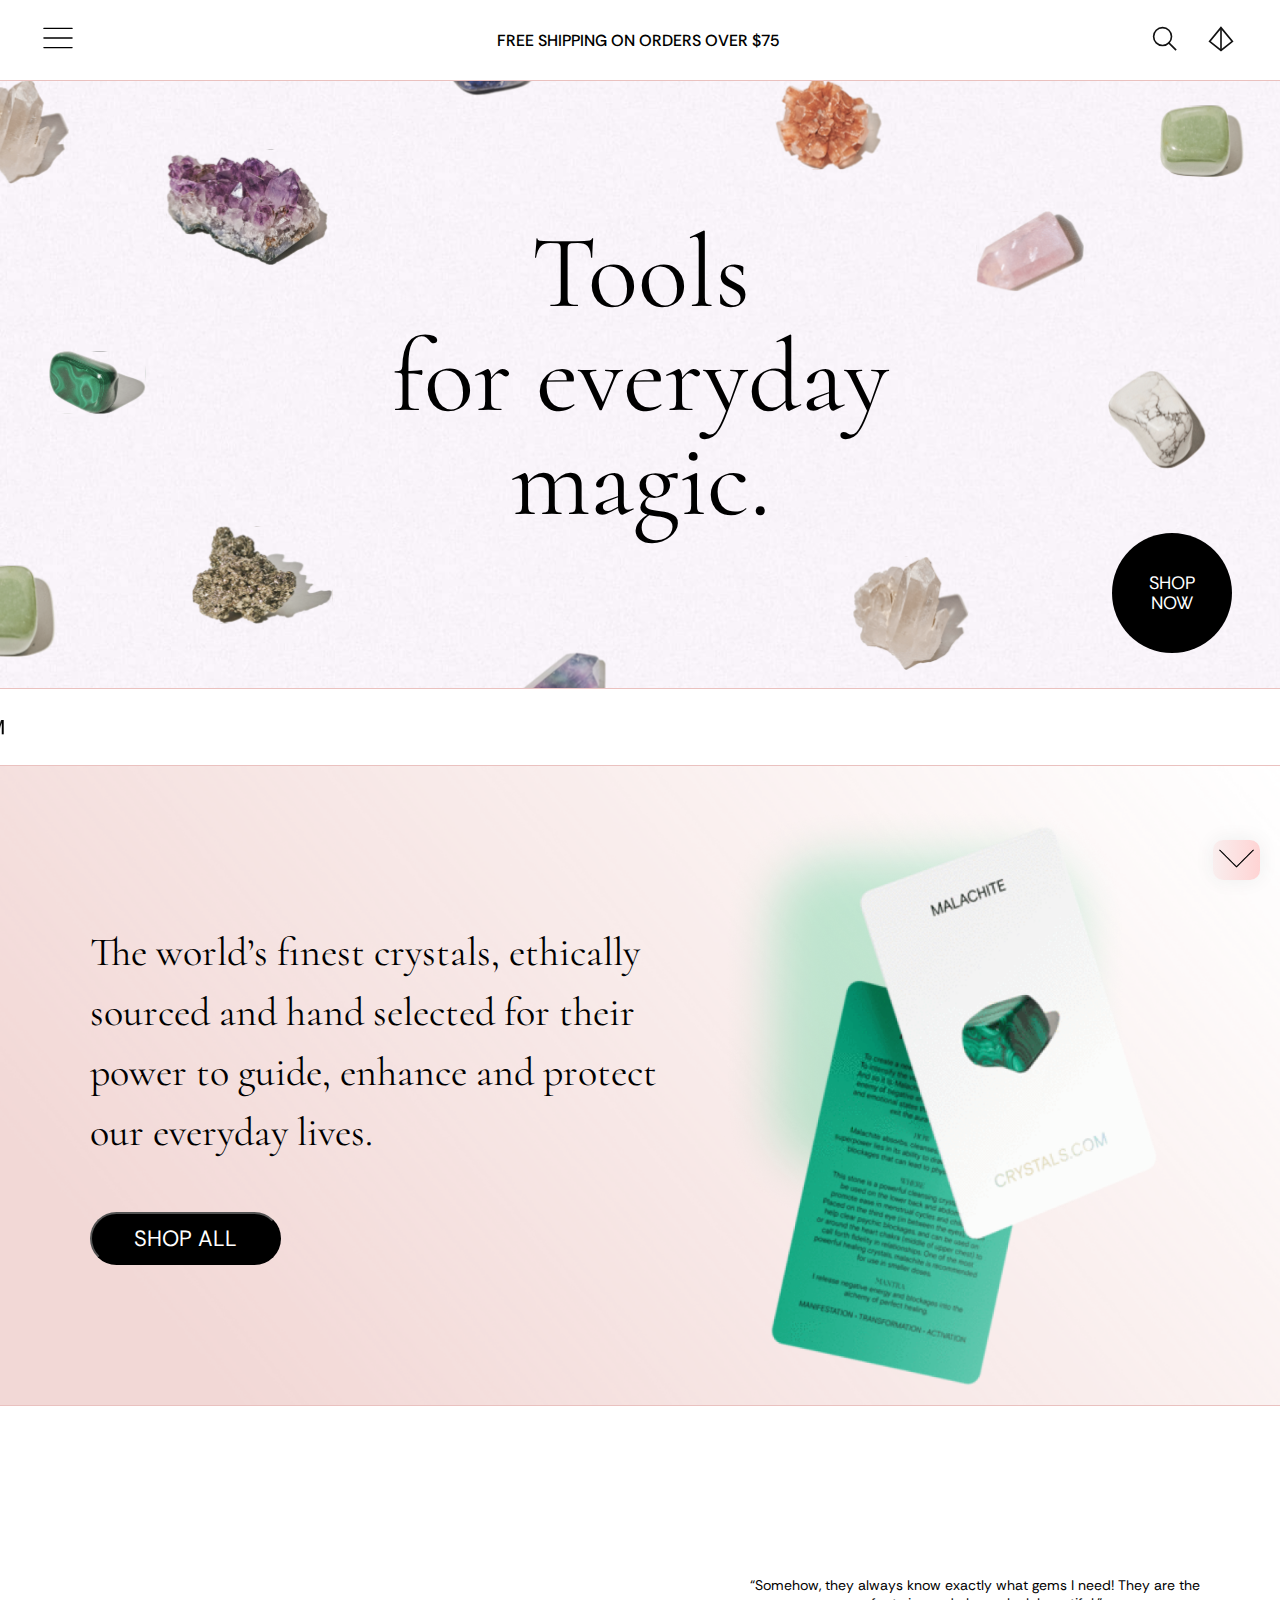
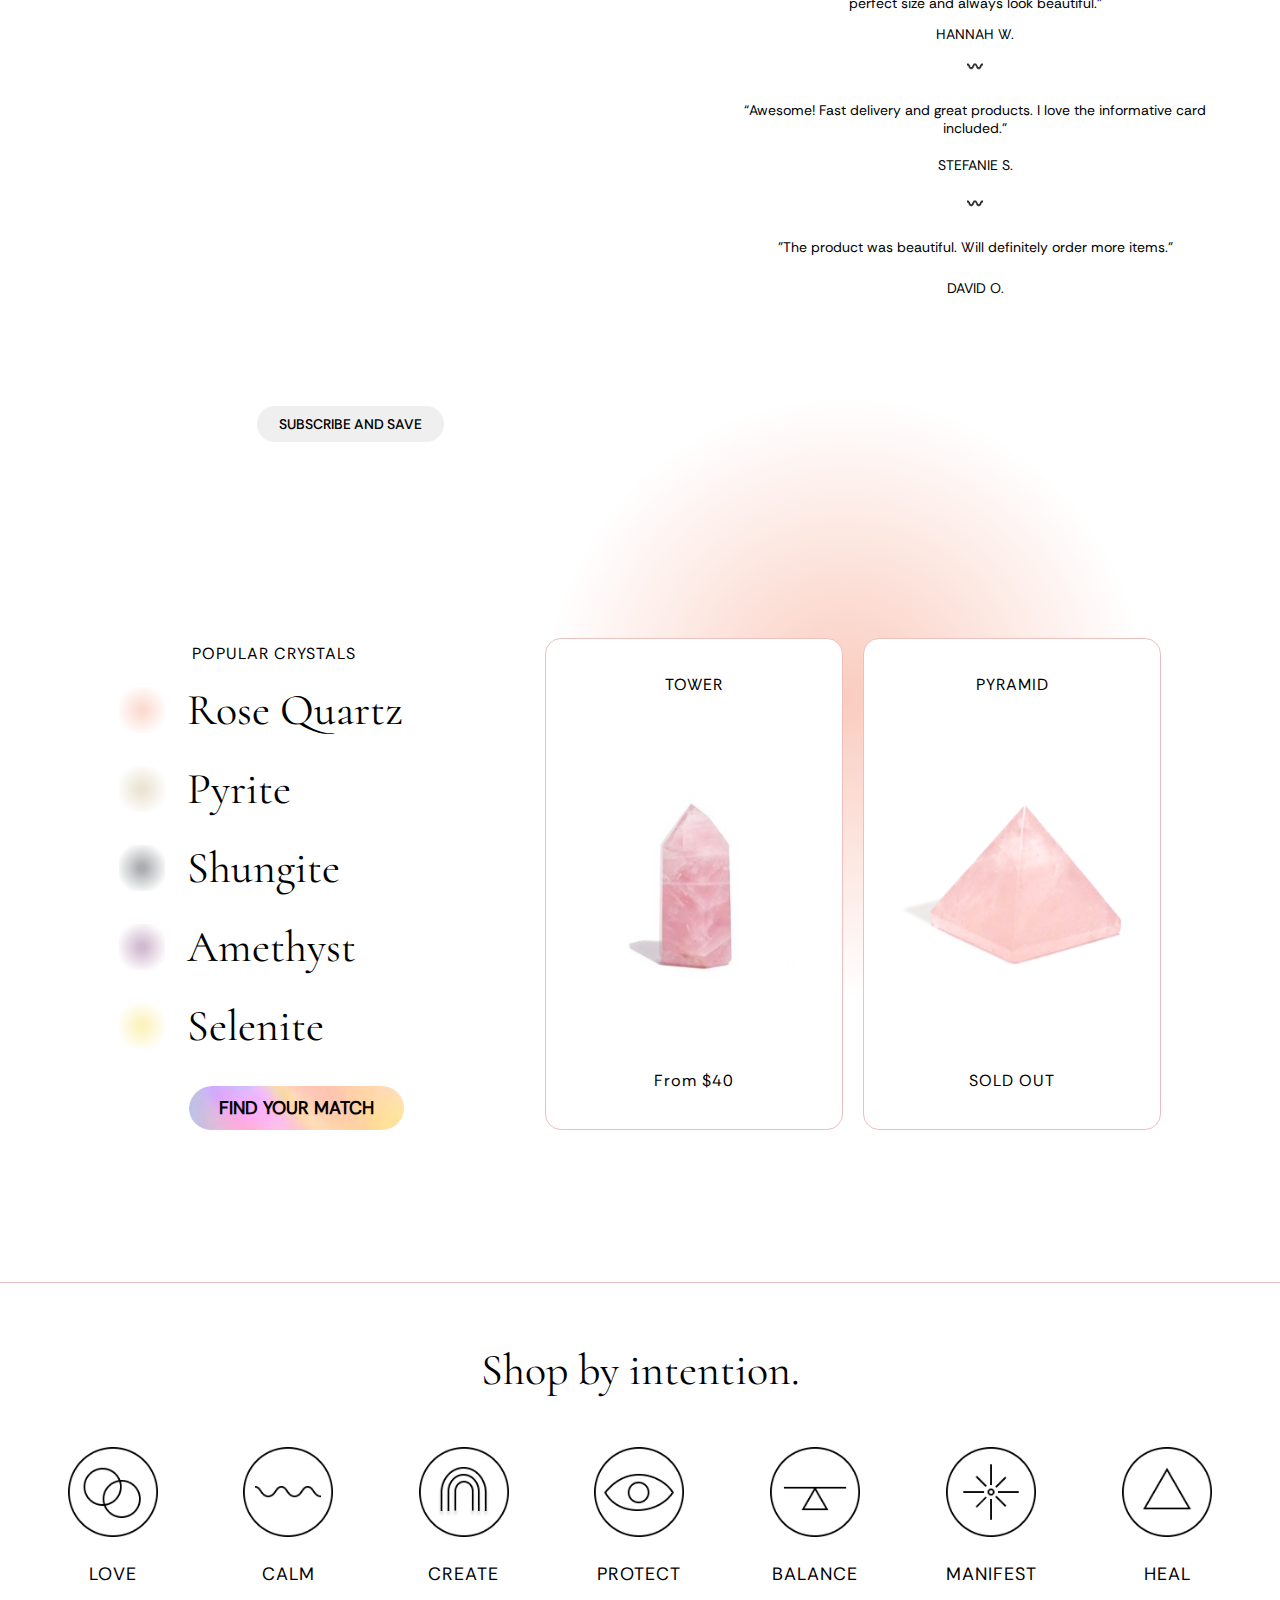
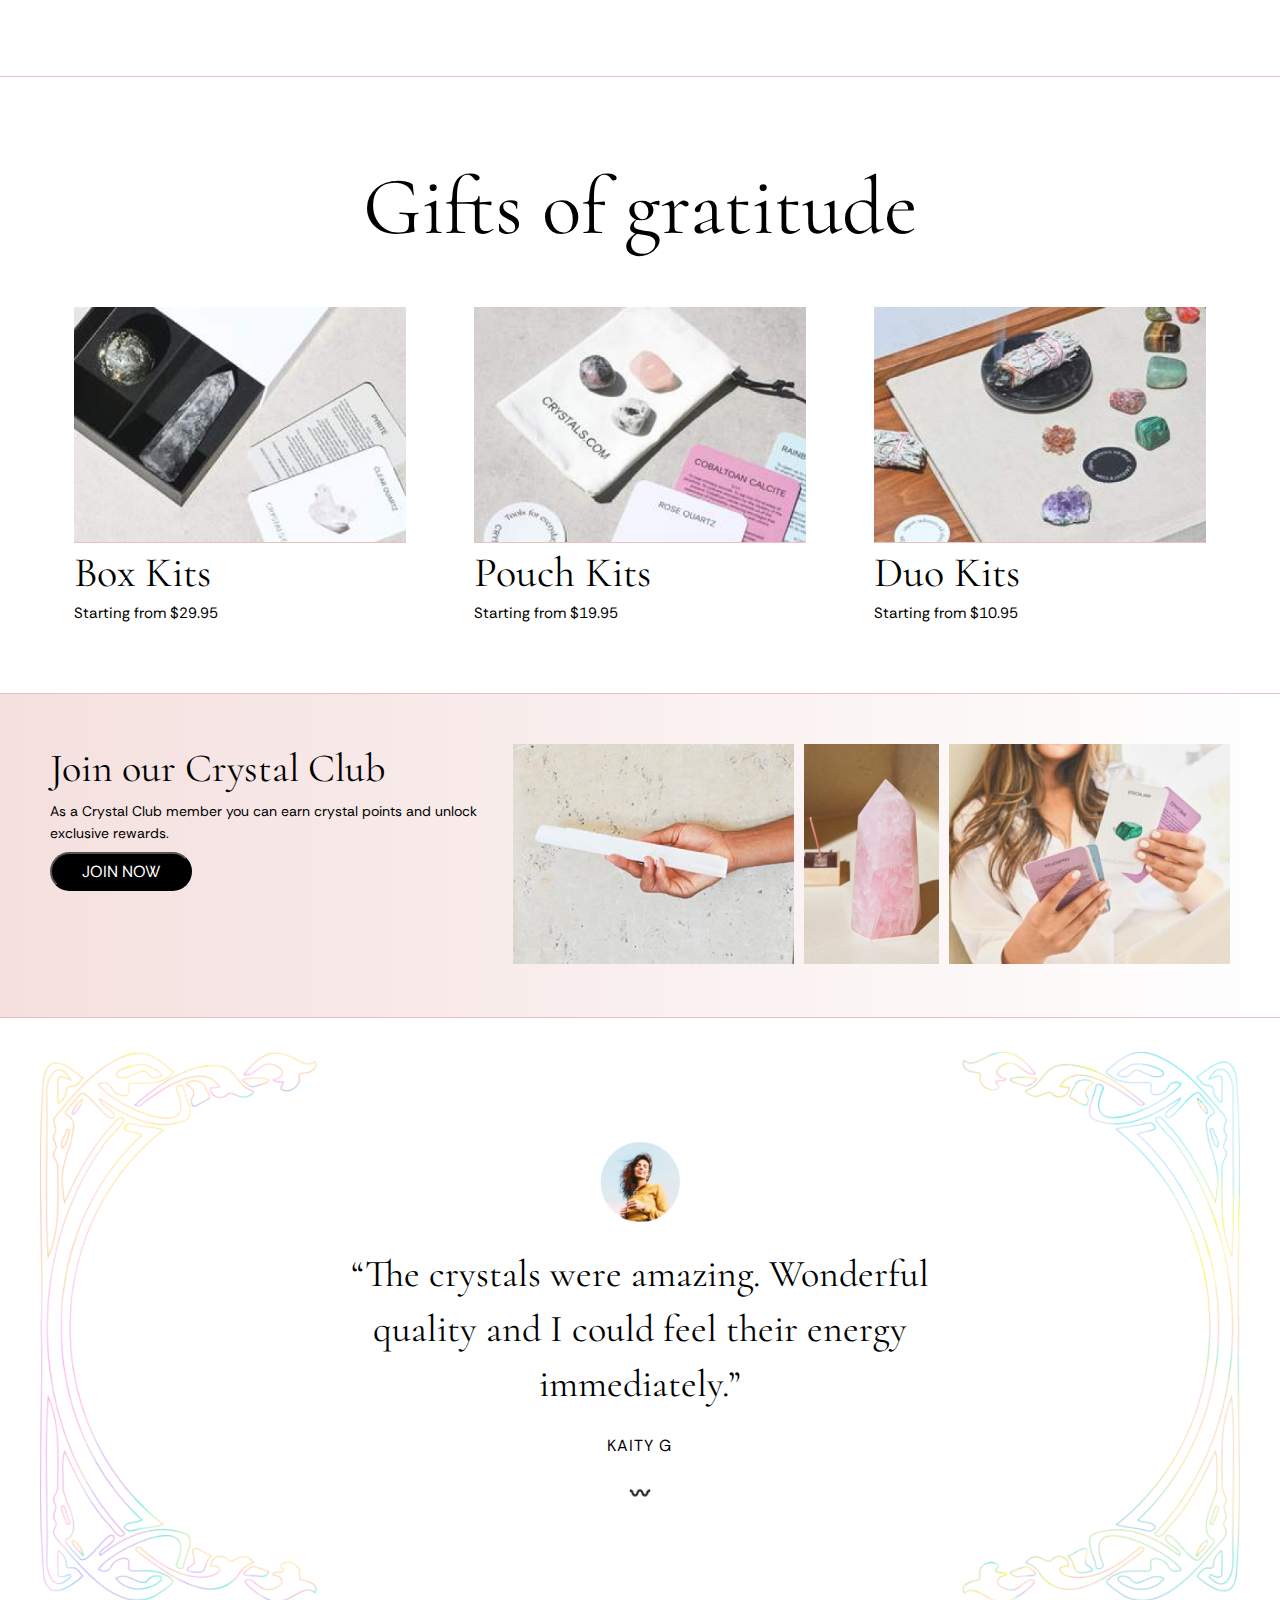
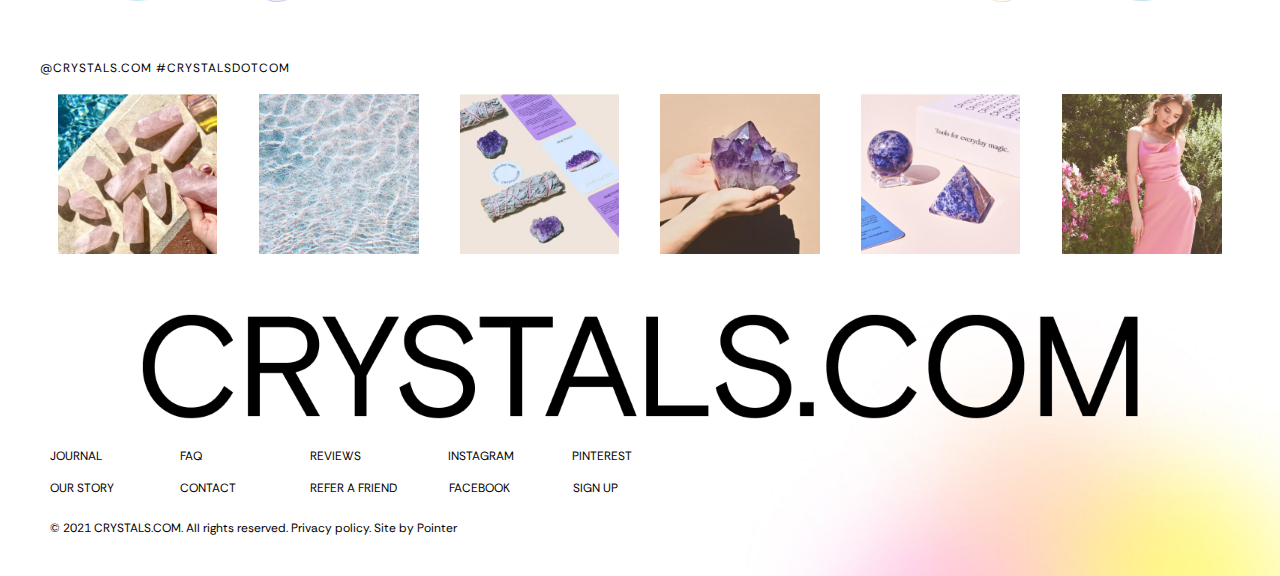
==== commit 92e7d69a: "Update index.html" ====
--- a/index.html
+++ b/index.html
@@ -236,10 +236,10 @@
                     <a href="./404.html">Journal</a>
                     <a href="./404.html">FAQ</a>
                     <a href="./404.html">Reviews</a>
-                    <a href="https://www.instagram.com/lena._.ratkevich/" target="_blank">Instagram</a>
+                    <a href="./404.html">Instagram</a>
                     <a href="./404.html">Pinterest</a>
                     <a href="./404.html">Our Story</a>
-                    <a href="https://vk.com/id289668925" target="_blank">Contact</a>
+                    <a href="./404.html">Contact</a>
                     <a href="./404.html">Refer a Friend</a>
                     <a href="./404.html">Facebook</a>
                     <a href="./404.html">Sign up</a>
--- a/css/style.css
+++ b/css/style.css
@@ -95,9 +95,6 @@
           flex-direction: column;
 }
 .main-circle {
-  -webkit-box-pack: end;
-      -ms-flex-pack: end;
-          justify-content: flex-end;
   display: -webkit-box;
   display: -ms-flexbox;
   display: flex;
@@ -198,16 +195,10 @@
   margin-right: 296px;
 }
 .malachite__wrap-img img {
-  position: absolute;
   top: 0;
   left: 0;
   height: 88%;
-}
-.malachite__wrap-img img.back {
-  z-index: 1;
-}
-.malachite__wrap-img img.front {
-  z-index: 2;
+  position: absolute;
 }
 .malachite__wrap-img img:nth-child(2) {
   height: 676px;
@@ -218,9 +209,6 @@
   display: -webkit-box;
   display: -ms-flexbox;
   display: flex;
-  -webkit-box-pack: start;
-      -ms-flex-pack: start;
-          justify-content: flex-start;
   background-color: #000;
   border-radius: 32px;
   color: white;
@@ -2393,6 +2381,10 @@
     font-size: 12px;
     padding: 35px 0 60px 40px;
   }
+  #scroll {
+    bottom: 15px;
+    right: 15px;
+  }
   #scroll img {
     width: 30px;
   }
@@ -2405,9 +2397,11 @@
     margin: 0 30px;
   }
   .header__nav p {
-    text-align: center;
-    font-size: 10px;
+    font-size: 12px;
     padding: 0;
+    width: -webkit-max-content;
+    width: -moz-max-content;
+    width: max-content;
   }
   .header .nav__logo-img {
     margin: 14px 0;
@@ -2585,7 +2579,7 @@
     padding-bottom: 80px;
   }
   .shopbyintention__div p {
-    font-size: 12px;
+    font-size: 14px;
   }
   .giftsofgratitude h4 {
     margin-top: 55px;
@@ -2821,11 +2815,25 @@
     height: 14px;
     max-width: 14px;
   }
+  #scroll {
+    bottom: 15px;
+    right: 15px;
+  }
   #scroll img {
     width: 25px;
   }
 }
 @media screen and (min-width: 481px) and (max-width: 768px) and (min-width: 481px) and (max-width: 635px) {
+  .container {
+    max-width: 635px;
+  }
+  .crystalscom__content {
+    font-size: 14px;
+    padding: 13px 0 8px;
+  }
+  .crystalscom__content-img {
+    height: 10px;
+  }
   .popularcrystals__wrap {
     display: -webkit-box;
     display: -ms-flexbox;
@@ -2975,7 +2983,7 @@
     padding-bottom: 10px;
   }
   .shopbyintention__div p {
-    font-size: 12px;
+    font-size: 14px;
   }
   .comment__img {
     height: 340px;
@@ -3146,9 +3154,11 @@
     margin: 0 20px;
   }
   .header__nav p {
-    text-align: center;
-    font-size: 8px;
+    font-size: 10px;
     padding: 0;
+    width: -webkit-max-content;
+    width: -moz-max-content;
+    width: max-content;
   }
   .header .nav__logo-img {
     margin: 8px 0;
@@ -3217,10 +3227,10 @@
   .crystalvideo-wrap {
     -ms-grid-columns: 1fr;
     grid-template-columns: repeat(1, 1fr);
-    -ms-grid-rows: 2fr 10px 2fr;
+    -ms-grid-rows: 2fr 15px 2fr;
     grid-template-rows: repeat(2, 2fr);
     padding: 30px 10px 20px;
-    gap: 10px;
+    gap: 15px;
   }
   .crystalvideo-wrap > *:nth-child(1) {
     -ms-grid-row: 1;
@@ -3256,7 +3266,7 @@
     gap: 3px;
   }
   .crystalvideo-wrap__comment__div p {
-    font-size: 10px;
+    font-size: 12px;
     line-height: 12px;
   }
   .crystalvideo-wrap__comment__div h2 {
@@ -3356,7 +3366,7 @@
   .popularcrystals-h2 {
     text-align: center;
     padding-left: 0;
-    font-size: 12px;
+    font-size: 14px;
   }
   .popularcrystals__button {
     padding: 0 16px;
@@ -3373,7 +3383,7 @@
     display: -webkit-box;
     display: -ms-flexbox;
     display: flex;
-    font-size: 10px;
+    font-size: 12px;
     -ms-flex-pack: distribute;
         justify-content: space-around;
     gap: 7px;
@@ -3396,7 +3406,7 @@
   .popularcrystals .crystal__div:first-child :nth-of-type(2) {
     text-transform: capitalize;
     letter-spacing: 1px;
-    font-size: 10px;
+    font-size: 12px;
   }
   .popularcrystals .crystal__div:nth-child(1) {
     display: none;
@@ -3406,7 +3416,7 @@
     padding-bottom: 15px;
   }
   .shopbyintention h3 {
-    font-size: 28px;
+    font-size: 32px;
     padding-bottom: 0px;
     margin-top: 30px;
   }
@@ -3456,7 +3466,7 @@
     padding-bottom: 10px;
   }
   .shopbyintention__div p {
-    font-size: 10px;
+    font-size: 14px;
   }
   .giftsofgratitude h4 {
     margin-top: 40px;
@@ -3471,7 +3481,7 @@
     -webkit-box-align: center;
         -ms-flex-align: center;
             align-items: center;
-    margin: 0px 15px 45px;
+    margin: 0px 15px 55px;
     gap: 30px;
   }
   .giftsofgratitude__div {
@@ -3487,7 +3497,7 @@
     font-size: 32px;
   }
   .giftsofgratitude__div .price {
-    font-size: 10px;
+    font-size: 14px;
     padding-top: 4px;
   }
   .giftsofgratitude__div:nth-child(2) {
@@ -3539,7 +3549,7 @@
   .joinourcrystalclub__info-p {
     line-height: 18px;
     padding: 0 80px;
-    font-size: 12px;
+    font-size: 14px;
     text-align: center;
   }
   .comment__img {
@@ -3611,17 +3621,83 @@
   .crystalsdotcom__back-footer {
     row-gap: 5px;
     padding-left: 15px;
-    -ms-grid-columns: (60px)[5];
-    grid-template-columns: repeat(5, 60px);
+    -ms-grid-columns: (95px)[3];
+    grid-template-columns: repeat(3, 95px);
+    -ms-grid-rows: 1fr 5px 1fr 5px 1fr 5px 1fr;
+    grid-template-rows: repeat(4, 1fr);
+  }
+  .crystalsdotcom__back-footer > *:nth-child(1) {
+    -ms-grid-row: 1;
+    -ms-grid-column: 1;
+  }
+  .crystalsdotcom__back-footer > *:nth-child(2) {
+    -ms-grid-row: 1;
+    -ms-grid-column: 2;
+  }
+  .crystalsdotcom__back-footer > *:nth-child(3) {
+    -ms-grid-row: 1;
+    -ms-grid-column: 3;
+  }
+  .crystalsdotcom__back-footer > *:nth-child(4) {
+    -ms-grid-row: 3;
+    -ms-grid-column: 1;
+  }
+  .crystalsdotcom__back-footer > *:nth-child(5) {
+    -ms-grid-row: 3;
+    -ms-grid-column: 2;
+  }
+  .crystalsdotcom__back-footer > *:nth-child(6) {
+    -ms-grid-row: 3;
+    -ms-grid-column: 3;
+  }
+  .crystalsdotcom__back-footer > *:nth-child(7) {
+    -ms-grid-row: 5;
+    -ms-grid-column: 1;
+  }
+  .crystalsdotcom__back-footer > *:nth-child(8) {
+    -ms-grid-row: 5;
+    -ms-grid-column: 2;
+  }
+  .crystalsdotcom__back-footer > *:nth-child(9) {
+    -ms-grid-row: 5;
+    -ms-grid-column: 3;
+  }
+  .crystalsdotcom__back-footer > *:nth-child(10) {
+    -ms-grid-row: 7;
+    -ms-grid-column: 1;
+  }
+  .crystalsdotcom__back-footer > *:nth-child(11) {
+    -ms-grid-row: 7;
+    -ms-grid-column: 2;
+  }
+  .crystalsdotcom__back-footer > *:nth-child(12) {
+    -ms-grid-row: 7;
+    -ms-grid-column: 3;
   }
   .crystalsdotcom__back-footer a {
-    font-size: 8px;
+    font-size: 10px;
     line-height: 10px;
-    width: 60px;
+    width: 95px;
+  }
+  .crystalsdotcom__back-footer a:nth-child(4) {
+    padding-left: 0px;
+  }
+  .crystalsdotcom__back-footer a:nth-child(5) {
+    padding-left: 0px;
+  }
+  .crystalsdotcom__back-footer a:nth-child(9) {
+    padding-left: 0px;
+  }
+  .crystalsdotcom__back-footer a:nth-child(10) {
+    padding-left: 0px;
   }
   .crystalsdotcom__back-p {
-    font-size: 8px;
+    font-size: 10px;
     padding: 15px 0 30px 15px;
+  }
+  #scroll {
+    bottom: 10px;
+    right: 10px;
   }
   #scroll img {
     width: 20px;
@@ -3633,8 +3709,11 @@
   }
   .header__nav p {
     text-align: center;
-    font-size: 6px;
+    font-size: 10px;
     padding: 0;
+    width: -webkit-max-content;
+    width: -moz-max-content;
+    width: max-content;
   }
   .header .nav__logo-img {
     margin: 8px 0;
@@ -3667,7 +3746,7 @@
     padding: 8px 0 4px;
   }
   .crystalscom__content-img {
-    height: 6px;
+    height: 8px;
   }
   .popularcrystals__wrap {
     display: -webkit-box;
@@ -3759,7 +3838,7 @@
   .popularcrystals-h2 {
     text-align: center;
     padding-left: 0;
-    font-size: 12px;
+    font-size: 14px;
   }
   .popularcrystals__button {
     padding: 0 16px;
@@ -3776,7 +3855,7 @@
     display: -webkit-box;
     display: -ms-flexbox;
     display: flex;
-    font-size: 10px;
+    font-size: 12px;
     -ms-flex-pack: distribute;
         justify-content: space-around;
     gap: 7px;
@@ -3799,7 +3878,7 @@
   .popularcrystals .crystal__div:first-child :nth-of-type(2) {
     text-transform: capitalize;
     letter-spacing: 1px;
-    font-size: 10px;
+    font-size: 12px;
   }
   .crystalvideo-button {
     display: none;
@@ -3809,7 +3888,7 @@
     grid-template-columns: repeat(1, 1fr);
     -ms-grid-rows: 12fr;
     grid-template-rows: repeat(1, 12fr);
-    padding: 30px 10px 20px;
+    padding: 40px 10px 20px;
     gap: 0px;
   }
   .crystalvideo-wrap > *:nth-child(1) {
@@ -3841,11 +3920,11 @@
     gap: 3px;
   }
   .crystalvideo-wrap__comment__div p {
-    font-size: 10px;
+    font-size: 12px;
     line-height: 12px;
   }
   .crystalvideo-wrap__comment__div h2 {
-    font-size: 10px;
+    font-size: 12px;
   }
   .crystalvideo-wrap__comment__div img {
     height: 12px;
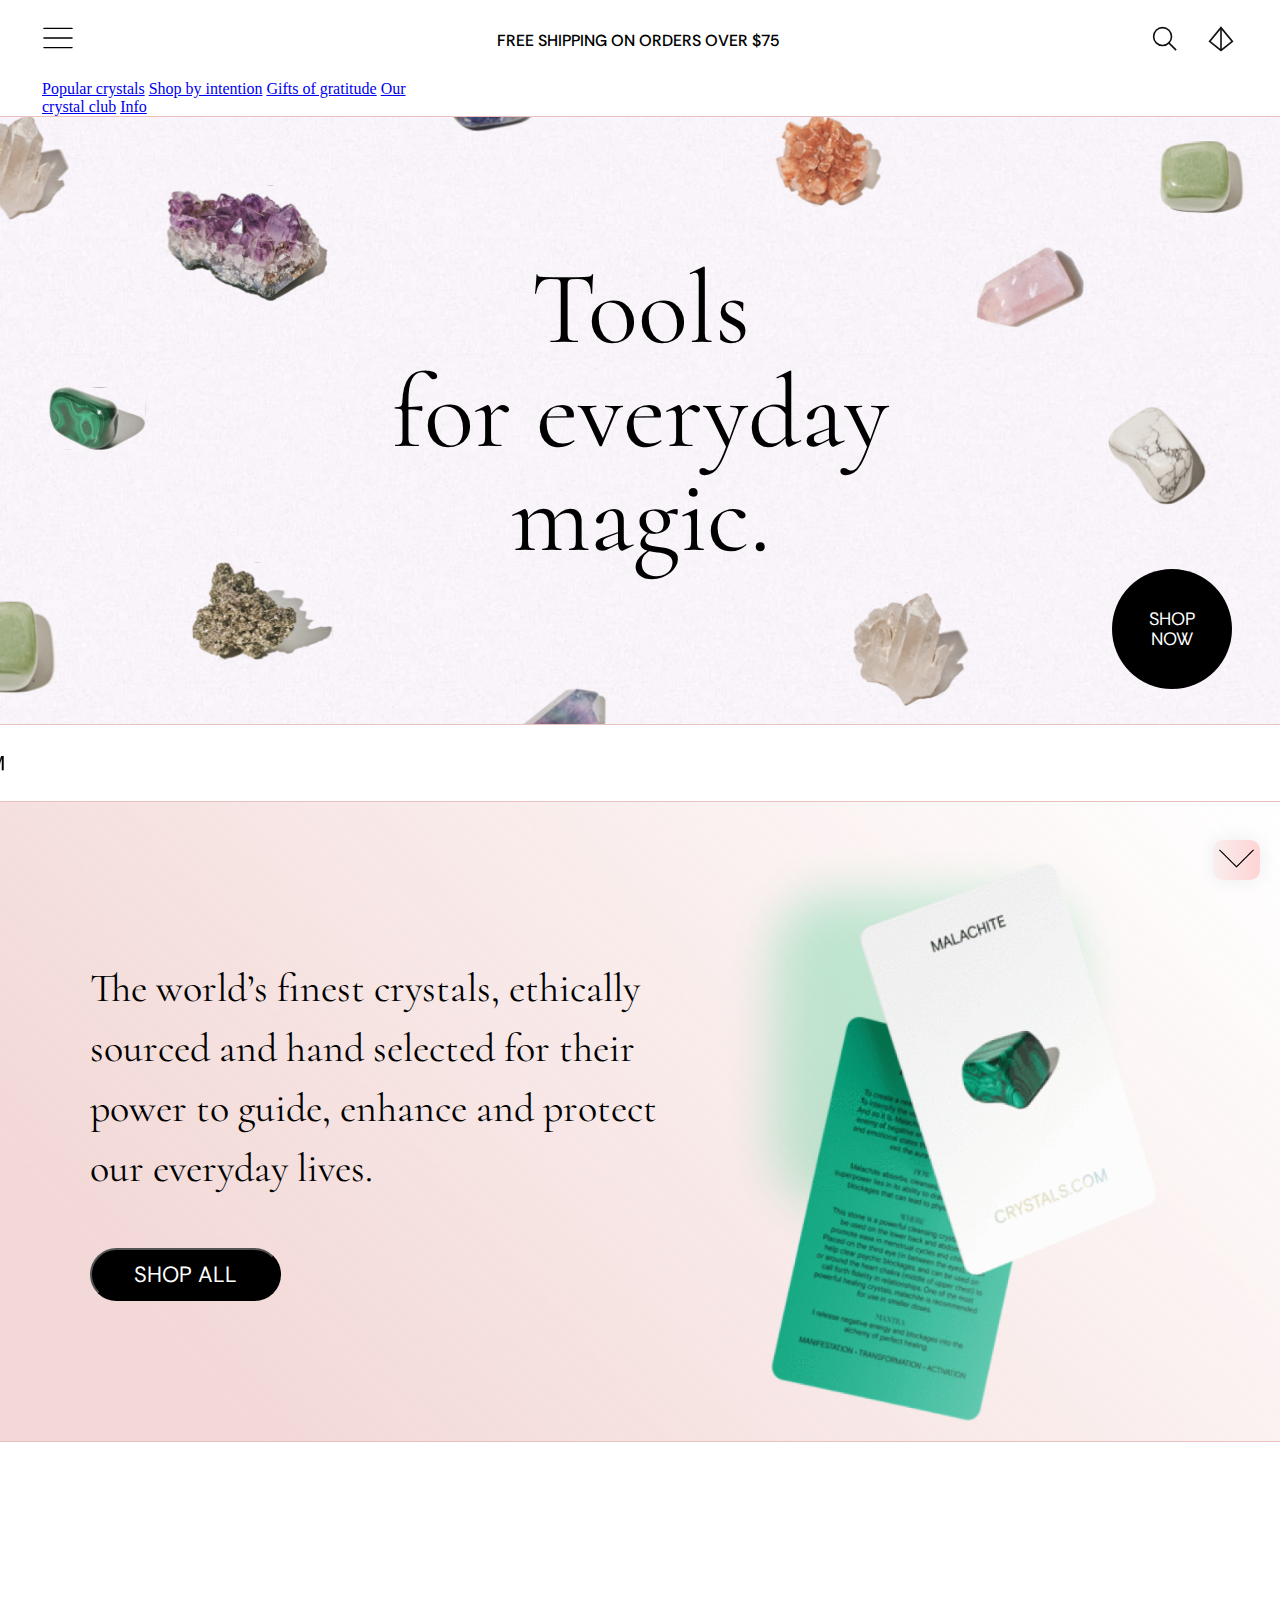
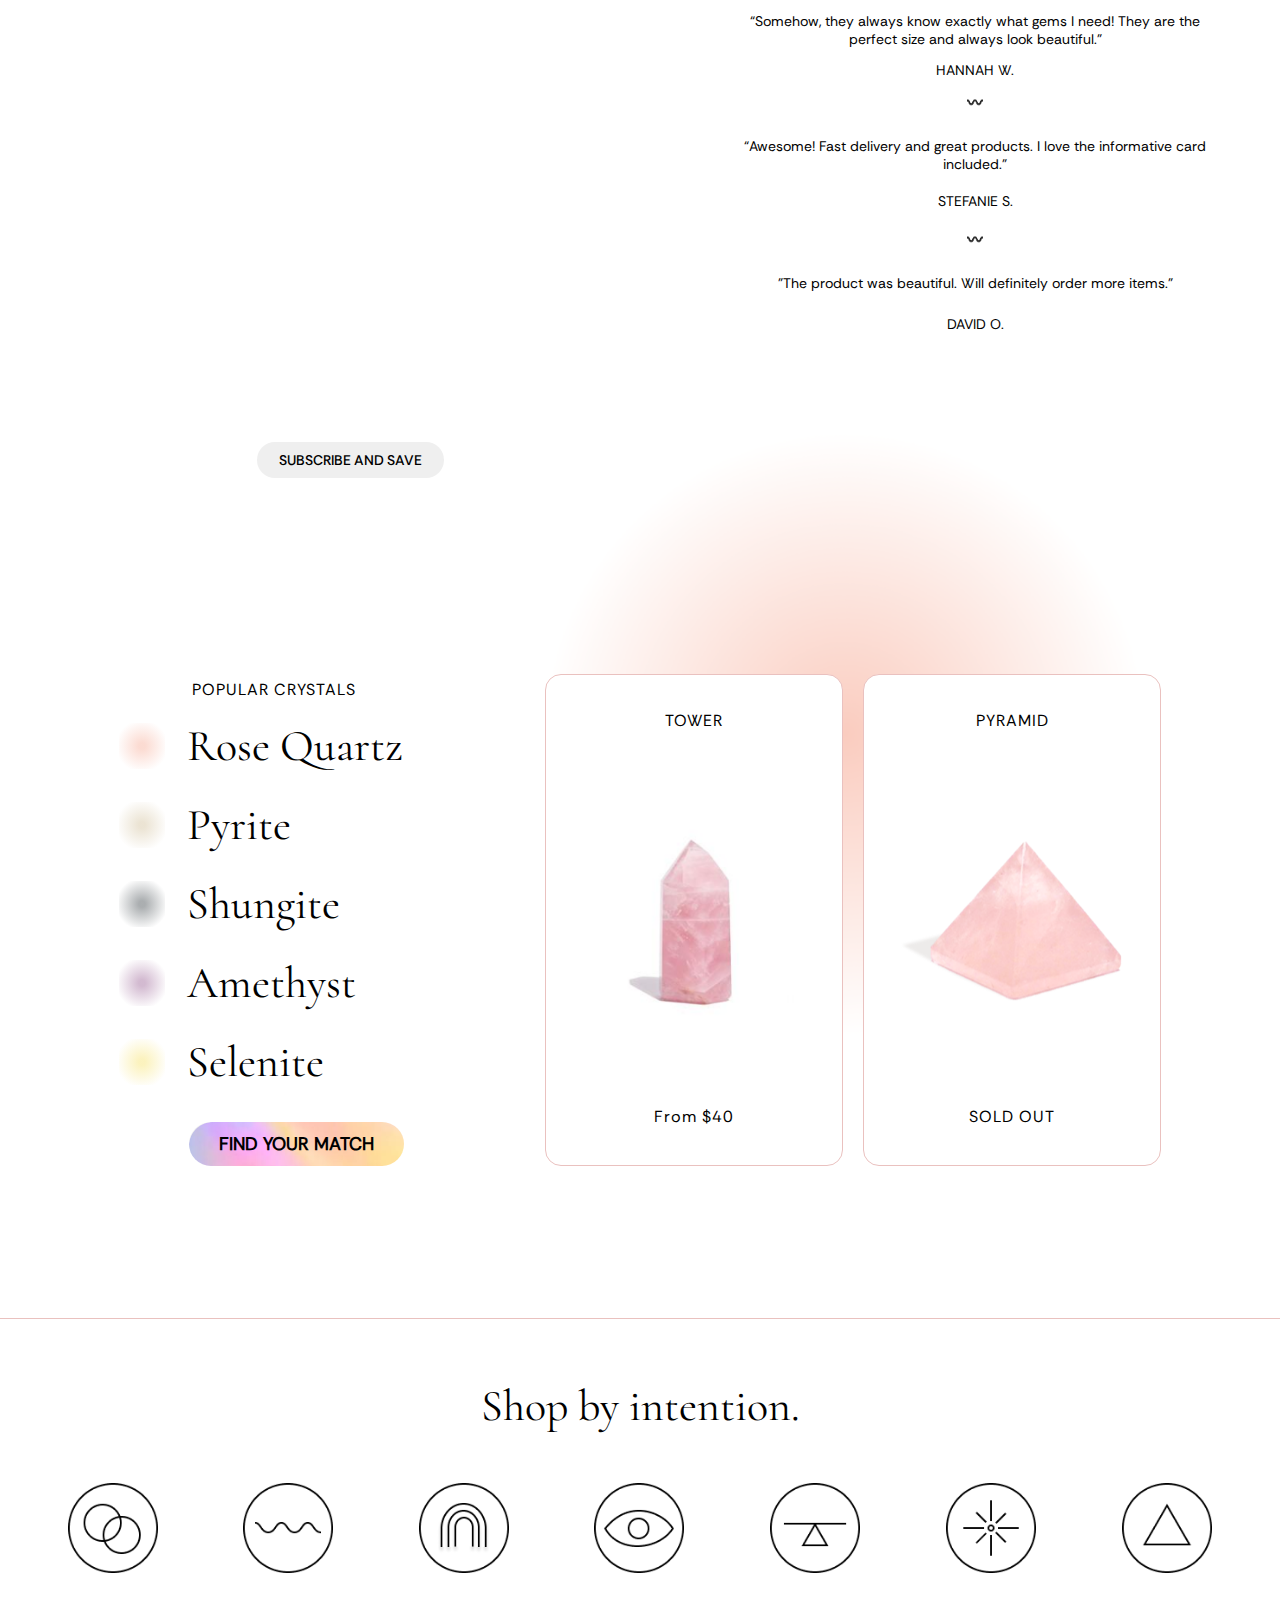
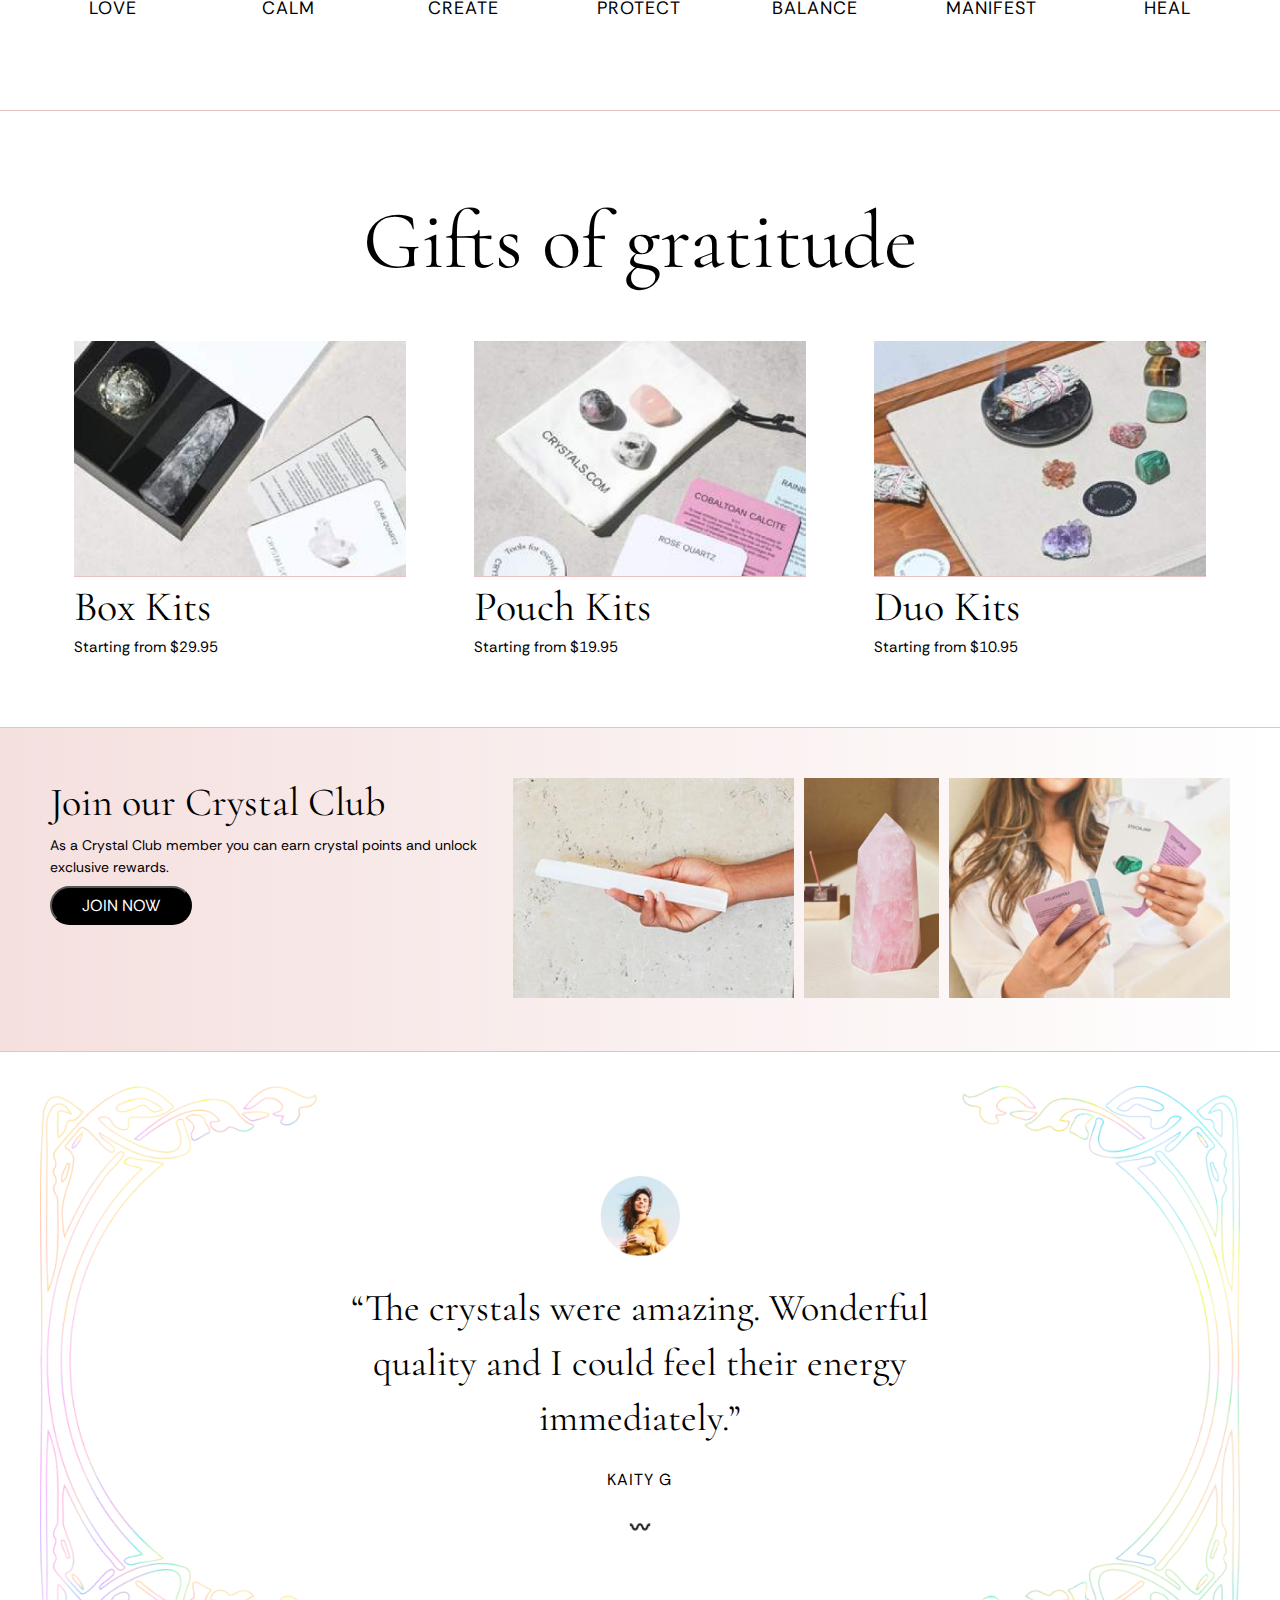
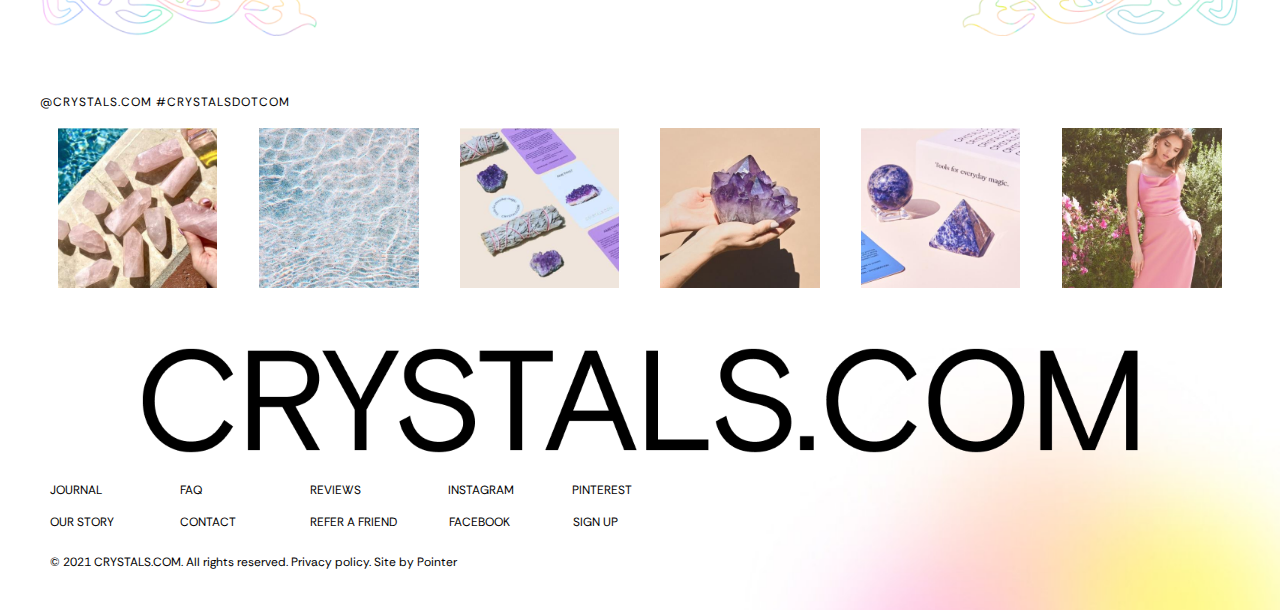
==== commit ae192d6f: "Update index.html" ====
--- a/index.html
+++ b/index.html
@@ -6,18 +6,28 @@
     <title>Crystals.com</title>
     <link rel="stylesheet" href="./css/style.css">
     <script src="./js/index.js"></script>
+    <script src="./js/burger.js"></script>
+
 </head>
 <body>
     <header class="header">
         <div class="container">
             <nav class="header__nav">
-                <div class="nav__logo">
+                <div class="nav__logo" onclick="toggleMenu()">
                     <img class="nav__logo-img" src="./img/icons8-меню.svg" alt="Логотип">
                 </div>
                 <p class="header-p">Free shipping on orders over $75</p>
                 <div class="nav__icon">
                     <img class="nav__icon-img" src="./img/Frame.svg" alt="Иконка 1">
                     <img class="nav__icon-img" src="./img/Frame10.svg" alt="Иконка 2">
+                </div>
+                <div class="dropdown-menu" id="dropdownMenu">
+                    <a href="#popularcrystals">Popular crystals</a>
+                    <a href="#shopbyintention">Shop by intention</a>
+                    <a href="#giftsofgratitude">Gifts of gratitude</a>
+                    <a href="#joinourcrystalclub">Our crystal club</a>
+                    <a href="#crystalsdotcom">Info</a>
+
                 </div>
             </nav>
         </div>
@@ -90,7 +100,7 @@
         </div>
     </section>
 
-    <section class="popularcrystals">
+    <section class="popularcrystals" id="popularcrystals">
         <div class="container"> 
             <div class="popularcrystals__div">
                 <div class="popularcrystals__wrap">
@@ -119,7 +129,7 @@
             </div>
         </div> 
     </section>
-    <section class="shopbyintention">
+    <section class="shopbyintention" id="shopbyintention">
         <div class="container"> 
             <h3>Shop by intention.</h3>
             <div class="shopbyintention__wrap">
@@ -155,7 +165,7 @@
             
         </div>
     </section>
-    <section class="giftsofgratitude">
+    <section class="giftsofgratitude" id="giftsofgratitude">
         <div class="container"> 
             <h4>Gifts of gratitude</h4> 
             <div class="giftsofgratitude__wrap"> 
@@ -186,7 +196,7 @@
             </div>
         </div>
     </section>
-    <section class="joinourcrystalclub">
+    <section class="joinourcrystalclub" id="joinourcrystalclub">
         <div class="container"> 
             <div class="joinourcrystalclub__wrap">
                 <div class="joinourcrystalclub__info">
@@ -217,7 +227,7 @@
                 </div>
             </div>
         </section>
-    <footer class="crystalsdotcom">
+    <footer class="crystalsdotcom" id="crystalsdotcom">
         <div class="container">
             <div class="crystalsdotcom__wrap">
                 <h6>@crystals.com #crystalsdotcom</h6>
--- a/css/style.css
+++ b/css/style.css
@@ -503,7 +503,7 @@
   border-bottom: 1px solid #EAC1BF;
 }
 .shopbyintention-img {
-  padding-bottom: 25px;
+  padding-bottom: 23px;
 }
 .shopbyintention h3 {
   font-family: "Cormorant-Regular", sans-serif;
@@ -540,7 +540,7 @@
   -webkit-box-pack: center;
       -ms-flex-pack: center;
           justify-content: center;
-  padding-bottom: 123px;
+  padding-bottom: 124px;
   text-decoration: none;
 }
 .shopbyintention__div:nth-child(1) p:hover {
